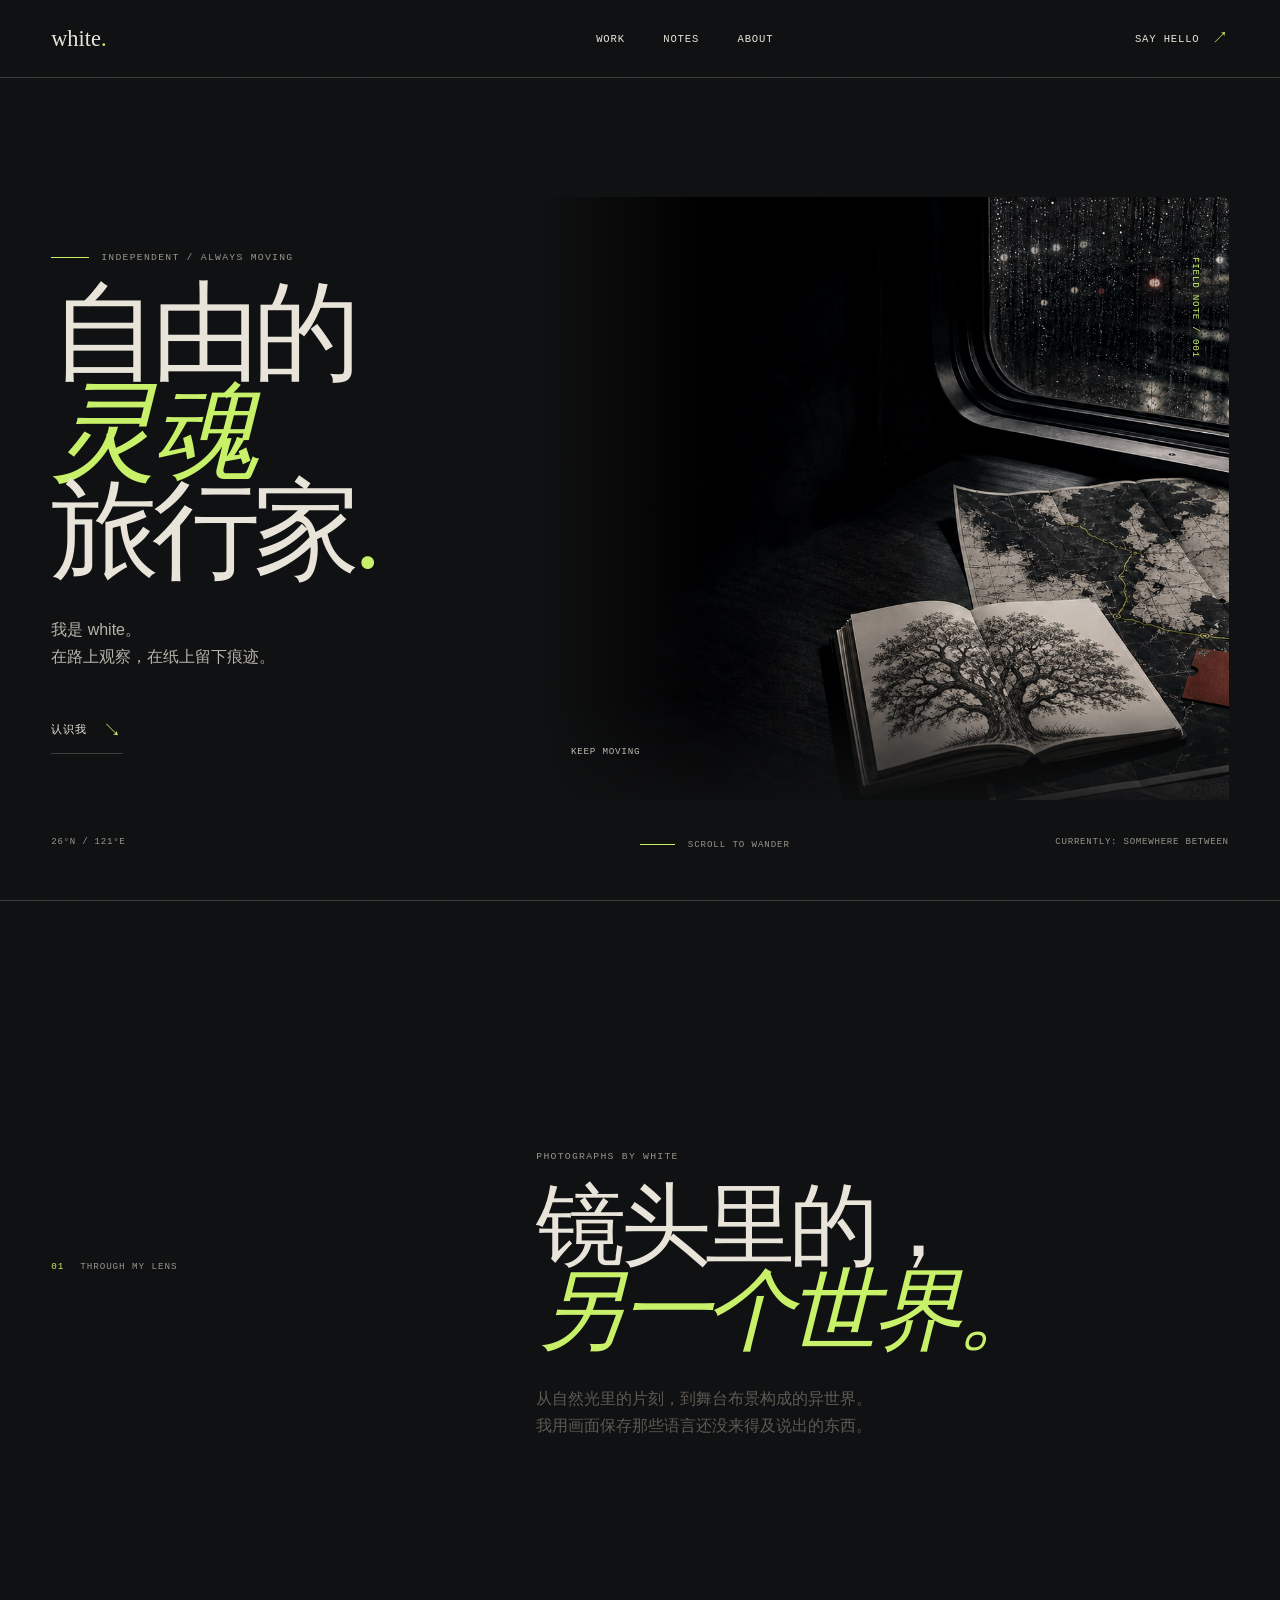
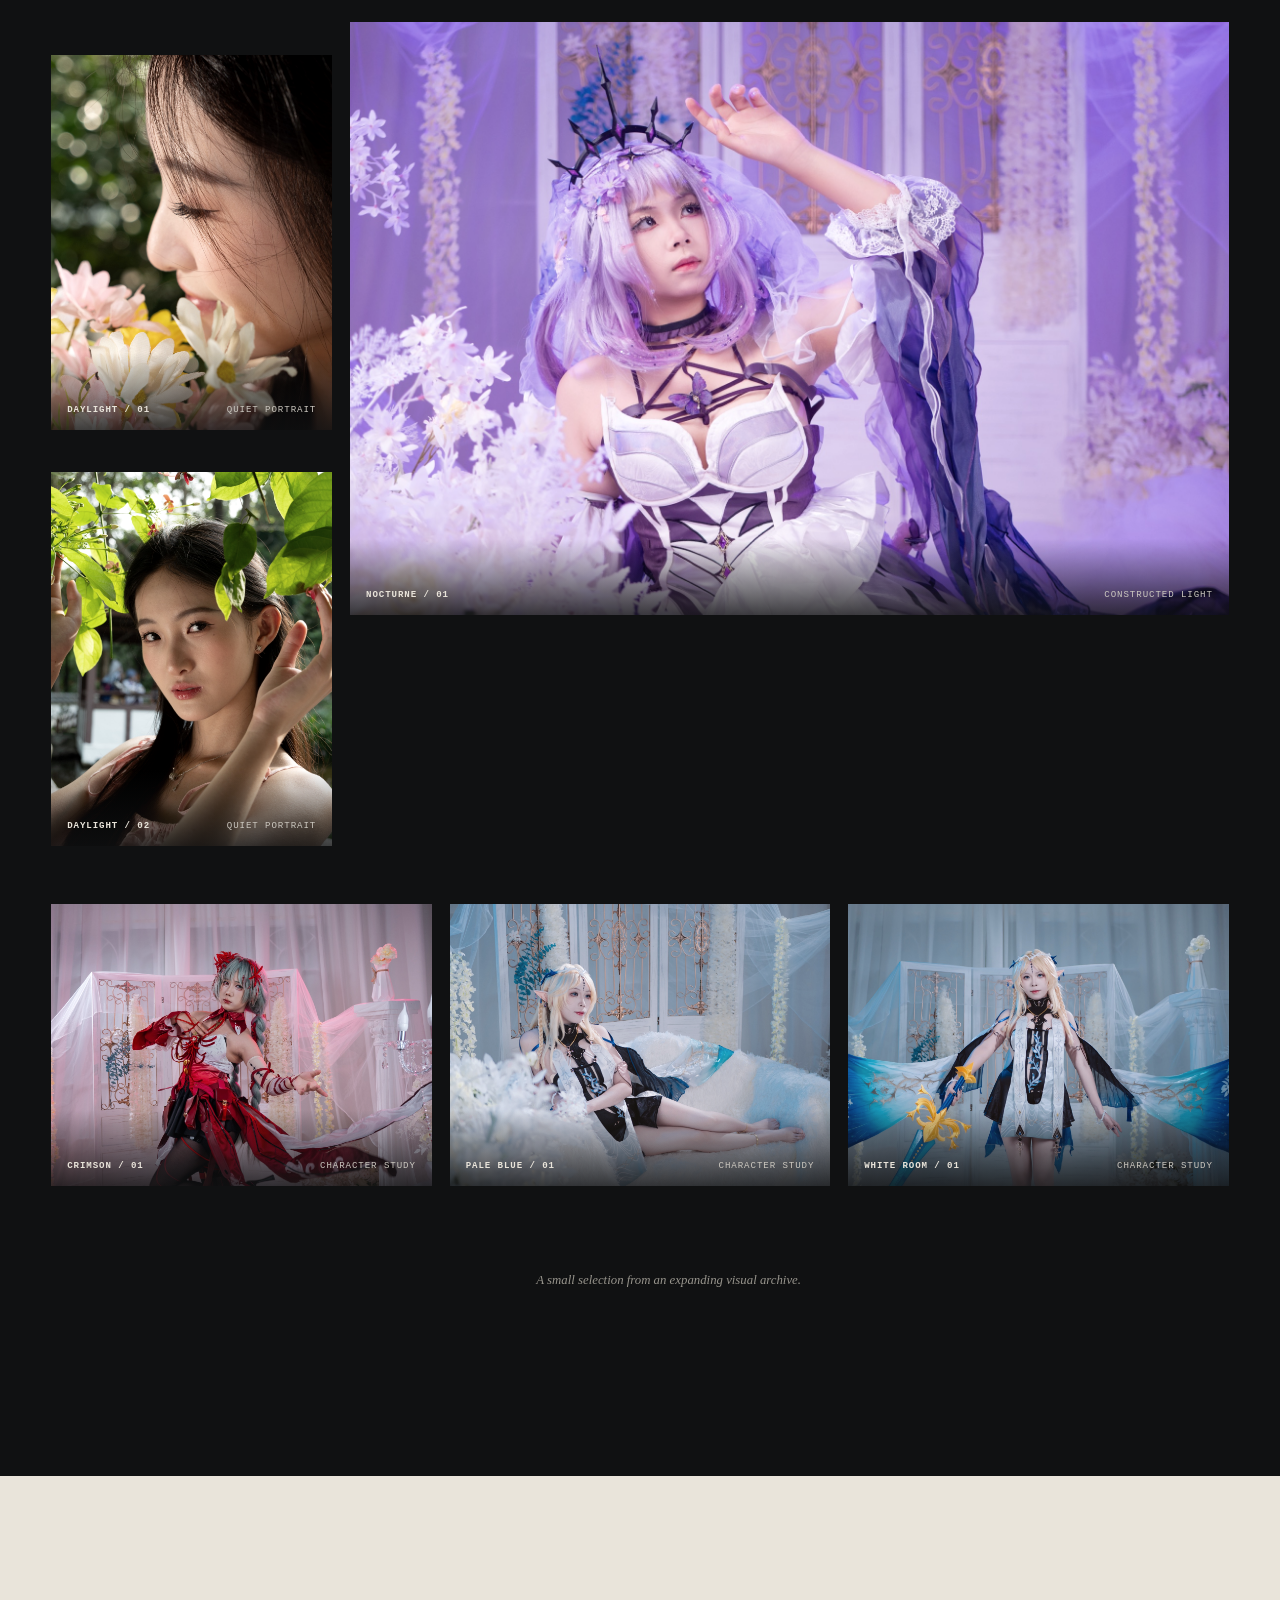
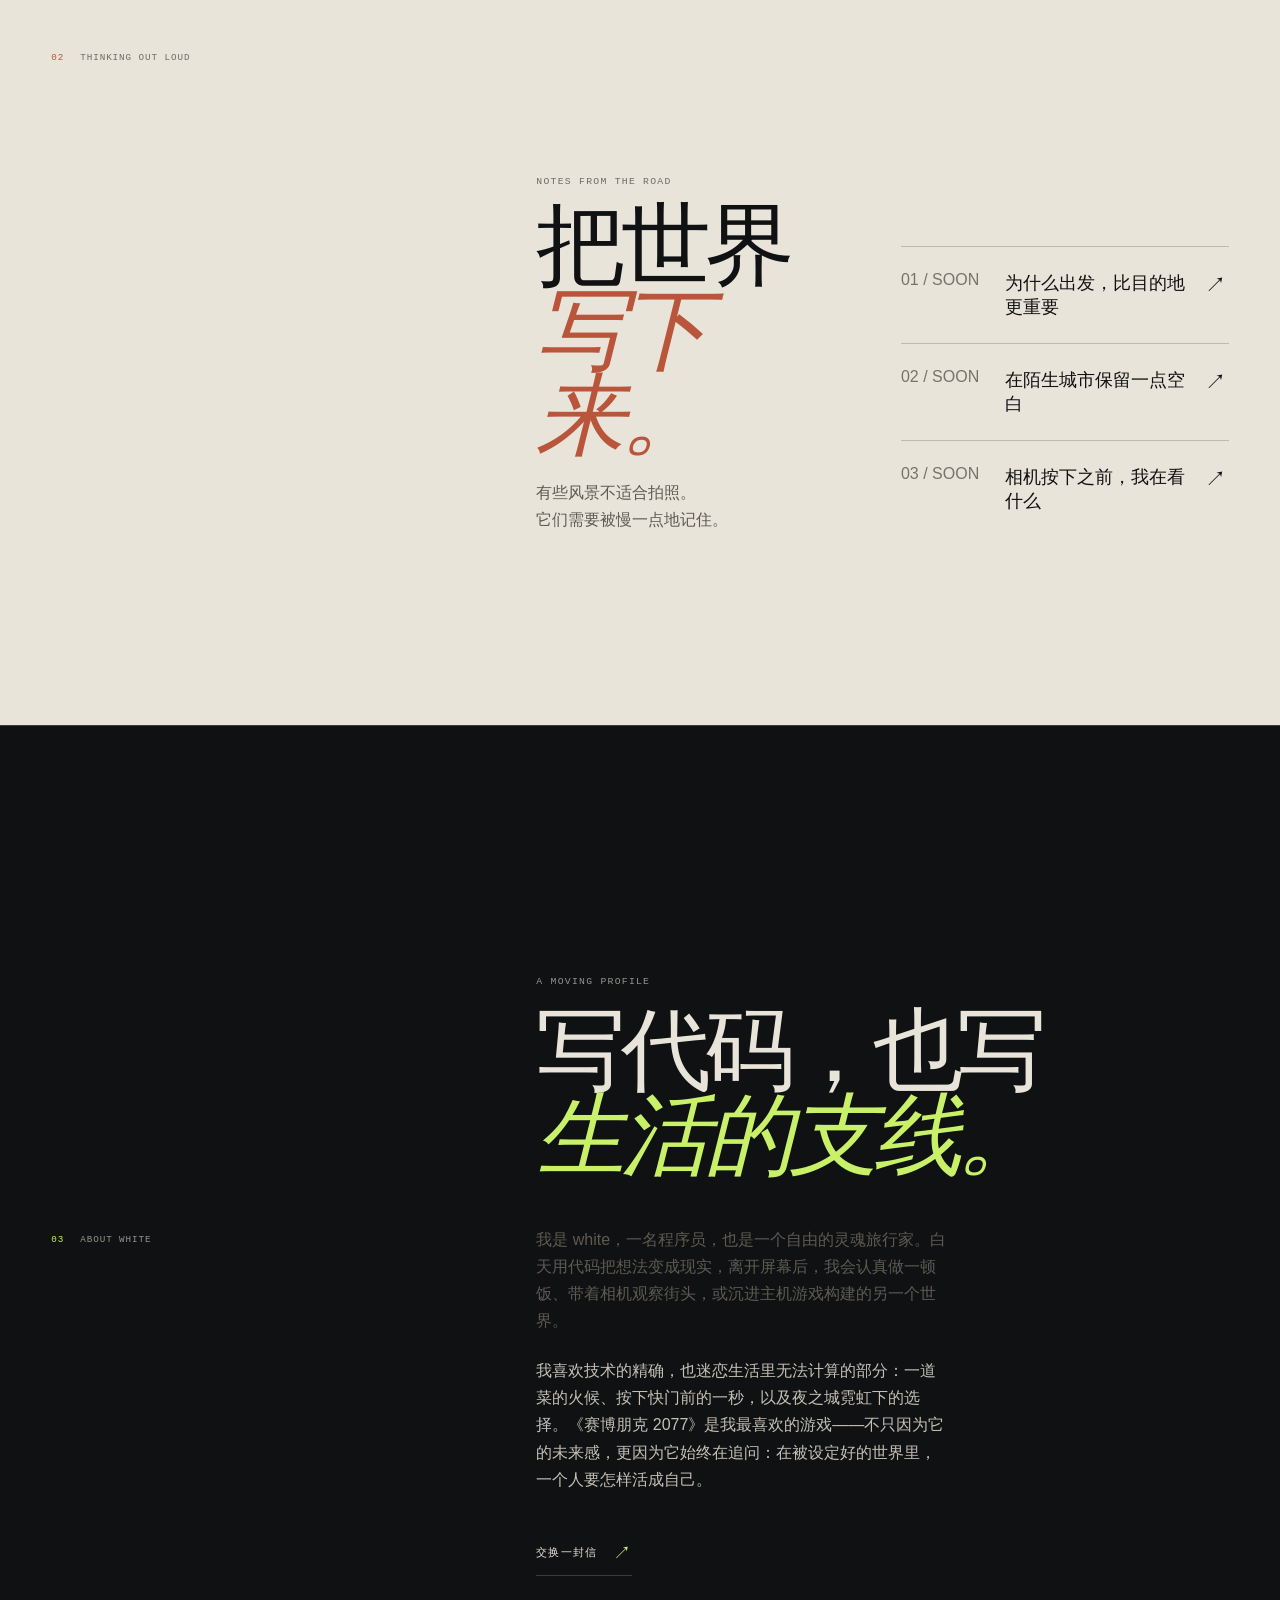
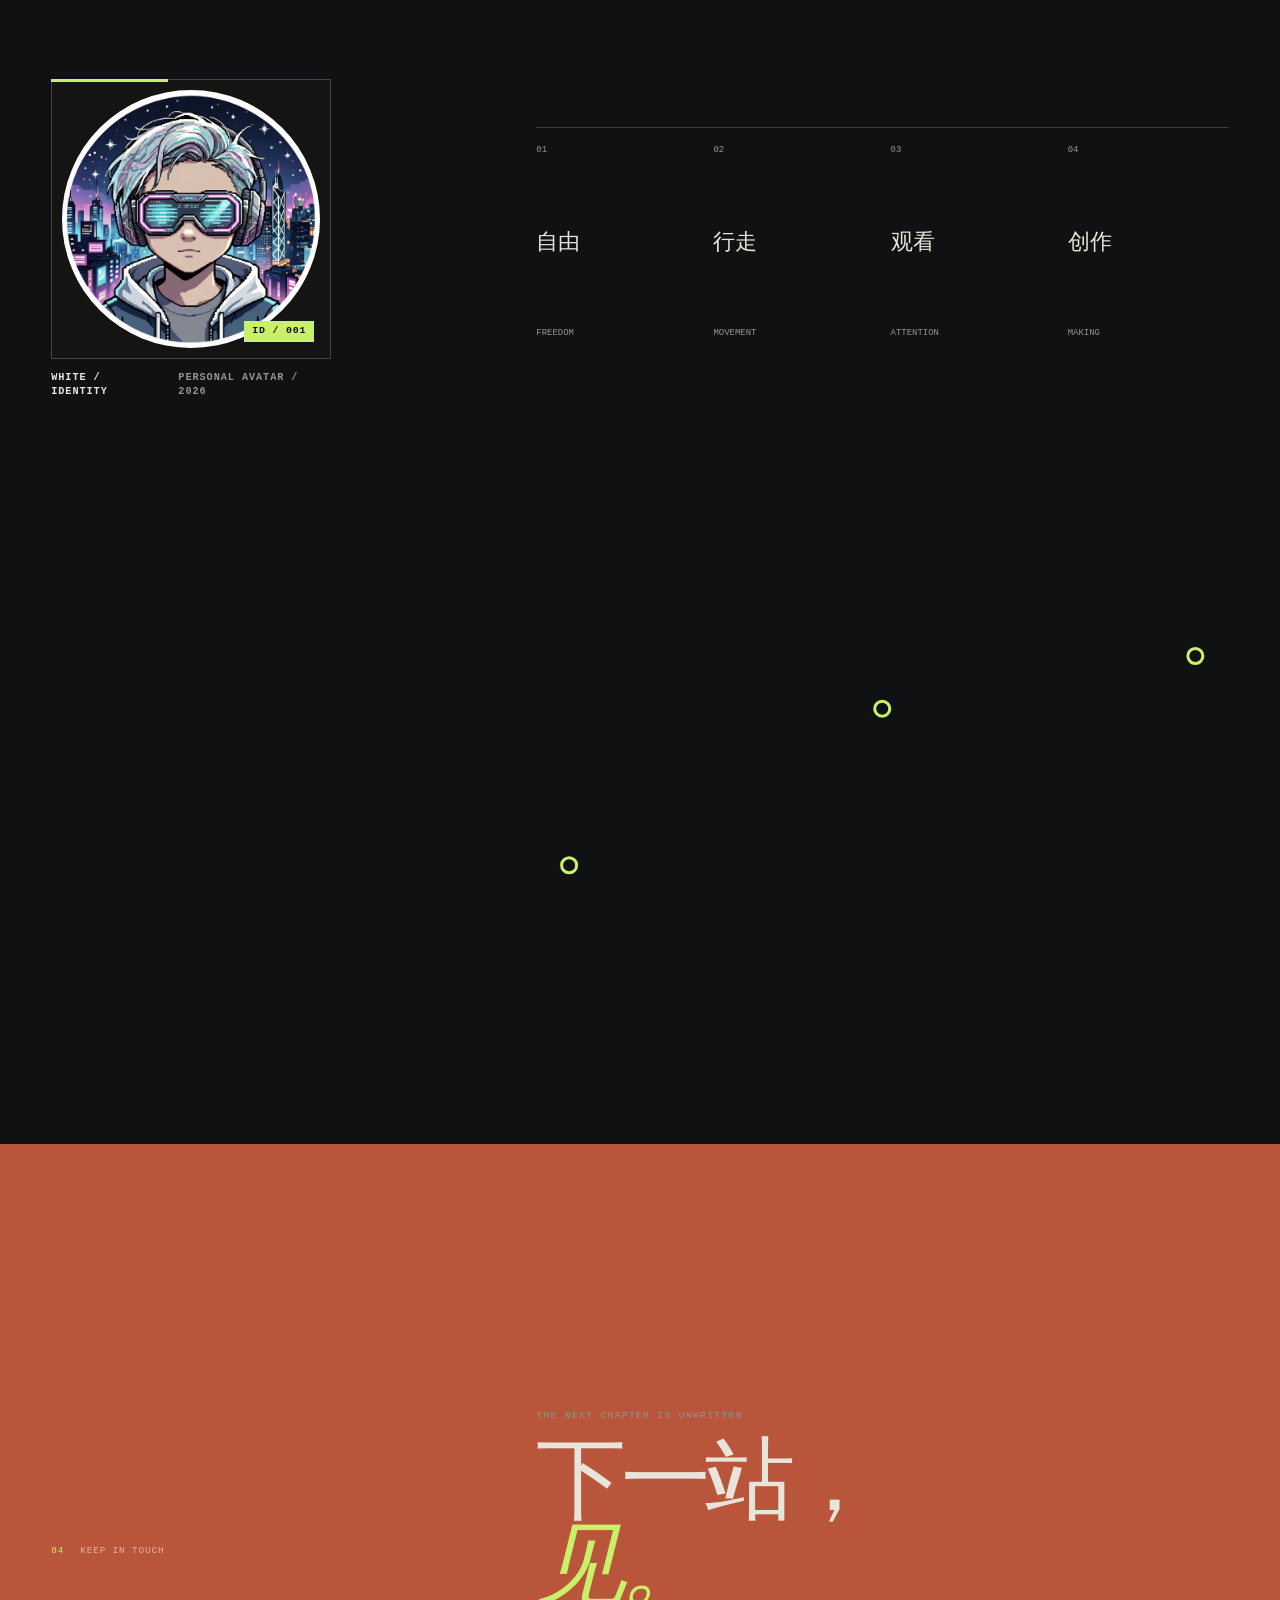
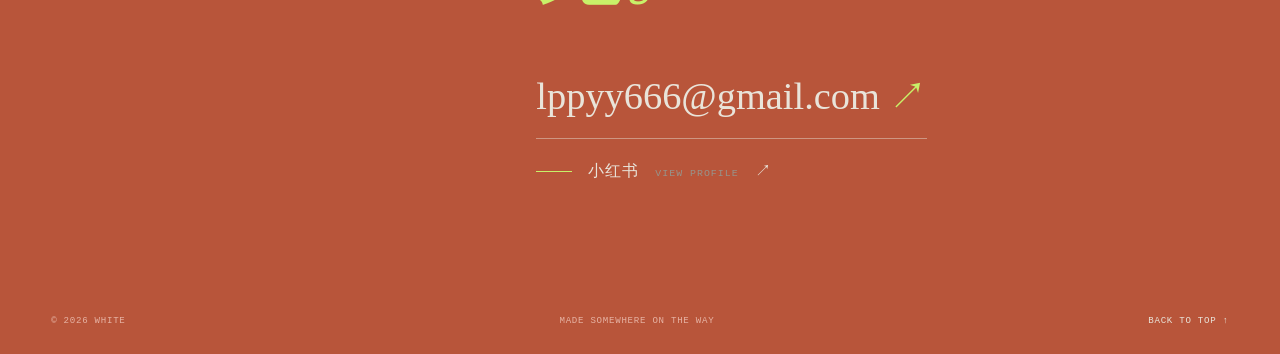
==== index.html @ bedfc44a "feat: add editorial photography showcase" ====
<!doctype html>
<html lang="zh-CN">
  <head>
    <meta charset="UTF-8" />
    <meta name="viewport" content="width=device-width, initial-scale=1.0" />
    <meta name="description" content="white — 自由的灵魂旅行家。记录路上的观看、思考与创作。" />
    <title>white — Free Spirit Traveller</title>
    <link rel="stylesheet" href="styles.css" />
  </head>
  <body>
    <div class="grain" aria-hidden="true"></div>
    <header class="site-nav">
      <a class="wordmark" href="#top" aria-label="回到顶部">white<span class="dot">.</span></a>
      <nav aria-label="主导航">
        <a href="#work">Work</a>
        <a href="#thinking">Notes</a>
        <a href="#about">About</a>
      </nav>
      <a class="nav-contact" href="#contact"><span>Say hello</span><i>↗</i></a>
    </header>

    <main id="top">
      <section class="hero section-grid">
        <div class="hero-copy reveal">
          <p class="eyebrow"><span class="eyebrow-line"></span> independent / always moving</p>
          <h1>自由的<br /><em>灵魂</em><br />旅行家<span class="acid">.</span></h1>
          <p class="hero-intro">我是 white。<br />在路上观察，在纸上留下痕迹。</p>
          <a class="text-link" href="#about">认识我 <span>↘</span></a>
        </div>
        <div class="hero-scene" aria-label="夜行列车上的旅行工作台">
          <img src="assets/hero-world-oak.png" alt="夜行列车窗边的地图、绘有黑色橡树的笔记本和相机" />
          <span class="scene-note scene-note-a">FIELD NOTE / 001</span>
          <span class="scene-note scene-note-b">keep moving</span>
        </div>
        <div class="hero-meta"><span>26°N / 121°E</span><span>currently: somewhere between</span></div>
        <div class="scroll-cue"><span class="scroll-line"></span> scroll to wander</div>
      </section>

      <section id="work" class="work section-grid section-pad">
        <div class="section-label"><span>01</span><span>through my lens</span></div>
        <div class="work-heading reveal"><p class="eyebrow">photographs by white</p><h2>镜头里的，<br /><em>另一个世界。</em></h2><p class="body-copy">从自然光里的片刻，到舞台布景构成的异世界。<br />我用画面保存那些语言还没来得及说出的东西。</p></div>
        <div class="photo-editorial" aria-label="white 的摄影作品精选">
          <figure class="photo-card photo-feature reveal"><img src="assets/photography/nocturne-purple.jpg" alt="紫色舞台光线中的人物摄影作品" loading="lazy" /><figcaption><span>NOCTURNE / 01</span><small>constructed light</small></figcaption></figure>
          <figure class="photo-card photo-portrait-a reveal"><img src="assets/photography/daylight-profile.jpg" alt="花朵旁的自然光侧脸人像" loading="lazy" /><figcaption><span>DAYLIGHT / 01</span><small>quiet portrait</small></figcaption></figure>
          <figure class="photo-card photo-portrait-b reveal"><img src="assets/photography/daylight-leaves.jpg" alt="绿叶间的自然光人像" loading="lazy" /><figcaption><span>DAYLIGHT / 02</span><small>quiet portrait</small></figcaption></figure>
          <figure class="photo-card photo-strip reveal"><img src="assets/photography/crimson-stage.jpg" alt="红色造型与粉色舞台的人物摄影" loading="lazy" /><figcaption><span>CRIMSON / 01</span><small>character study</small></figcaption></figure>
          <figure class="photo-card photo-strip reveal"><img src="assets/photography/blue-room.jpg" alt="蓝白布景中的幻想人物摄影" loading="lazy" /><figcaption><span>PALE BLUE / 01</span><small>character study</small></figcaption></figure>
          <figure class="photo-card photo-strip reveal"><img src="assets/photography/white-room.jpg" alt="白色布景中的幻想人物摄影" loading="lazy" /><figcaption><span>WHITE ROOM / 01</span><small>character study</small></figcaption></figure>
        </div>
        <p class="work-footnote">A small selection from an expanding visual archive.</p>
      </section>

      <section id="thinking" class="thinking section-pad">
        <div class="section-label"><span>02</span><span>thinking out loud</span></div>
        <div class="thinking-layout">
          <div class="thinking-title reveal"><p class="eyebrow">notes from the road</p><h2>把世界<br /><em>写下来。</em></h2><p class="body-copy">有些风景不适合拍照。<br />它们需要被慢一点地记住。</p></div>
          <div class="notes-index">
            <a class="note-row reveal" href="#contact"><span class="note-date">01 / SOON</span><span class="note-title">为什么出发，比目的地更重要</span><span class="note-arrow">↗</span></a>
            <a class="note-row reveal" href="#contact"><span class="note-date">02 / SOON</span><span class="note-title">在陌生城市保留一点空白</span><span class="note-arrow">↗</span></a>
            <a class="note-row reveal" href="#contact"><span class="note-date">03 / SOON</span><span class="note-title">相机按下之前，我在看什么</span><span class="note-arrow">↗</span></a>
          </div>
        </div>
      </section>

      <section id="about" class="about section-grid section-pad">
        <div class="section-label"><span>03</span><span>about white</span></div>
        <div class="about-copy reveal"><p class="eyebrow">a moving profile</p><h2>写代码，也写<br /><em>生活的支线。</em></h2><p class="body-copy">我是 white，一名程序员，也是一个自由的灵魂旅行家。白天用代码把想法变成现实，离开屏幕后，我会认真做一顿饭、带着相机观察街头，或沉进主机游戏构建的另一个世界。</p><p class="body-copy about-detail">我喜欢技术的精确，也迷恋生活里无法计算的部分：一道菜的火候、按下快门前的一秒，以及夜之城霓虹下的选择。《赛博朋克 2077》是我最喜欢的游戏——不只因为它的未来感，更因为它始终在追问：在被设定好的世界里，一个人要怎样活成自己。</p><a class="text-link" href="#contact">交换一封信 <span>↗</span></a></div>
        <figure class="about-portrait reveal"><div class="portrait-frame"><img src="assets/avatar-white.jpg" alt="white 的赛博风格插画头像" /><span class="portrait-index">ID / 001</span></div><figcaption><span>WHITE / IDENTITY</span><small>personal avatar / 2026</small></figcaption></figure>
        <div class="coordinates reveal"><div class="coord-row"><span>01</span><strong>自由</strong><small>freedom</small></div><div class="coord-row"><span>02</span><strong>行走</strong><small>movement</small></div><div class="coord-row"><span>03</span><strong>观看</strong><small>attention</small></div><div class="coord-row"><span>04</span><strong>创作</strong><small>making</small></div></div>
        <svg class="route-map" viewBox="0 0 460 300" fill="none" aria-label="探索、记录、分享的路线图"><path d="M22 232C86 86 151 271 230 128S349 62 438 93" /><circle cx="22" cy="232" r="5" /><circle cx="230" cy="128" r="5" /><circle cx="438" cy="93" r="5" /></svg>
      </section>

      <section id="contact" class="contact section-pad">
        <div class="section-label"><span>04</span><span>keep in touch</span></div>
        <div class="contact-inner reveal"><p class="eyebrow">the next chapter is unwritten</p><h2>下一站，<br /><em>见。</em></h2><div class="contact-links"><a class="contact-mail" href="mailto:lppyy666@gmail.com">lppyy666@gmail.com <span>↗</span></a><a class="contact-social" href="https://xhslink.com/m/1e2rJdyqvoh" target="_blank" rel="noopener noreferrer"><span>小红书</span><small>view profile</small><b>↗</b></a></div></div>
        <footer><span>© 2026 white</span><span>made somewhere on the way</span><a href="#top">back to top ↑</a></footer>
      </section>
    </main>
    <script src="script.js"></script>
  </body>
</html>
---- styles.css ----
:root{--ink:#101112;--paper:#e9e4da;--acid:#c8f169;--brick:#b8553a;--muted:#97948c;--line:rgba(233,228,218,.2);--sans:'Space Grotesk',sans-serif;--serif:'Libre Baskerville',serif;--mono:'DM Mono',monospace}
*{box-sizing:border-box}
html{scroll-behavior:smooth}
body{margin:0;background:var(--ink);color:var(--paper);font-family:var(--sans);overflow-x:hidden}
.grain{position:fixed;inset:0;pointer-events:none;z-index:10;opacity:.085;background-image:url("data:image/svg+xml,%3Csvg viewBox='0 0 180 180' xmlns='http://www.w3.org/2000/svg'%3E%3Cfilter id='n'%3E%3CfeTurbulence type='fractalNoise' baseFrequency='.8' numOctaves='3' stitchTiles='stitch'/%3E%3C/filter%3E%3Crect width='100%25' height='100%25' filter='url(%23n)' opacity='.35'/%3E%3C/svg%3E");mix-blend-mode:soft-light}
.site-nav{height:78px;display:flex;align-items:center;justify-content:space-between;padding:0 4vw;border-bottom:1px solid var(--line);position:absolute;top:0;left:0;right:0;z-index:5}
.wordmark{font-family:var(--serif);font-size:1.4rem;color:var(--paper);text-decoration:none}
.dot,.acid,.status span{color:var(--acid)}
nav{display:flex;gap:2.4rem;margin-left:8rem}
nav a,.nav-contact,.site-nav i{font:500 .66rem var(--mono);letter-spacing:.08em;text-transform:uppercase;color:var(--paper);text-decoration:none}
.nav-contact{display:flex;gap:.75rem;align-items:center}
.nav-contact i{color:var(--acid);font-size:1rem;font-style:normal}
.section-grid{display:grid;grid-template-columns:1fr minmax(0,1.55fr);gap:3vw}
.hero{min-height:100svh;padding:150px 4vw 54px;position:relative;align-items:center}
.hero-copy{position:relative;z-index:2}
.eyebrow{font:500 .61rem var(--mono);letter-spacing:.13em;text-transform:uppercase;color:var(--muted);display:flex;align-items:center;gap:.75rem}
.eyebrow-line{width:38px;height:1px;background:var(--acid)}
h1,h2{font-family:var(--serif);font-weight:400;letter-spacing:-.065em;margin:1.3rem 0}
h1{font-size:clamp(4rem,8.4vw,8.8rem);line-height:.92}
h1 em,h2 em{font-style:italic;color:var(--acid)}
.hero-intro,.body-copy{font:400 1rem/1.7 var(--sans);color:#b8b3a9}
.hero-intro{margin-top:2.2rem}
.text-link{display:inline-flex;gap:1rem;align-items:center;margin-top:2rem;color:var(--paper);font:500 .68rem var(--mono);text-transform:uppercase;letter-spacing:.1em;text-decoration:none;border-bottom:1px solid var(--line);padding-bottom:.65rem}
.text-link span{color:var(--acid);font-size:1.1rem;transition:transform .3s}
.text-link:hover span{transform:translate(4px,4px)}
.hero-scene{grid-column:2;grid-row:1;position:relative;min-height:67vh;overflow:hidden}
.hero-scene:after{content:"";position:absolute;inset:0;background:linear-gradient(90deg,var(--ink) 0%,transparent 25%),linear-gradient(0deg,var(--ink) -4%,transparent 17%);pointer-events:none}
.hero-scene img{width:100%;height:100%;min-height:67vh;object-fit:cover;object-position:center;display:block;filter:saturate(.78) contrast(1.05)}
.scene-note{position:absolute;z-index:1;font:500 .58rem var(--mono);letter-spacing:.08em;text-transform:uppercase;color:var(--acid)}
.scene-note-a{top:10%;right:4%;writing-mode:vertical-rl}
.scene-note-b{bottom:7%;left:5%;color:var(--paper);opacity:.8}
.hero-meta{position:absolute;bottom:3.3rem;left:4vw;right:4vw;display:flex;justify-content:space-between;font:500 .57rem var(--mono);letter-spacing:.08em;color:var(--muted);text-transform:uppercase}
.scroll-cue{position:absolute;bottom:3.1rem;left:50%;font:500 .57rem var(--mono);color:var(--muted);text-transform:uppercase;letter-spacing:.1em;display:flex;align-items:center;gap:.8rem}
.scroll-line{width:35px;height:1px;background:var(--acid)}
.section-pad{padding:11rem 4vw}
.section-label{font:500 .58rem var(--mono);letter-spacing:.1em;text-transform:uppercase;color:var(--muted);display:flex;gap:1rem;align-items:center}
.section-label span:first-child{color:var(--acid)}
.work{border-top:1px solid var(--line);grid-template-rows:auto auto 1fr;overflow:hidden}
.work-heading{grid-column:2;margin-top:4rem}
.work h2,.thinking h2,.about h2,.contact h2{font-size:clamp(3.2rem,7vw,7.2rem);line-height:.95}
.work-heading .body-copy{max-width:38rem;margin-top:2rem}
.photo-editorial{grid-column:1/-1;display:grid;grid-template-columns:repeat(12,minmax(0,1fr));gap:clamp(.75rem,1.4vw,1.5rem);margin-top:8rem;align-items:start}
.photo-card{margin:0;position:relative}
.photo-card img{display:block;width:100%;height:100%;object-fit:cover;background:#1b1c1c;filter:saturate(.78) contrast(1.04);transition:filter .55s ease,transform .7s cubic-bezier(.2,.7,.2,1)}
.photo-card:hover img{filter:saturate(1) contrast(1.02);transform:scale(1.018)}
.photo-card:has(img){overflow:hidden}
.photo-card figcaption{position:absolute;z-index:1;left:0;right:0;bottom:0;display:flex;justify-content:space-between;align-items:end;gap:1rem;padding:3.2rem 1rem .9rem;background:linear-gradient(transparent,rgba(16,17,18,.8));font:600 .57rem/1.2 var(--mono);letter-spacing:.1em;text-transform:uppercase}
.photo-card figcaption small{color:#cbc7bf;font:inherit;font-weight:400}
.photo-feature{grid-column:4/13;grid-row:1/3;aspect-ratio:1.48}
.photo-portrait-a{grid-column:1/4;grid-row:1;aspect-ratio:.75;margin-top:12%}
.photo-portrait-b{grid-column:1/4;grid-row:2;aspect-ratio:.75;margin-top:1.5rem}
.photo-strip{grid-column:span 4;aspect-ratio:1.35;margin-top:2.5rem}
.work-footnote{grid-column:2;color:var(--muted);font:italic .8rem var(--serif);margin-top:3rem}
.thinking{background:var(--paper);color:var(--ink);display:grid;grid-template-columns:1fr minmax(0,1.55fr);gap:3vw}
.thinking .section-label{grid-column:1/-1;color:#6e6b65}
.thinking .section-label span:first-child{color:var(--brick)}
.thinking-layout{grid-column:2;display:grid;grid-template-columns:1fr 1.25fr;gap:8vw;margin-top:4rem}
.thinking .eyebrow{color:#6e6b65}
.thinking .eyebrow-line{background:var(--brick)}
.thinking h2{margin-top:1rem}
.thinking h2 em{color:var(--brick)}
.body-copy{color:#5e5a53}
.notes-index{padding-top:5rem}
.note-row{display:grid;grid-template-columns:5.5rem 1fr 1.5rem;gap:1rem;border-top:1px solid rgba(16,17,18,.2);padding:1.5rem 0;color:var(--ink);text-decoration:none;transition:color .3s;padding-left:0}
.note-row:hover{color:var(--brick);padding-left:.7rem}
.note-date{color:#77736b}
.note-title{font-family:var(--serif);font-size:1.1rem}
.note-arrow{font-size:1.3rem}
.about{border-top:1px solid var(--line);position:relative}
.about-copy{grid-column:2;margin-top:4rem;max-width:650px}
.about-copy .body-copy{max-width:410px;margin-top:3rem}
.coordinates{grid-column:2;display:grid;grid-template-columns:repeat(4,1fr);border-top:1px solid var(--line);margin-top:7rem;padding-top:1.1rem;gap:1rem}
.coord-row{display:grid;gap:.7rem}
.coord-row span,.coord-row small{font:500 .56rem var(--mono);color:var(--muted);text-transform:uppercase}
.coord-row strong{font:400 1.35rem var(--serif)}
.route-map{grid-column:2;width:100%;height:auto;margin-top:5rem;overflow:visible}
.route-map path{stroke:var(--acid);stroke-width:1.3;stroke-dasharray:4 6}
.route-map circle{fill:var(--ink);stroke:var(--acid);stroke-width:2}
.contact{background:var(--brick);min-height:90vh;display:grid;grid-template-columns:1fr minmax(0,1.55fr);gap:3vw;position:relative}
.contact .section-label{color:#e6b3a4}
.contact .section-label span:first-child{color:var(--acid)}
.contact-inner{grid-column:2;margin-top:5rem}
.contact h2{margin:1rem 0 4rem}
.contact h2 em{color:var(--acid)}
.contact-mail{font:400 clamp(1.5rem,3vw,3rem) var(--serif);color:var(--paper);text-decoration:none;border-bottom:1px solid rgba(233,228,218,.45);padding-bottom:1rem}
.contact-mail span{font-family:var(--sans);color:var(--acid);font-style:normal}
.contact footer{position:absolute;bottom:2rem;left:4vw;right:4vw;display:flex;justify-content:space-between;font:500 .57rem var(--mono);text-transform:uppercase;letter-spacing:.08em;color:#e6b3a4}
.contact footer a{color:var(--paper);text-decoration:none}
.reveal{opacity:0;transform:translateY(18px);transition:opacity .8s ease,transform .8s ease}
.reveal.is-visible{opacity:1;transform:none}
@media(max-width:800px){.site-nav{height:68px;padding:0 6vw}
nav{display:none}
.nav-contact span{display:none}
.section-grid,.thinking,.contact{display:block}
.hero{padding:120px 6vw 80px;min-height:auto}
.hero-copy{padding-top:2rem}
.hero-scene{margin:5rem -6vw 0;height:56vw;min-height:340px}
.hero-scene img{min-height:340px;object-position:62% center}
.hero-scene:after{background:linear-gradient(0deg,var(--ink) 0%,transparent 27%)}
.hero-meta{position:relative;left:auto;right:auto;bottom:auto;margin-top:1.6rem;display:block;line-height:2}
.scroll-cue{display:none}
.section-pad{padding:7rem 6vw}
.section-label{margin-bottom:4rem}
.work-heading,.work-list,.work-footnote,.thinking-layout,.about-copy,.coordinates,.route-map,.contact-inner{margin-top:0}
.work-list{margin-top:4rem}
.work-item{grid-template-columns:3rem 1fr;position:relative;padding:1.35rem 0}
.status{grid-column:2}
.thinking{padding-top:7rem;padding-bottom:8rem}
.thinking-layout{display:block}
.notes-index{padding-top:4rem}
.note-row{grid-template-columns:4.4rem 1fr 1rem}
.note-title{font-size:.95rem}
.about-copy .body-copy{margin-top:2.5rem}
.coordinates{margin-top:5rem}
.route-map{margin-top:4rem}
.contact{min-height:80vh;padding-bottom:7rem}
.contact-inner{margin-top:0}
.contact h2{margin-bottom:3rem}
.contact footer{left:6vw;right:6vw;display:grid;gap:.8rem}
.contact footer span:nth-child(2){display:none}
}
@media(prefers-reduced-motion:reduce){html{scroll-behavior:auto}
.reveal{opacity:1;transform:none;transition:none}
.work-item,.note-row,.text-link span{transition:none}
}
.about-detail{margin-top:1.4rem!important;color:#c5c0b7!important}
.about-portrait{grid-column:1;grid-row:2;align-self:end;max-width:280px;margin:4rem 0 0}
.portrait-frame{position:relative;padding:10px;border:1px solid rgba(242,239,232,.22);background:#141412}
.portrait-frame:before{content:"";position:absolute;inset:-1px auto auto -1px;width:42%;height:3px;background:var(--acid)}
.portrait-frame img{display:block;width:100%;aspect-ratio:1;object-fit:cover;border-radius:50%;filter:saturate(.55) contrast(1.06);transition:filter .5s ease,transform .5s ease}
.about-portrait:hover img{filter:saturate(.95) contrast(1.03);transform:scale(1.015)}
.portrait-index{position:absolute;right:1rem;bottom:1rem;padding:.35rem .5rem;background:var(--acid);color:var(--ink);font:700 .62rem/1 var(--mono);letter-spacing:.08em}
.about-portrait figcaption{display:flex;justify-content:space-between;gap:1rem;padding-top:.8rem;font:600 .64rem/1.3 var(--mono);letter-spacing:.09em;text-transform:uppercase}
.about-portrait figcaption small{color:var(--muted);font:inherit}
.contact-links{display:grid;justify-items:start;gap:1.35rem}
.contact-social{display:grid;grid-template-columns:auto auto auto auto;align-items:baseline;gap:1rem;color:var(--paper);text-decoration:none;font-family:var(--sans);text-transform:uppercase;letter-spacing:.08em}
.contact-social:before{content:"";width:2.2rem;height:1px;background:var(--acid);align-self:center}
.contact-social small{color:var(--muted);font:500 .62rem/1 var(--mono);letter-spacing:.1em}
.contact-social b{font-weight:400;transition:transform .25s ease}
.contact-social:hover b{transform:translate(3px,-3px)}
@media(max-width:800px){.about-portrait{max-width:220px;margin:0 0 4rem auto}
.about-detail{margin-top:1.25rem!important}
.contact-social{gap:.65rem}
.contact-social:before{width:1.2rem}
}
@media(prefers-reduced-motion:reduce){.portrait-frame img,.contact-social b{transition:none}
}
@media(max-width:800px){.photo-editorial{display:grid;grid-template-columns:repeat(2,minmax(0,1fr));gap:.75rem;margin-top:4rem}
.photo-feature{grid-column:1/-1;grid-row:auto;aspect-ratio:1.25}
.photo-portrait-a,.photo-portrait-b{grid-column:auto;grid-row:auto;aspect-ratio:.72;margin:0}
.photo-strip{grid-column:1/-1;aspect-ratio:1.5;margin:0}
.photo-card figcaption{padding:2.5rem .75rem .7rem;font-size:.5rem}
.photo-card figcaption small{display:none}
.work-footnote{margin-top:2rem}
}
@media(prefers-reduced-motion:reduce){.photo-card img{transition:none}
}
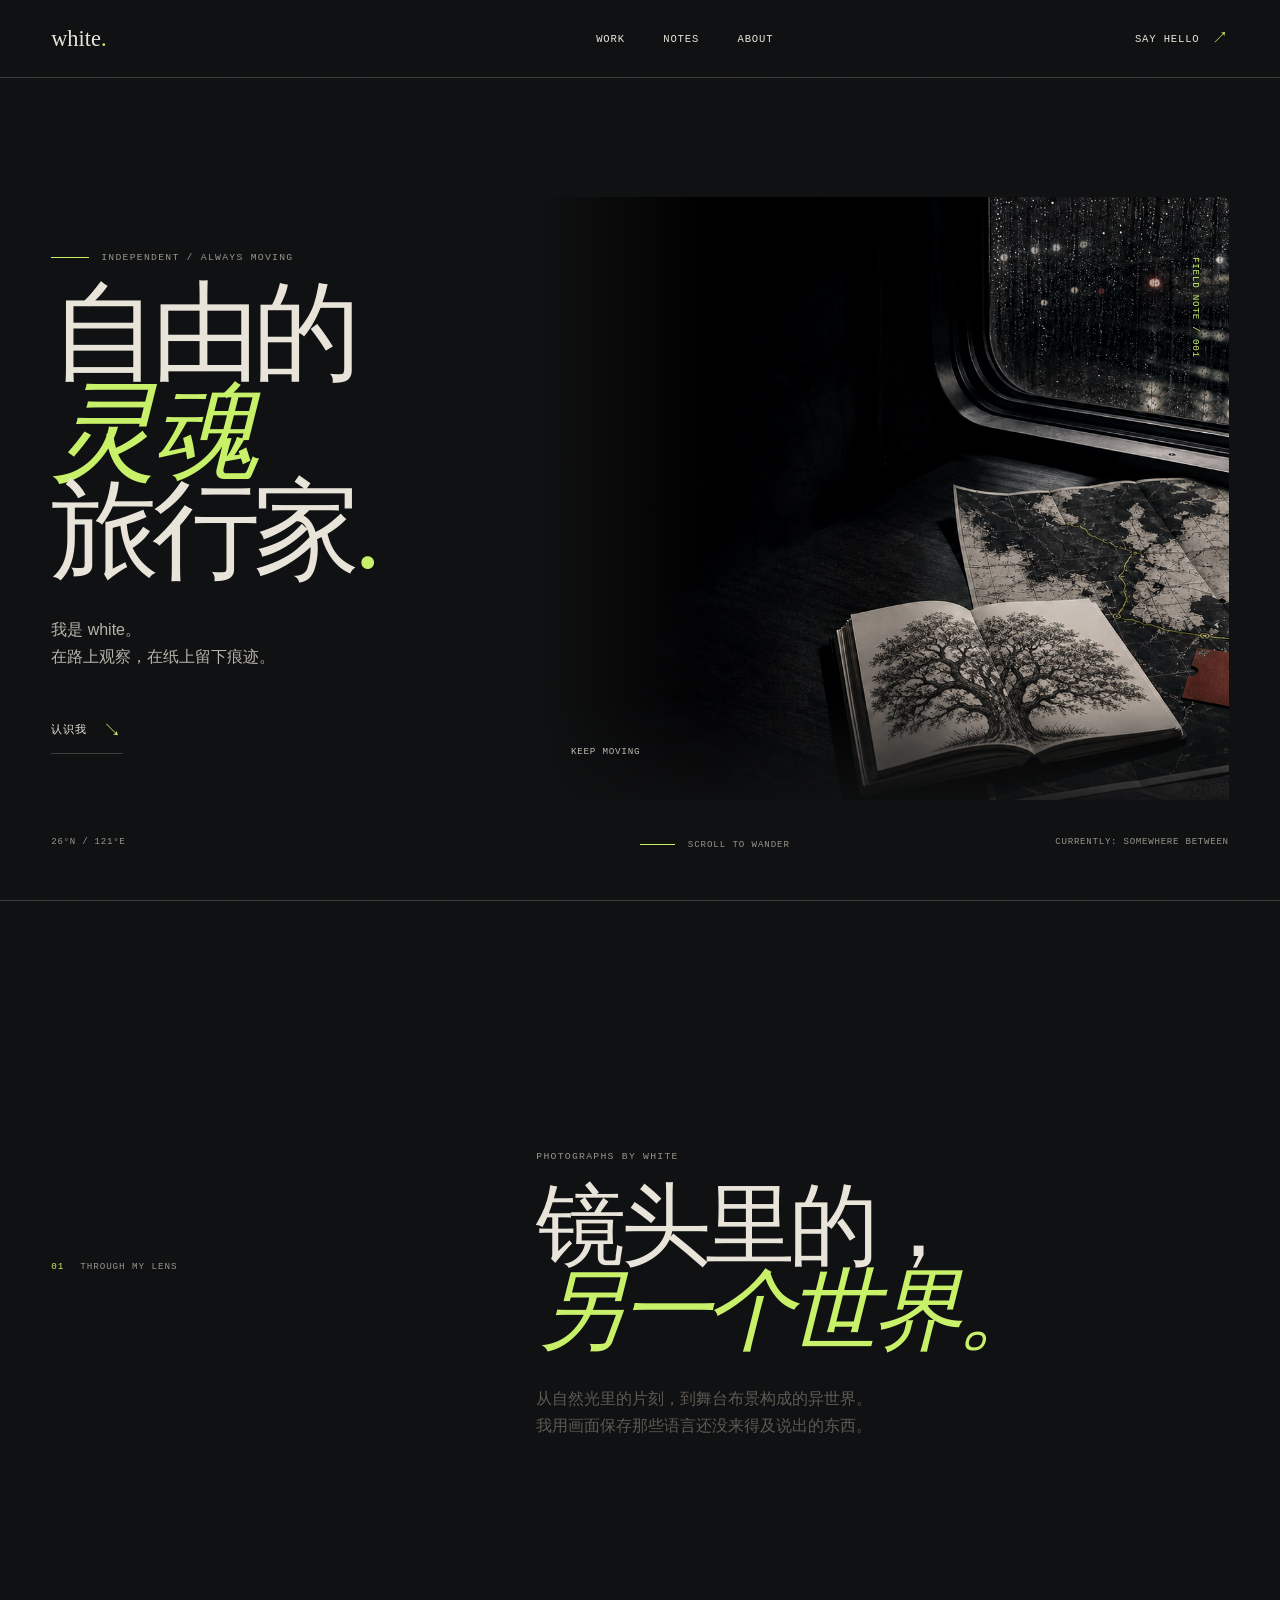
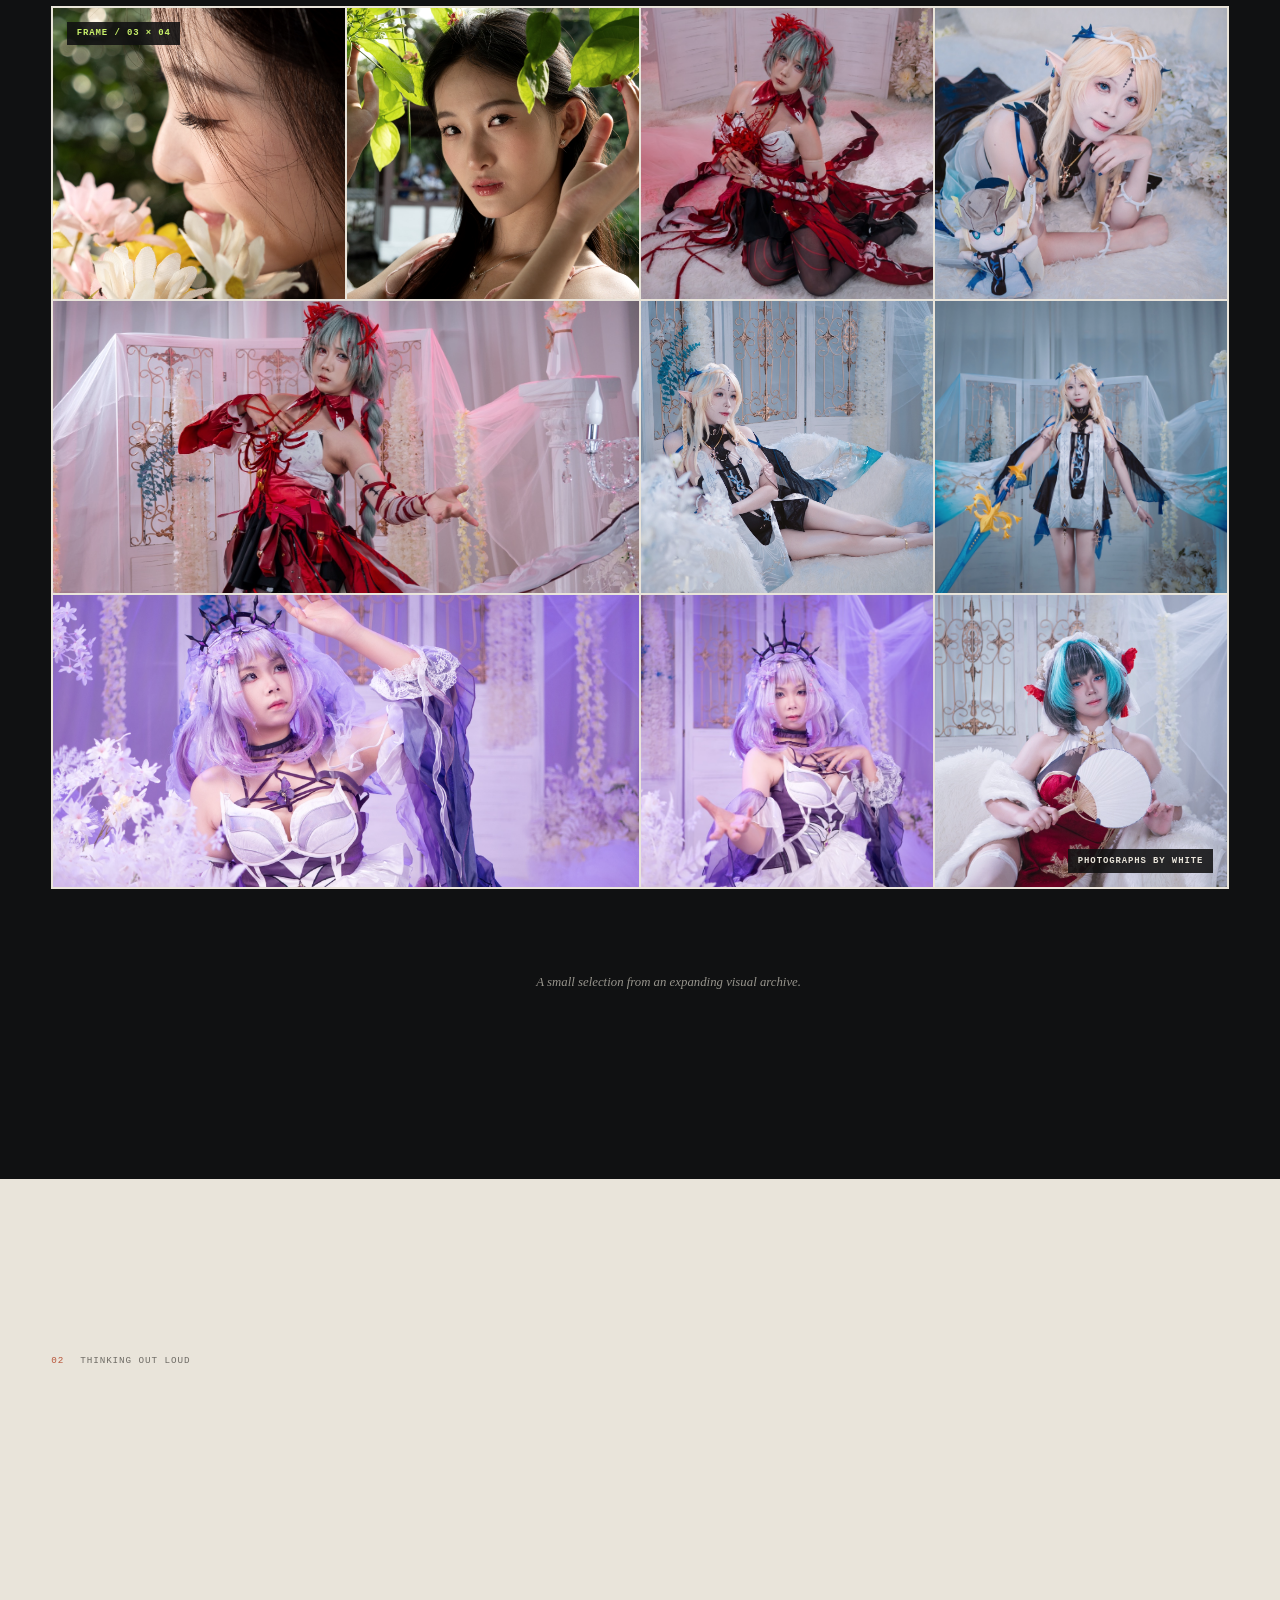
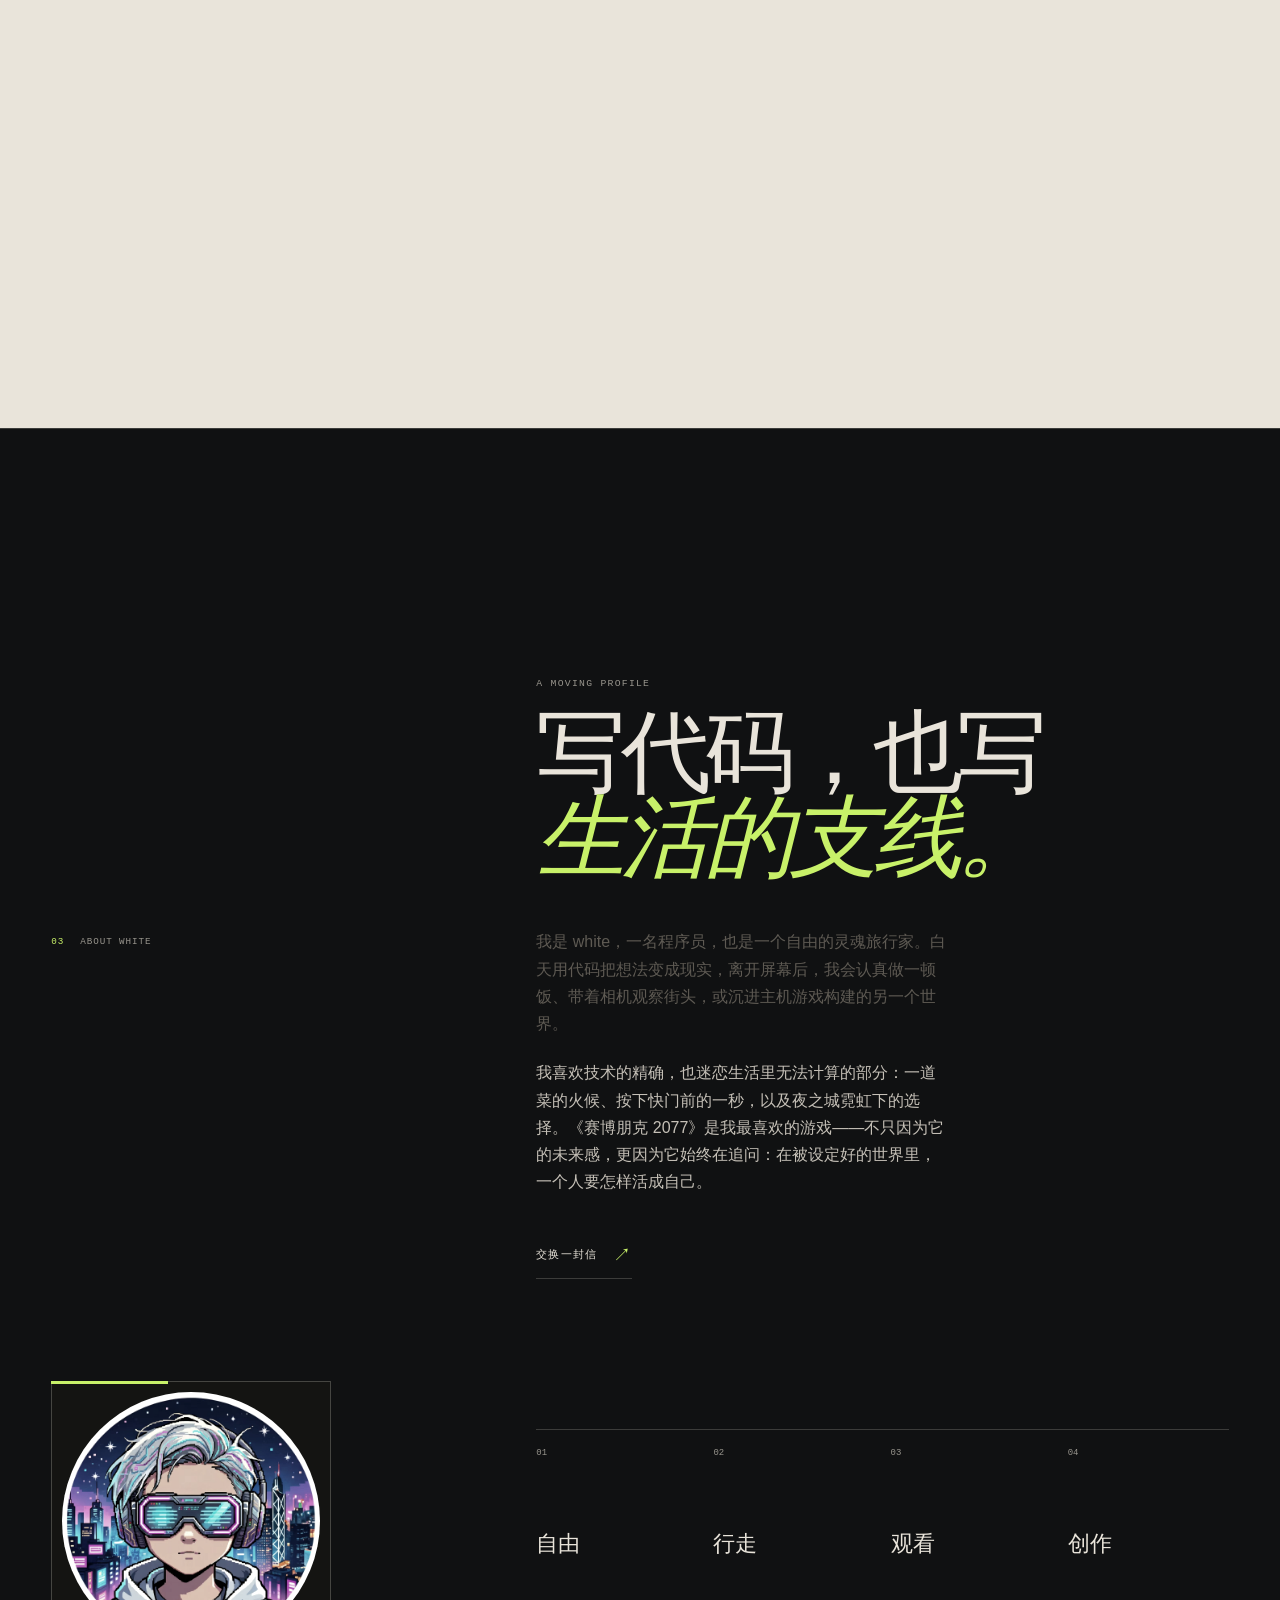
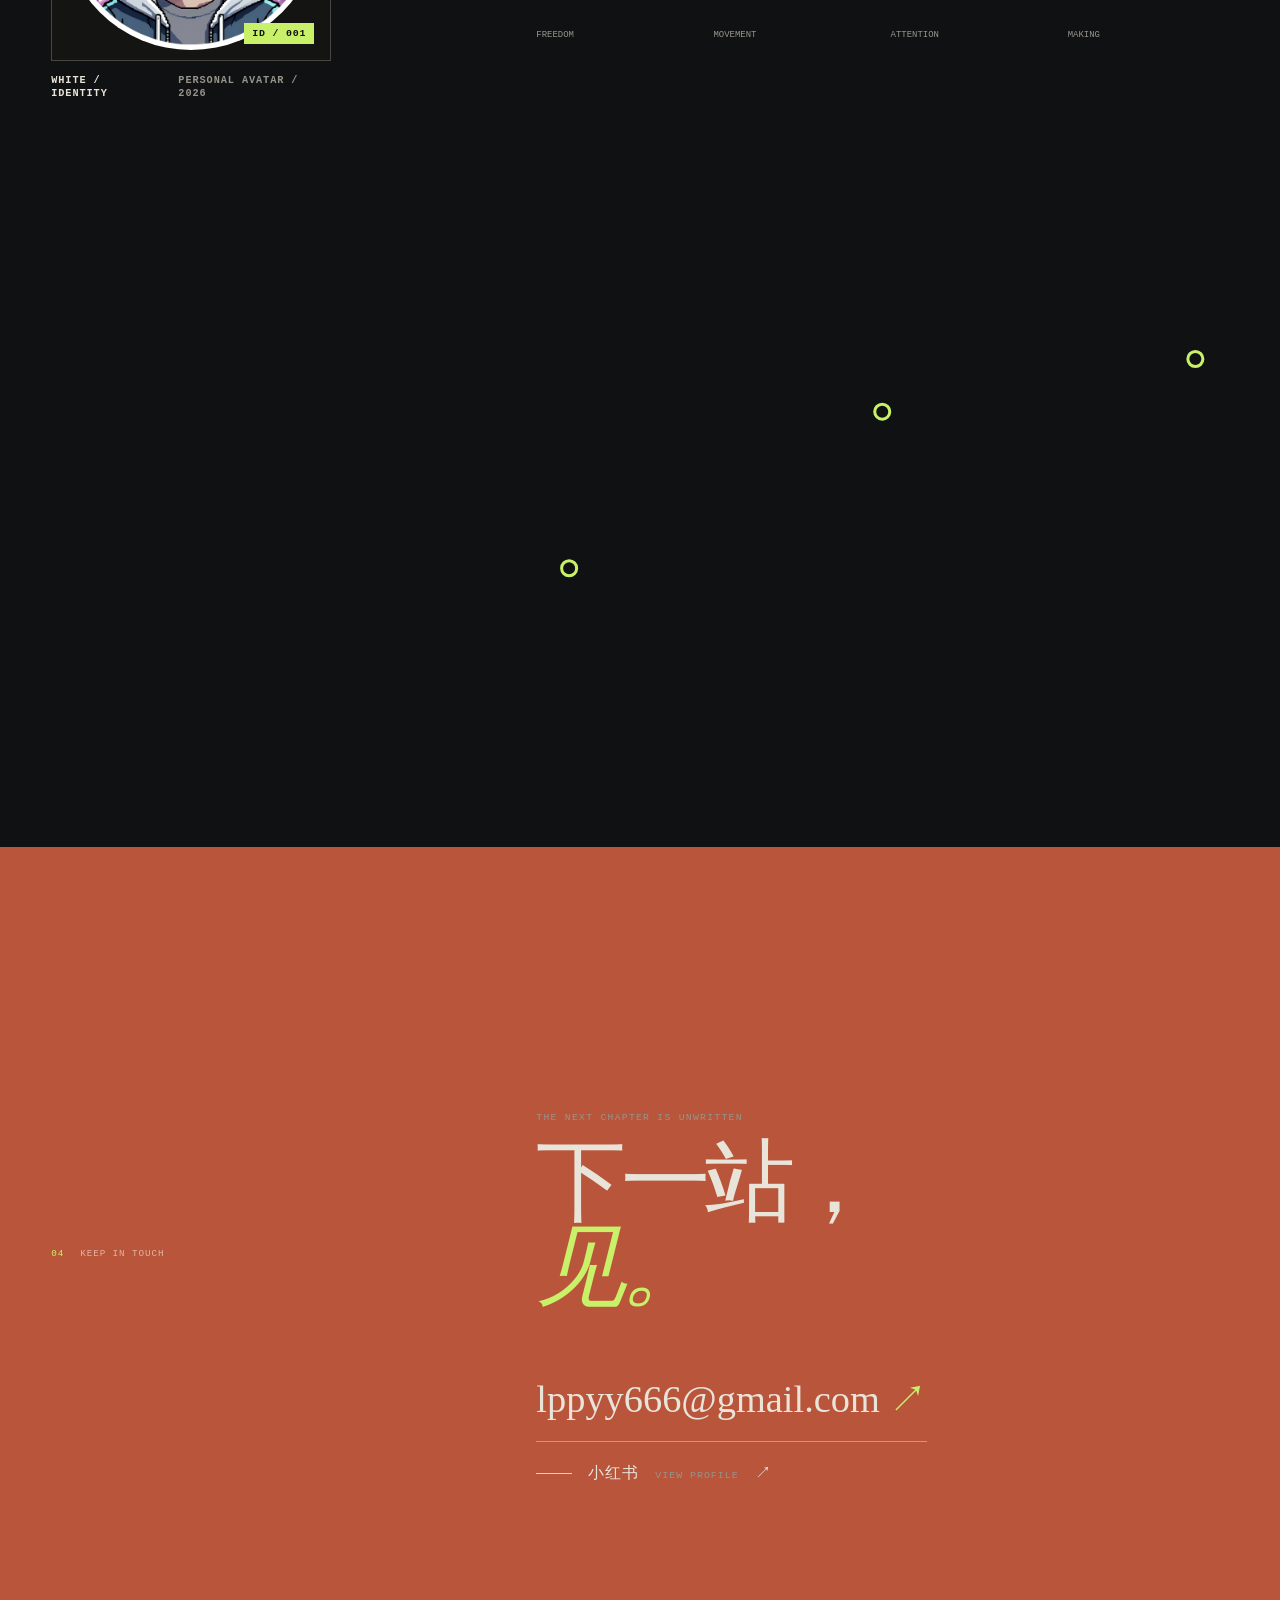
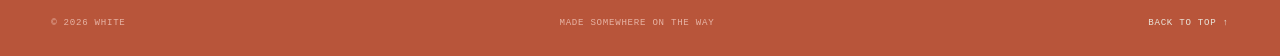
==== commit cfef369b: "fix: reshape photography section as 4 by 3 mosaic" ====
--- a/index.html
+++ b/index.html
@@ -39,13 +39,18 @@
       <section id="work" class="work section-grid section-pad">
         <div class="section-label"><span>01</span><span>through my lens</span></div>
         <div class="work-heading reveal"><p class="eyebrow">photographs by white</p><h2>镜头里的，<br /><em>另一个世界。</em></h2><p class="body-copy">从自然光里的片刻，到舞台布景构成的异世界。<br />我用画面保存那些语言还没来得及说出的东西。</p></div>
-        <div class="photo-editorial" aria-label="white 的摄影作品精选">
-          <figure class="photo-card photo-feature reveal"><img src="assets/photography/nocturne-purple.jpg" alt="紫色舞台光线中的人物摄影作品" loading="lazy" /><figcaption><span>NOCTURNE / 01</span><small>constructed light</small></figcaption></figure>
-          <figure class="photo-card photo-portrait-a reveal"><img src="assets/photography/daylight-profile.jpg" alt="花朵旁的自然光侧脸人像" loading="lazy" /><figcaption><span>DAYLIGHT / 01</span><small>quiet portrait</small></figcaption></figure>
-          <figure class="photo-card photo-portrait-b reveal"><img src="assets/photography/daylight-leaves.jpg" alt="绿叶间的自然光人像" loading="lazy" /><figcaption><span>DAYLIGHT / 02</span><small>quiet portrait</small></figcaption></figure>
-          <figure class="photo-card photo-strip reveal"><img src="assets/photography/crimson-stage.jpg" alt="红色造型与粉色舞台的人物摄影" loading="lazy" /><figcaption><span>CRIMSON / 01</span><small>character study</small></figcaption></figure>
-          <figure class="photo-card photo-strip reveal"><img src="assets/photography/blue-room.jpg" alt="蓝白布景中的幻想人物摄影" loading="lazy" /><figcaption><span>PALE BLUE / 01</span><small>character study</small></figcaption></figure>
-          <figure class="photo-card photo-strip reveal"><img src="assets/photography/white-room.jpg" alt="白色布景中的幻想人物摄影" loading="lazy" /><figcaption><span>WHITE ROOM / 01</span><small>character study</small></figcaption></figure>
+        <div class="photo-mosaic reveal" role="img" aria-label="white 的十张摄影作品组成的四列三行横向拼图">
+          <figure class="mosaic-cell"><img src="assets/photography/daylight-profile.jpg" alt="花朵旁的自然光侧脸人像" loading="lazy" /></figure>
+          <figure class="mosaic-cell"><img src="assets/photography/daylight-leaves.jpg" alt="绿叶间的自然光人像" loading="lazy" /></figure>
+          <figure class="mosaic-cell"><img src="assets/photography/red-seated.jpg" alt="红色造型人物坐在粉色舞台中" loading="lazy" /></figure>
+          <figure class="mosaic-cell"><img src="assets/photography/ivory-close.jpg" alt="白色幻想造型人物的近景摄影" loading="lazy" /></figure>
+          <figure class="mosaic-cell mosaic-wide"><img src="assets/photography/crimson-stage.jpg" alt="红色造型与粉色舞台的人物摄影" loading="lazy" /></figure>
+          <figure class="mosaic-cell"><img src="assets/photography/blue-room.jpg" alt="蓝白布景中的幻想人物摄影" loading="lazy" /></figure>
+          <figure class="mosaic-cell"><img src="assets/photography/white-room.jpg" alt="白色布景中的幻想人物摄影" loading="lazy" /></figure>
+          <figure class="mosaic-cell mosaic-wide"><img src="assets/photography/nocturne-purple.jpg" alt="紫色舞台光线中的人物摄影" loading="lazy" /></figure>
+          <figure class="mosaic-cell"><img src="assets/photography/purple-reach.jpg" alt="紫色舞台中人物伸手的摄影作品" loading="lazy" /></figure>
+          <figure class="mosaic-cell"><img src="assets/photography/qipao.jpg" alt="红白旗袍造型人物摄影" loading="lazy" /></figure>
+          <span class="mosaic-mark mosaic-mark-a">FRAME / 03 × 04</span><span class="mosaic-mark mosaic-mark-b">PHOTOGRAPHS BY WHITE</span>
         </div>
         <p class="work-footnote">A small selection from an expanding visual archive.</p>
       </section>
--- a/styles.css
+++ b/styles.css
@@ -39,17 +39,14 @@
 .work-heading{grid-column:2;margin-top:4rem}
 .work h2,.thinking h2,.about h2,.contact h2{font-size:clamp(3.2rem,7vw,7.2rem);line-height:.95}
 .work-heading .body-copy{max-width:38rem;margin-top:2rem}
-.photo-editorial{grid-column:1/-1;display:grid;grid-template-columns:repeat(12,minmax(0,1fr));gap:clamp(.75rem,1.4vw,1.5rem);margin-top:8rem;align-items:start}
-.photo-card{margin:0;position:relative}
-.photo-card img{display:block;width:100%;height:100%;object-fit:cover;background:#1b1c1c;filter:saturate(.78) contrast(1.04);transition:filter .55s ease,transform .7s cubic-bezier(.2,.7,.2,1)}
-.photo-card:hover img{filter:saturate(1) contrast(1.02);transform:scale(1.018)}
-.photo-card:has(img){overflow:hidden}
-.photo-card figcaption{position:absolute;z-index:1;left:0;right:0;bottom:0;display:flex;justify-content:space-between;align-items:end;gap:1rem;padding:3.2rem 1rem .9rem;background:linear-gradient(transparent,rgba(16,17,18,.8));font:600 .57rem/1.2 var(--mono);letter-spacing:.1em;text-transform:uppercase}
-.photo-card figcaption small{color:#cbc7bf;font:inherit;font-weight:400}
-.photo-feature{grid-column:4/13;grid-row:1/3;aspect-ratio:1.48}
-.photo-portrait-a{grid-column:1/4;grid-row:1;aspect-ratio:.75;margin-top:12%}
-.photo-portrait-b{grid-column:1/4;grid-row:2;aspect-ratio:.75;margin-top:1.5rem}
-.photo-strip{grid-column:span 4;aspect-ratio:1.35;margin-top:2.5rem}
+.photo-mosaic{grid-column:1/-1;position:relative;display:grid;grid-template-columns:repeat(4,minmax(0,1fr));grid-template-rows:repeat(3,minmax(0,1fr));gap:2px;aspect-ratio:4/3;margin-top:7rem;padding:2px;background:var(--paper);overflow:hidden}
+.mosaic-cell{position:relative;min-width:0;min-height:0;margin:0;overflow:hidden;background:#1b1c1c}
+.mosaic-cell img{display:block;width:100%;height:100%;object-fit:cover;filter:saturate(.82) contrast(1.04);transition:filter .6s ease,transform .8s cubic-bezier(.2,.7,.2,1)}
+.photo-mosaic:hover .mosaic-cell img{filter:saturate(1) contrast(1.02);transform:scale(1.015)}
+.mosaic-wide{grid-column:span 2}
+.mosaic-mark{position:absolute;z-index:2;padding:.45rem .6rem;background:rgba(16,17,18,.88);color:var(--acid);font:600 .56rem/1 var(--mono);letter-spacing:.1em;text-transform:uppercase;pointer-events:none}
+.mosaic-mark-a{top:1rem;left:1rem}
+.mosaic-mark-b{right:1rem;bottom:1rem;color:var(--paper)}
 .work-footnote{grid-column:2;color:var(--muted);font:italic .8rem var(--serif);margin-top:3rem}
 .thinking{background:var(--paper);color:var(--ink);display:grid;grid-template-columns:1fr minmax(0,1.55fr);gap:3vw}
 .thinking .section-label{grid-column:1/-1;color:#6e6b65}
@@ -145,13 +142,11 @@
 }
 @media(prefers-reduced-motion:reduce){.portrait-frame img,.contact-social b{transition:none}
 }
-@media(max-width:800px){.photo-editorial{display:grid;grid-template-columns:repeat(2,minmax(0,1fr));gap:.75rem;margin-top:4rem}
-.photo-feature{grid-column:1/-1;grid-row:auto;aspect-ratio:1.25}
-.photo-portrait-a,.photo-portrait-b{grid-column:auto;grid-row:auto;aspect-ratio:.72;margin:0}
-.photo-strip{grid-column:1/-1;aspect-ratio:1.5;margin:0}
-.photo-card figcaption{padding:2.5rem .75rem .7rem;font-size:.5rem}
-.photo-card figcaption small{display:none}
+@media(max-width:800px){.photo-mosaic{width:calc(100% + 12vw);margin:4rem -6vw 0;gap:1px;padding:1px}
+.mosaic-mark{font-size:.48rem;padding:.35rem .45rem}
+.mosaic-mark-a{top:.5rem;left:.5rem}
+.mosaic-mark-b{right:.5rem;bottom:.5rem}
 .work-footnote{margin-top:2rem}
 }
-@media(prefers-reduced-motion:reduce){.photo-card img{transition:none}
+@media(prefers-reduced-motion:reduce){.mosaic-cell img{transition:none}
 }
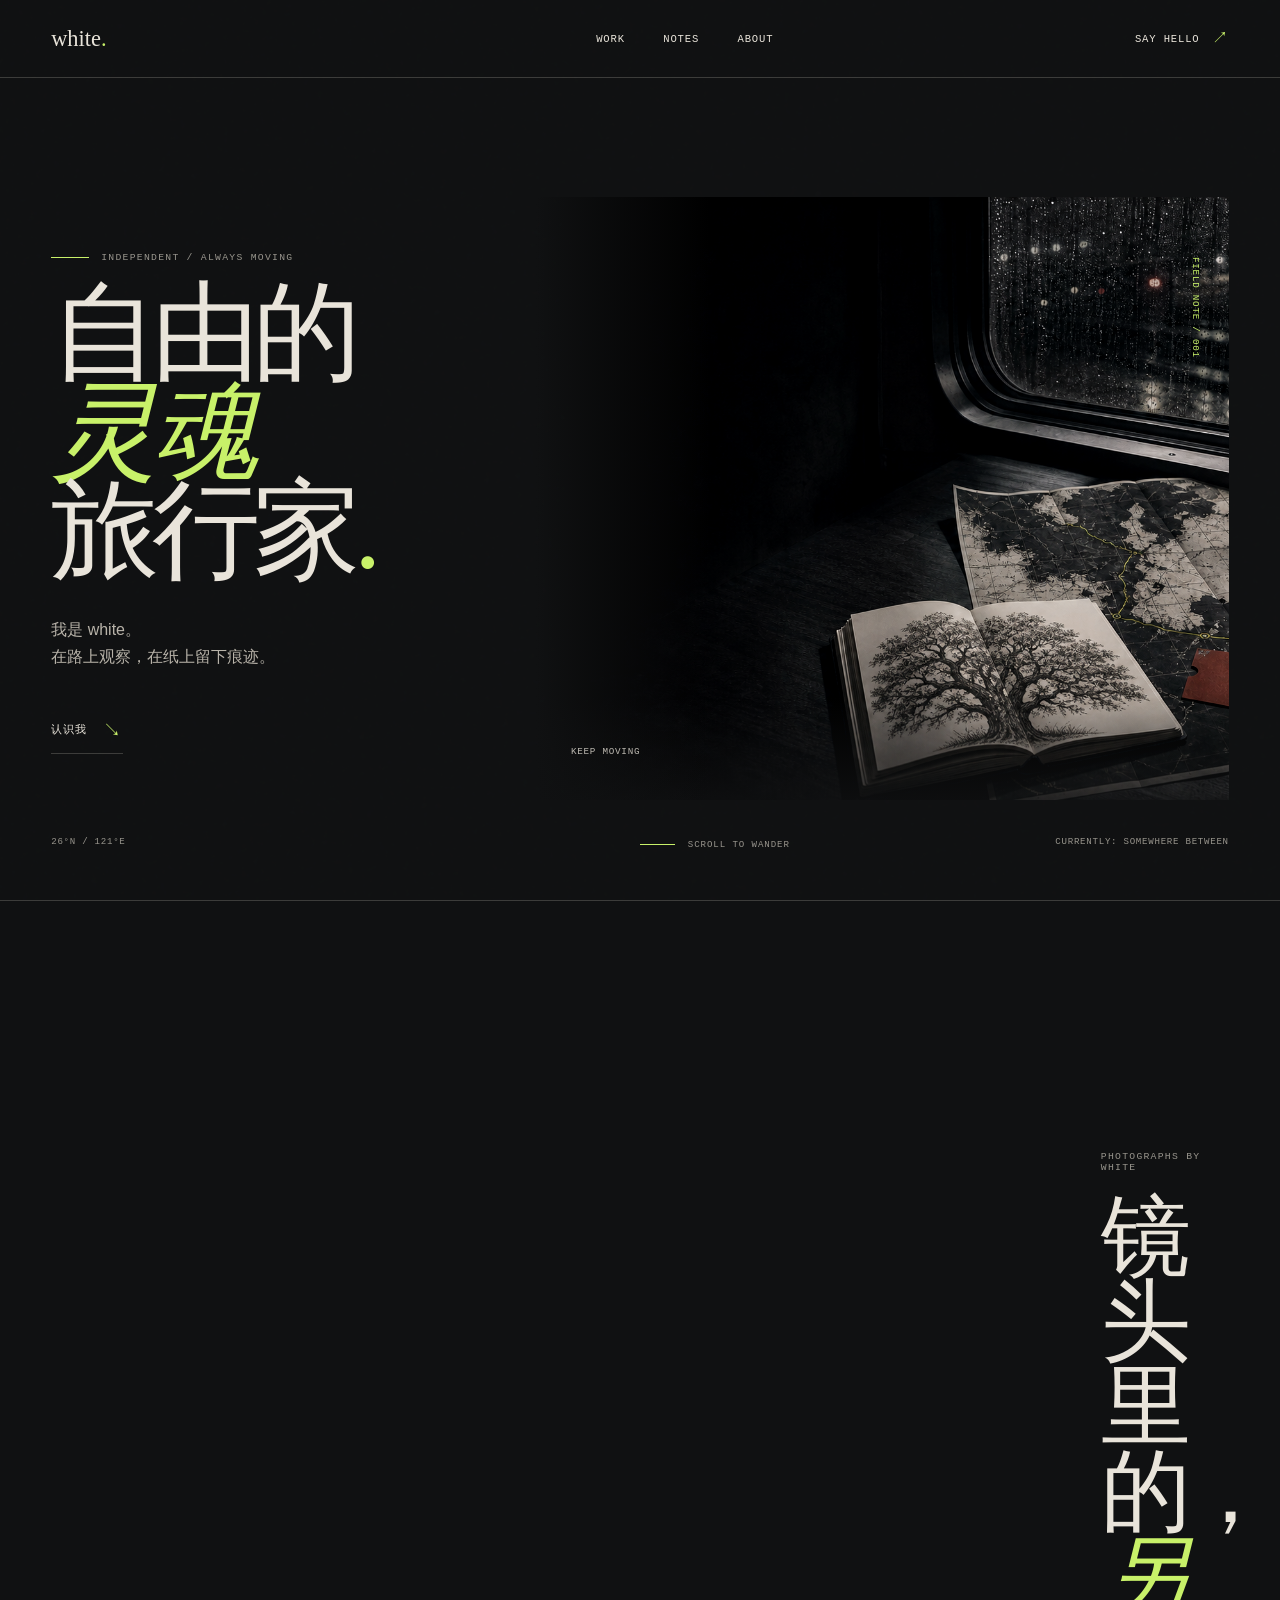
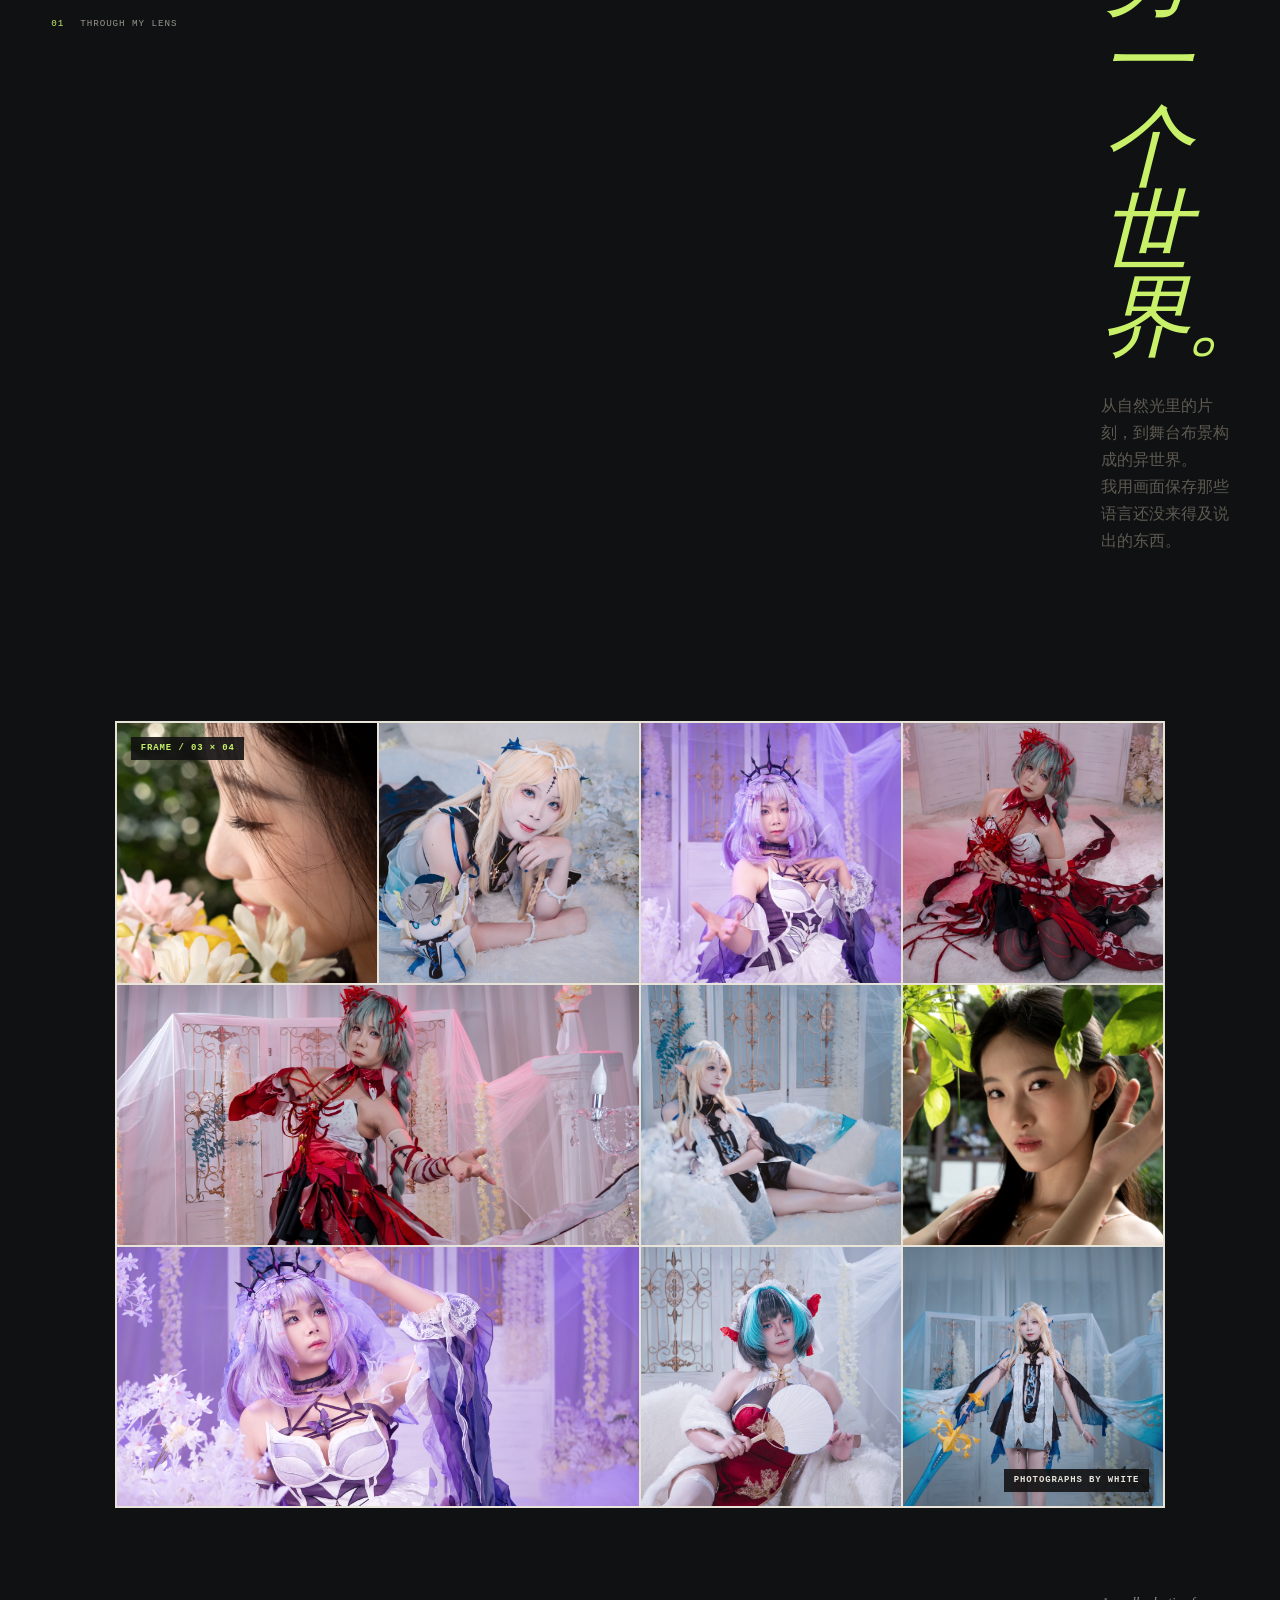
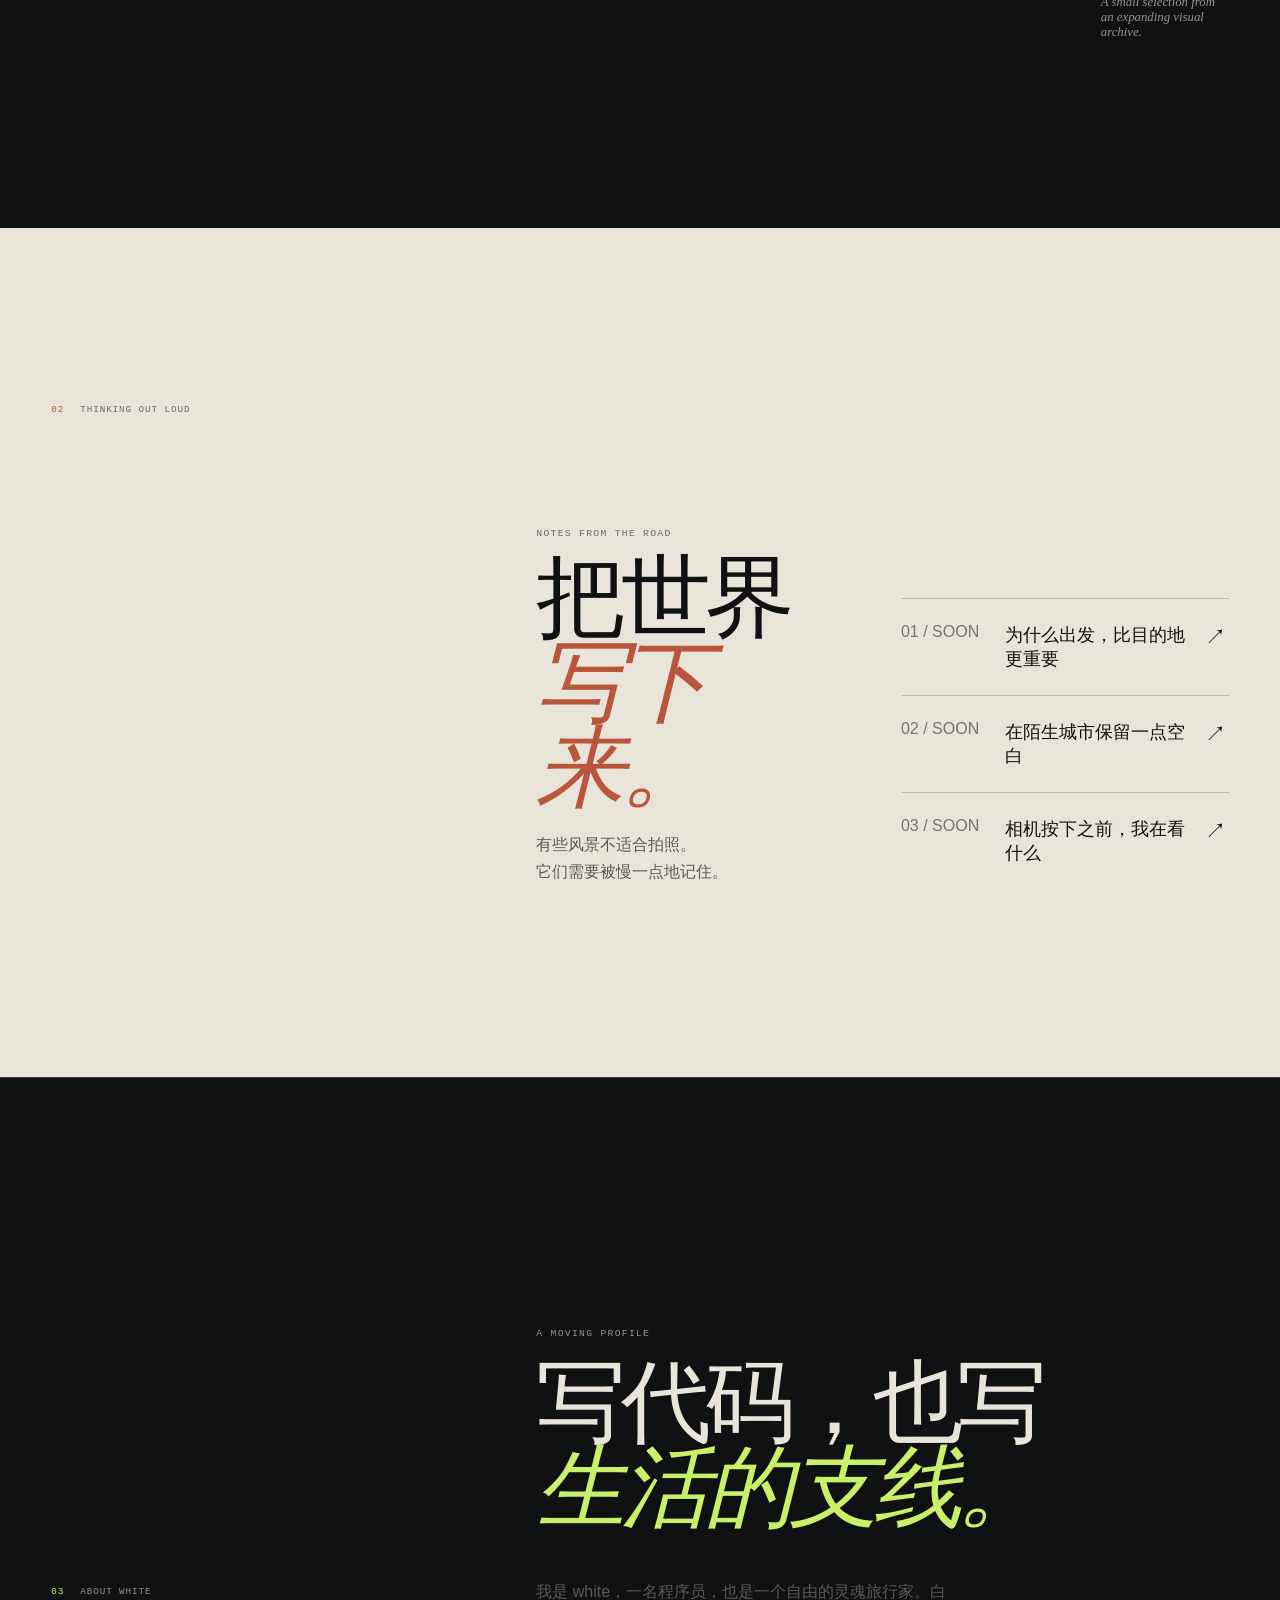
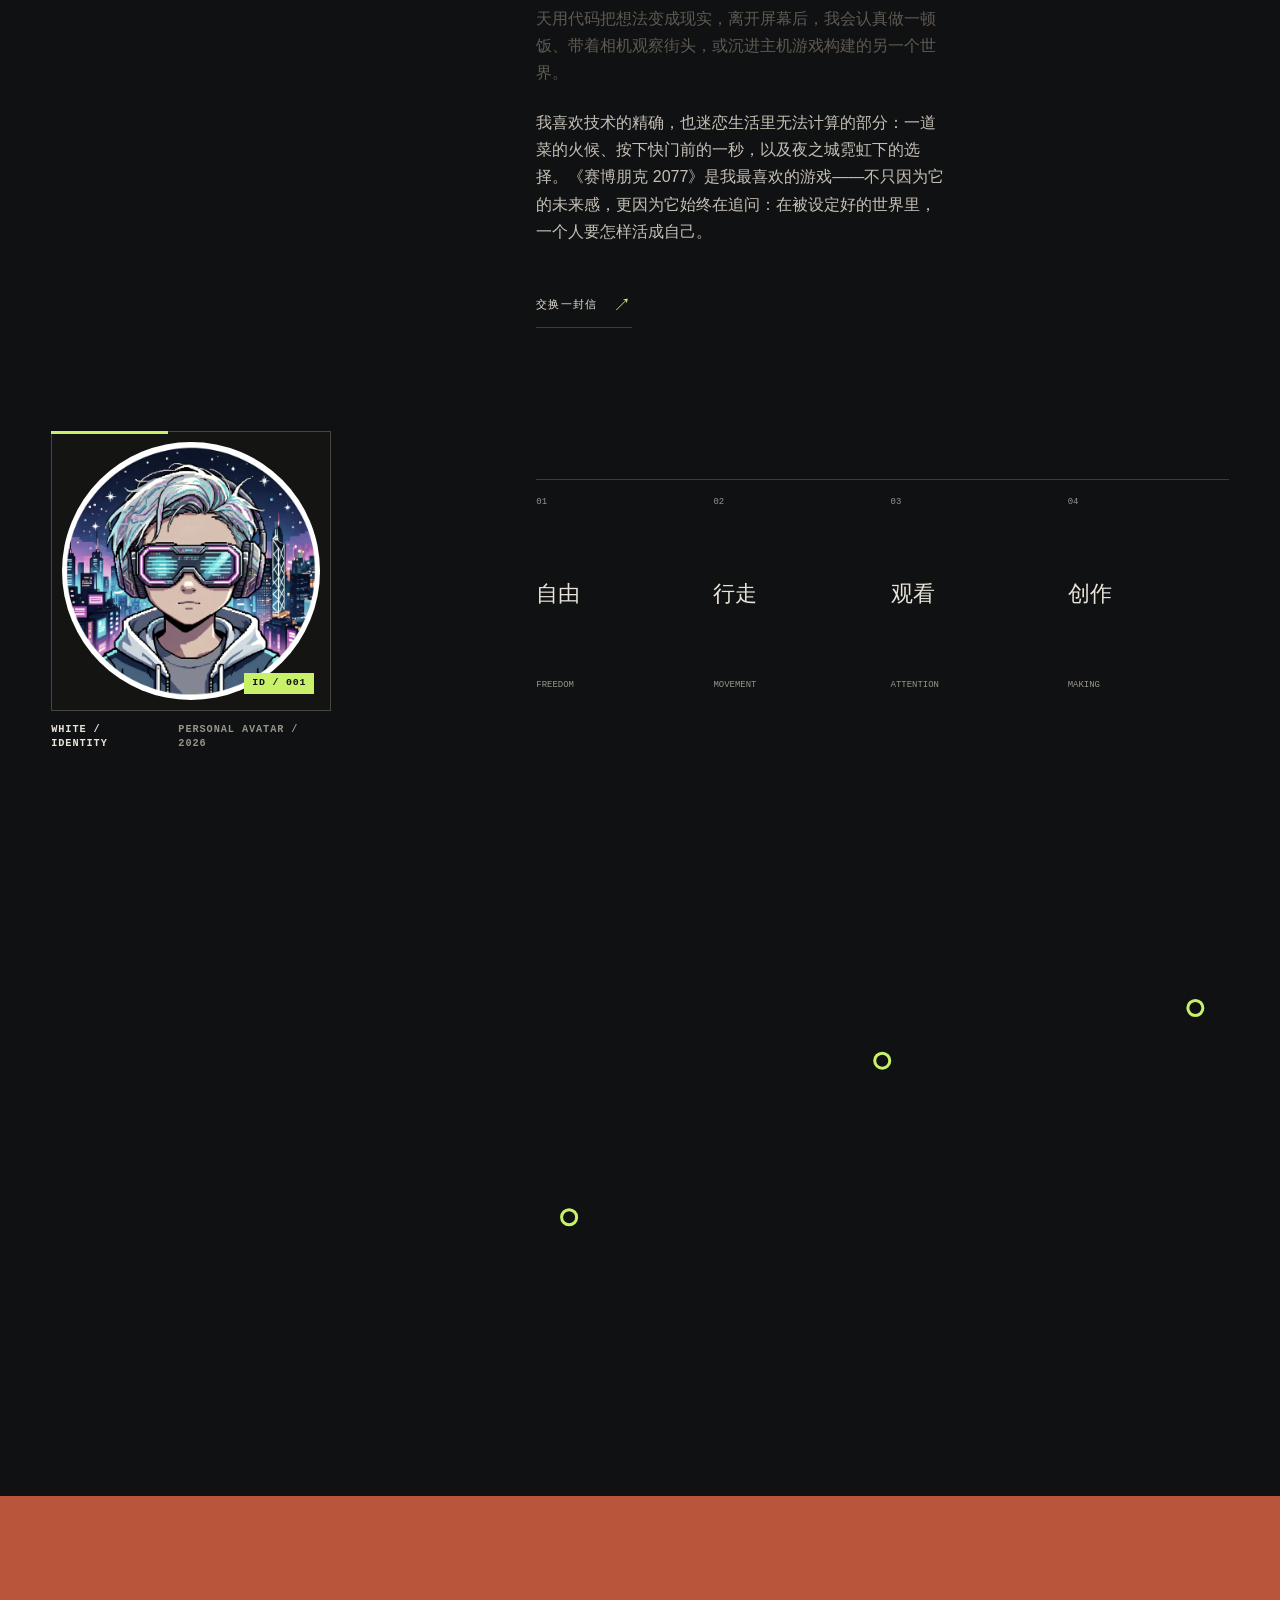
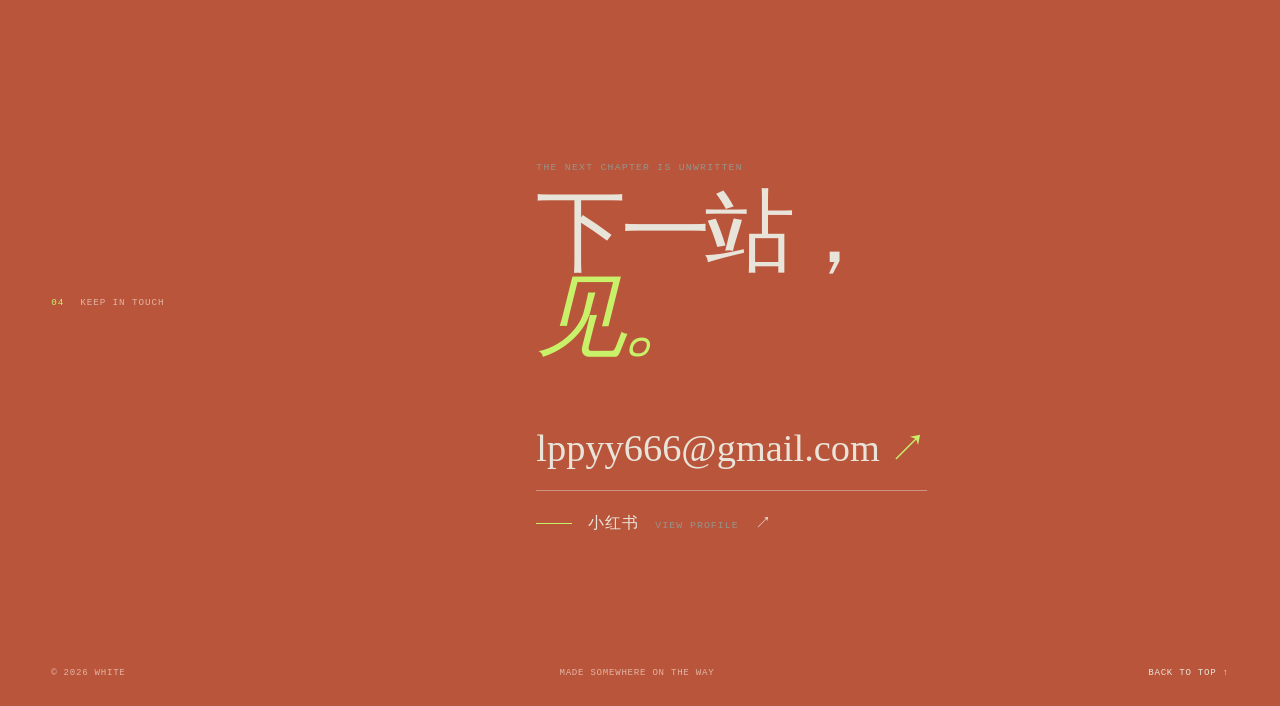
==== commit c79f033a: "fix: refine photography mosaic scale and sequence" ====
--- a/index.html
+++ b/index.html
@@ -41,15 +41,15 @@
         <div class="work-heading reveal"><p class="eyebrow">photographs by white</p><h2>镜头里的，<br /><em>另一个世界。</em></h2><p class="body-copy">从自然光里的片刻，到舞台布景构成的异世界。<br />我用画面保存那些语言还没来得及说出的东西。</p></div>
         <div class="photo-mosaic reveal" role="img" aria-label="white 的十张摄影作品组成的四列三行横向拼图">
           <figure class="mosaic-cell"><img src="assets/photography/daylight-profile.jpg" alt="花朵旁的自然光侧脸人像" loading="lazy" /></figure>
-          <figure class="mosaic-cell"><img src="assets/photography/daylight-leaves.jpg" alt="绿叶间的自然光人像" loading="lazy" /></figure>
+          <figure class="mosaic-cell"><img src="assets/photography/ivory-close.jpg" alt="白色幻想造型人物的近景摄影" loading="lazy" /></figure>
+          <figure class="mosaic-cell"><img src="assets/photography/purple-reach.jpg" alt="紫色舞台中人物伸手的摄影作品" loading="lazy" /></figure>
           <figure class="mosaic-cell"><img src="assets/photography/red-seated.jpg" alt="红色造型人物坐在粉色舞台中" loading="lazy" /></figure>
-          <figure class="mosaic-cell"><img src="assets/photography/ivory-close.jpg" alt="白色幻想造型人物的近景摄影" loading="lazy" /></figure>
           <figure class="mosaic-cell mosaic-wide"><img src="assets/photography/crimson-stage.jpg" alt="红色造型与粉色舞台的人物摄影" loading="lazy" /></figure>
           <figure class="mosaic-cell"><img src="assets/photography/blue-room.jpg" alt="蓝白布景中的幻想人物摄影" loading="lazy" /></figure>
+          <figure class="mosaic-cell"><img src="assets/photography/daylight-leaves.jpg" alt="绿叶间的自然光人像" loading="lazy" /></figure>
+          <figure class="mosaic-cell mosaic-wide"><img src="assets/photography/nocturne-purple.jpg" alt="紫色舞台光线中的人物摄影" loading="lazy" /></figure>
+          <figure class="mosaic-cell"><img src="assets/photography/qipao.jpg" alt="红白旗袍造型人物摄影" loading="lazy" /></figure>
           <figure class="mosaic-cell"><img src="assets/photography/white-room.jpg" alt="白色布景中的幻想人物摄影" loading="lazy" /></figure>
-          <figure class="mosaic-cell mosaic-wide"><img src="assets/photography/nocturne-purple.jpg" alt="紫色舞台光线中的人物摄影" loading="lazy" /></figure>
-          <figure class="mosaic-cell"><img src="assets/photography/purple-reach.jpg" alt="紫色舞台中人物伸手的摄影作品" loading="lazy" /></figure>
-          <figure class="mosaic-cell"><img src="assets/photography/qipao.jpg" alt="红白旗袍造型人物摄影" loading="lazy" /></figure>
           <span class="mosaic-mark mosaic-mark-a">FRAME / 03 × 04</span><span class="mosaic-mark mosaic-mark-b">PHOTOGRAPHS BY WHITE</span>
         </div>
         <p class="work-footnote">A small selection from an expanding visual archive.</p>
--- a/styles.css
+++ b/styles.css
@@ -39,7 +39,7 @@
 .work-heading{grid-column:2;margin-top:4rem}
 .work h2,.thinking h2,.about h2,.contact h2{font-size:clamp(3.2rem,7vw,7.2rem);line-height:.95}
 .work-heading .body-copy{max-width:38rem;margin-top:2rem}
-.photo-mosaic{grid-column:1/-1;position:relative;display:grid;grid-template-columns:repeat(4,minmax(0,1fr));grid-template-rows:repeat(3,minmax(0,1fr));gap:2px;aspect-ratio:4/3;margin-top:7rem;padding:2px;background:var(--paper);overflow:hidden}
+.photo-mosaic{grid-column:1/-1;justify-self:center;width:min(82vw,1120px);position:relative;display:grid;grid-template-columns:repeat(4,minmax(0,1fr));grid-template-rows:repeat(3,minmax(0,1fr));gap:2px;aspect-ratio:4/3;margin-top:7rem;padding:2px;background:var(--paper);overflow:hidden}
 .mosaic-cell{position:relative;min-width:0;min-height:0;margin:0;overflow:hidden;background:#1b1c1c}
 .mosaic-cell img{display:block;width:100%;height:100%;object-fit:cover;filter:saturate(.82) contrast(1.04);transition:filter .6s ease,transform .8s cubic-bezier(.2,.7,.2,1)}
 .photo-mosaic:hover .mosaic-cell img{filter:saturate(1) contrast(1.02);transform:scale(1.015)}
@@ -142,7 +142,7 @@
 }
 @media(prefers-reduced-motion:reduce){.portrait-frame img,.contact-social b{transition:none}
 }
-@media(max-width:800px){.photo-mosaic{width:calc(100% + 12vw);margin:4rem -6vw 0;gap:1px;padding:1px}
+@media(max-width:800px){.photo-mosaic{width:100%;margin:4rem 0 0;gap:1px;padding:1px}
 .mosaic-mark{font-size:.48rem;padding:.35rem .45rem}
 .mosaic-mark-a{top:.5rem;left:.5rem}
 .mosaic-mark-b{right:.5rem;bottom:.5rem}
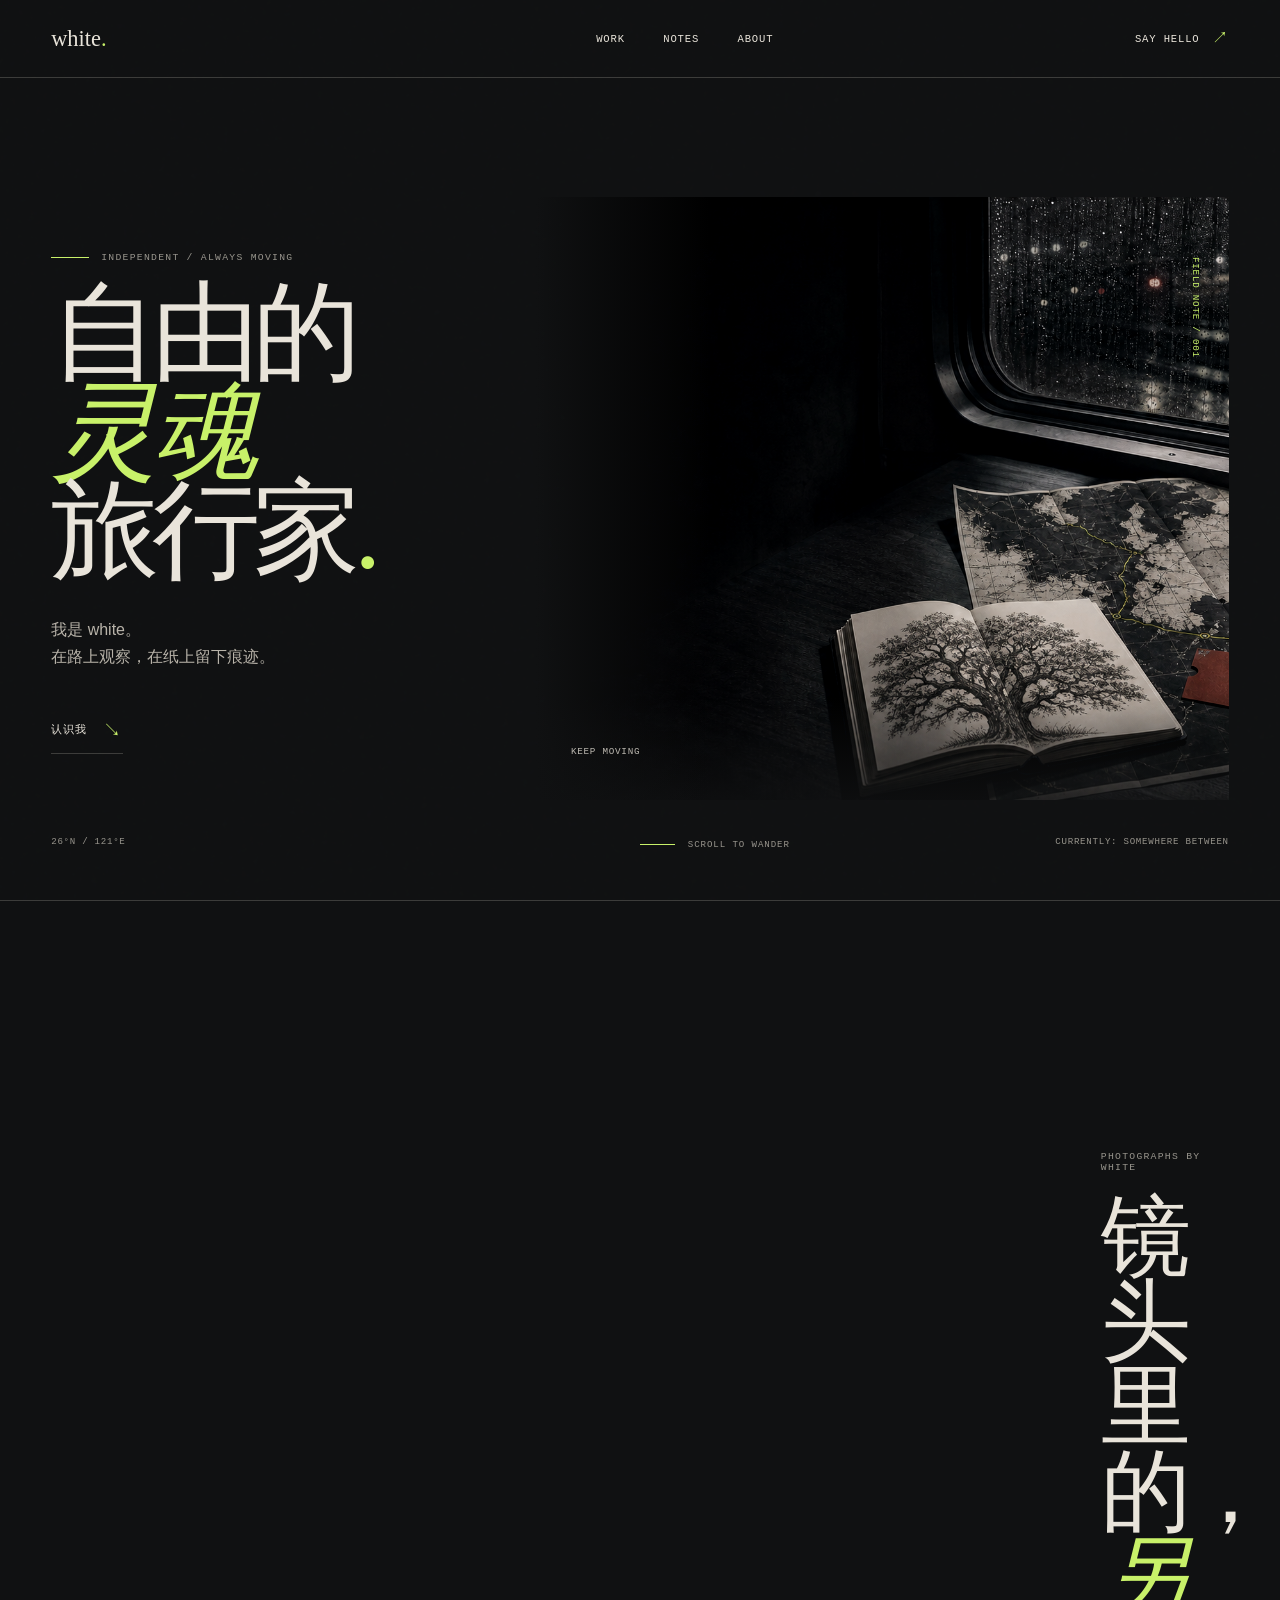
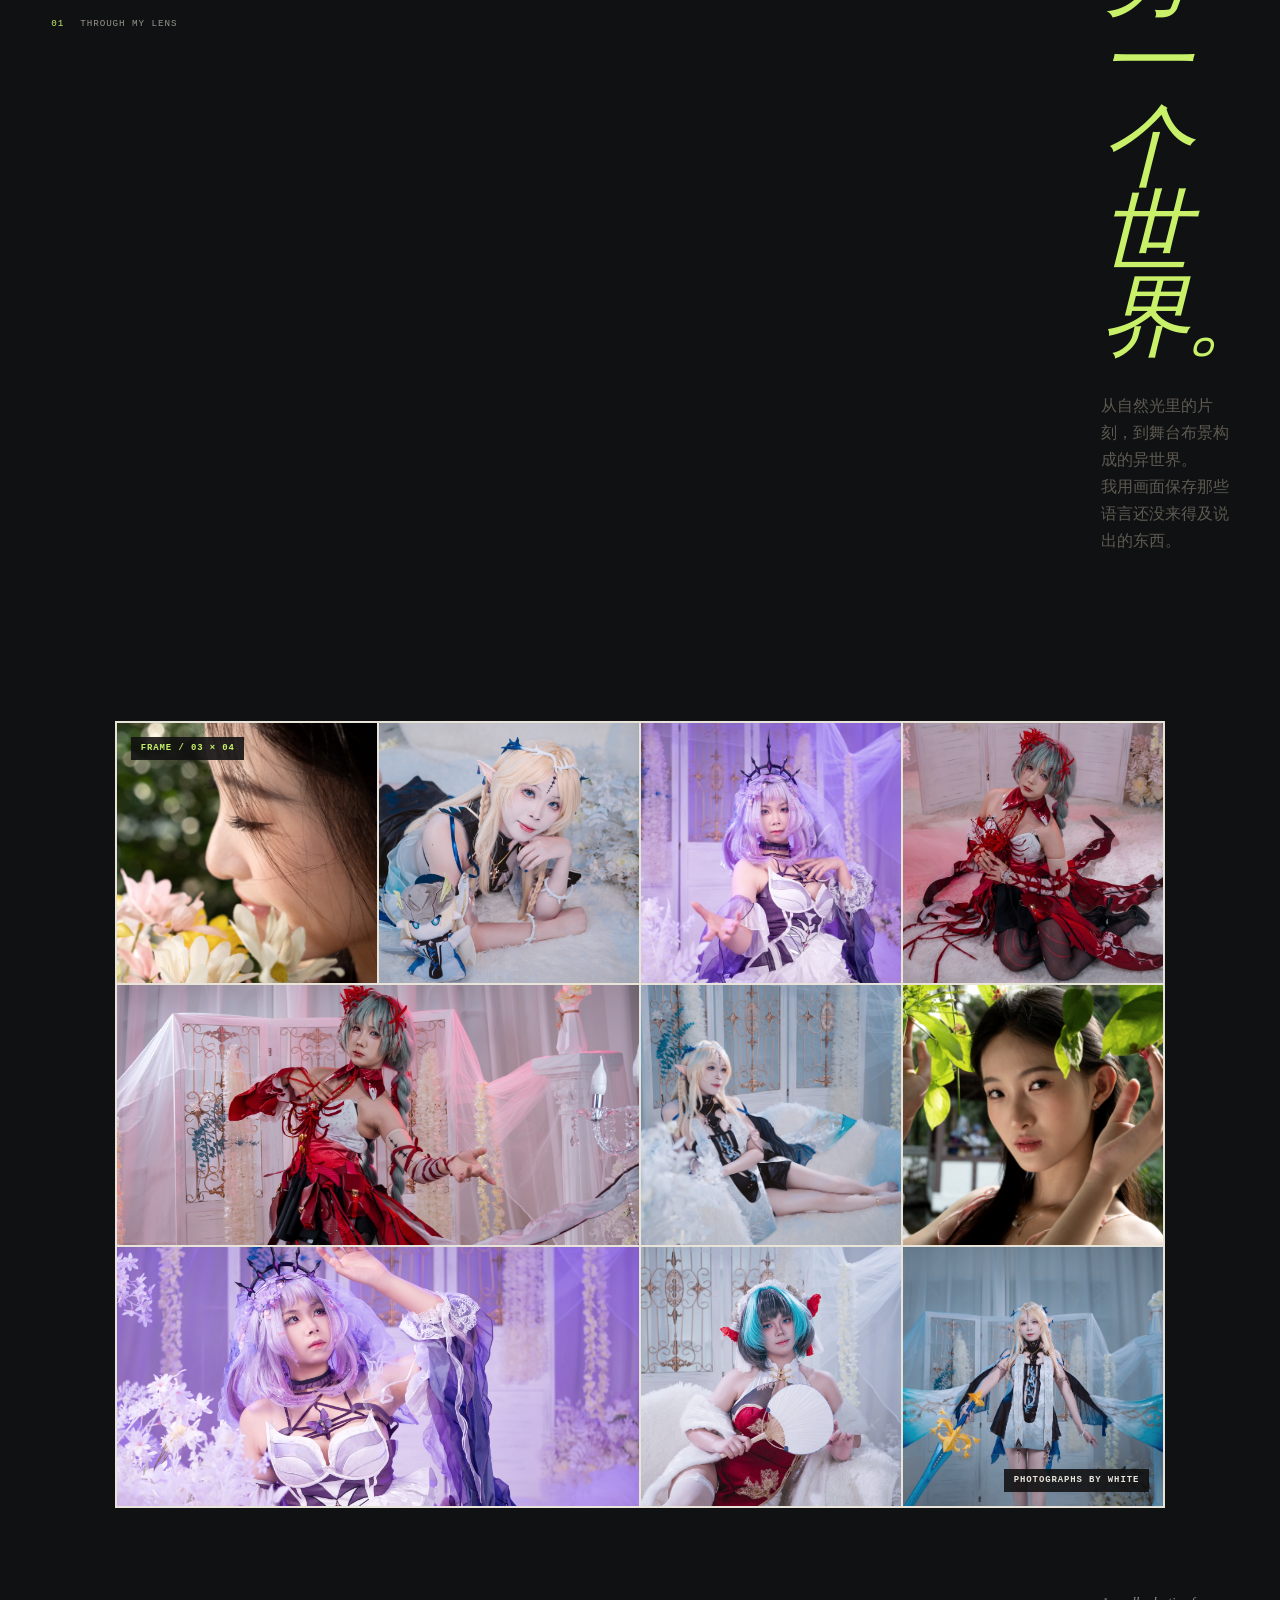
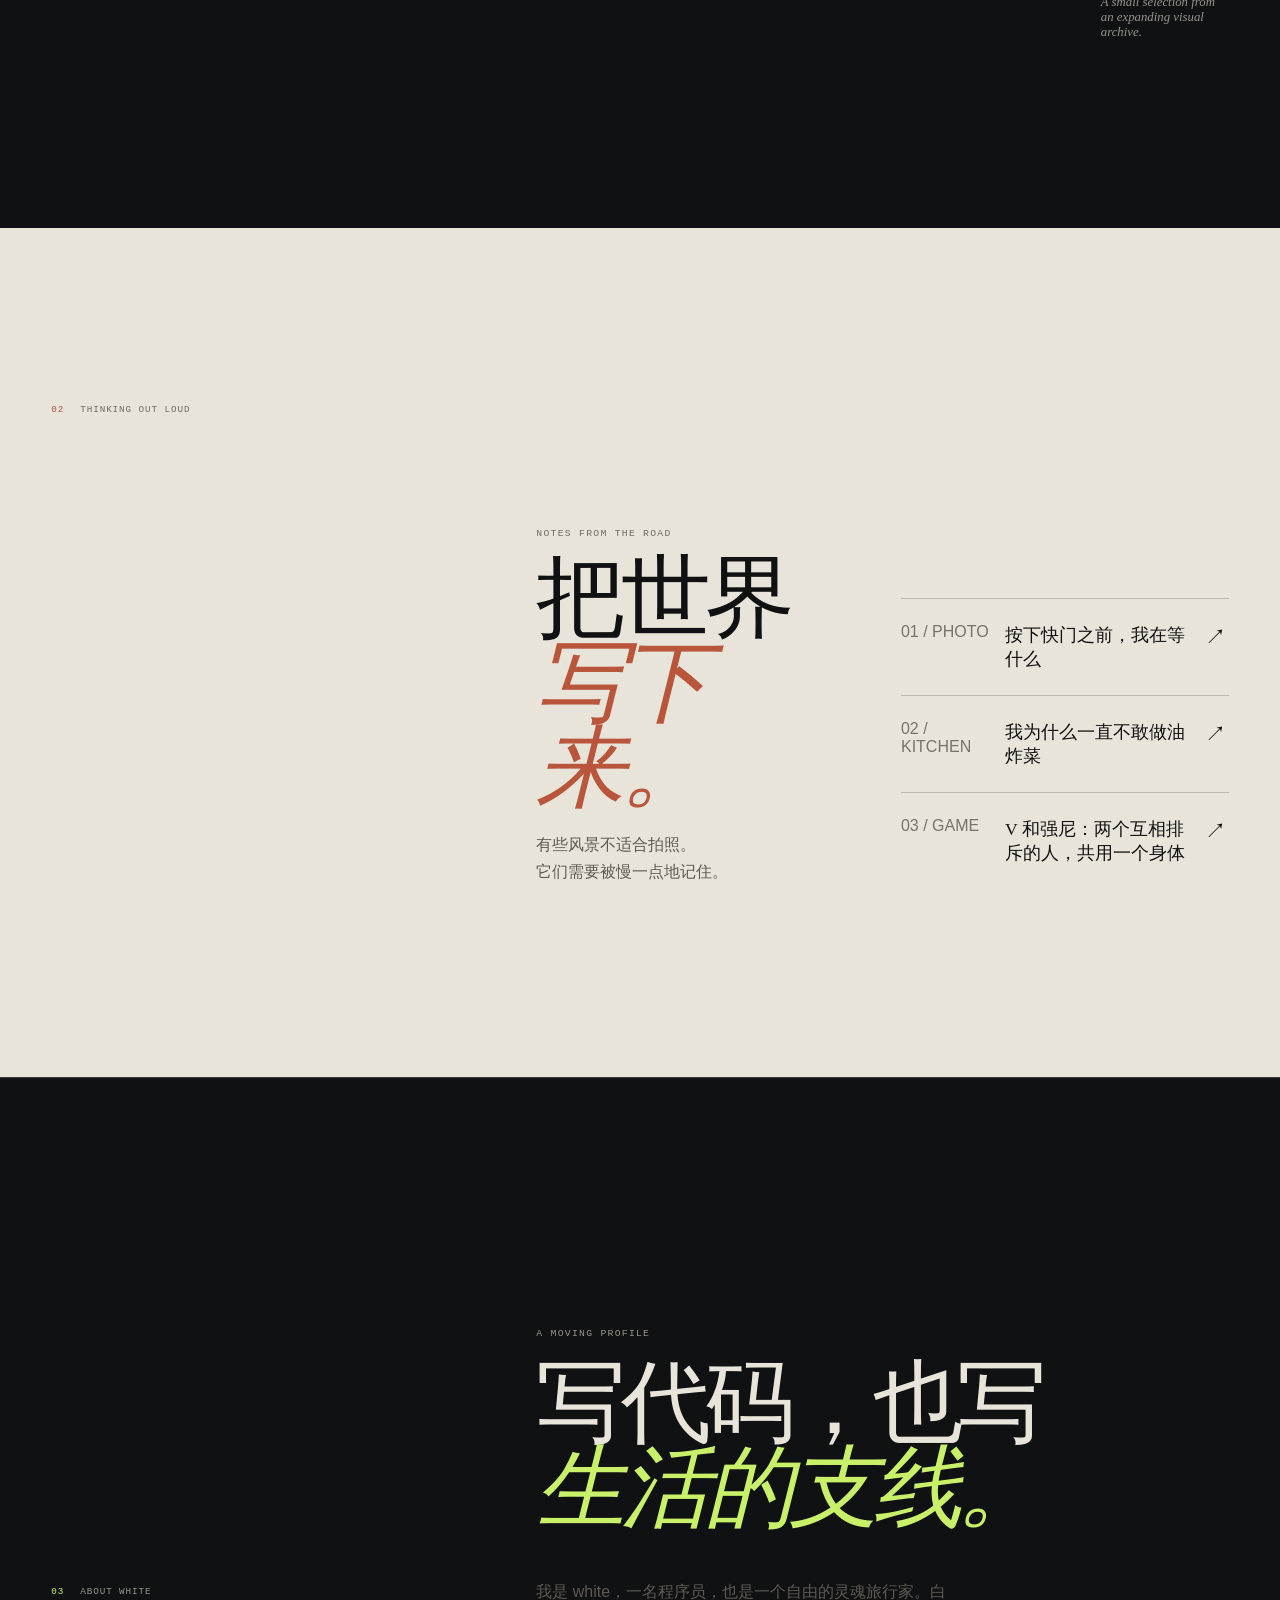
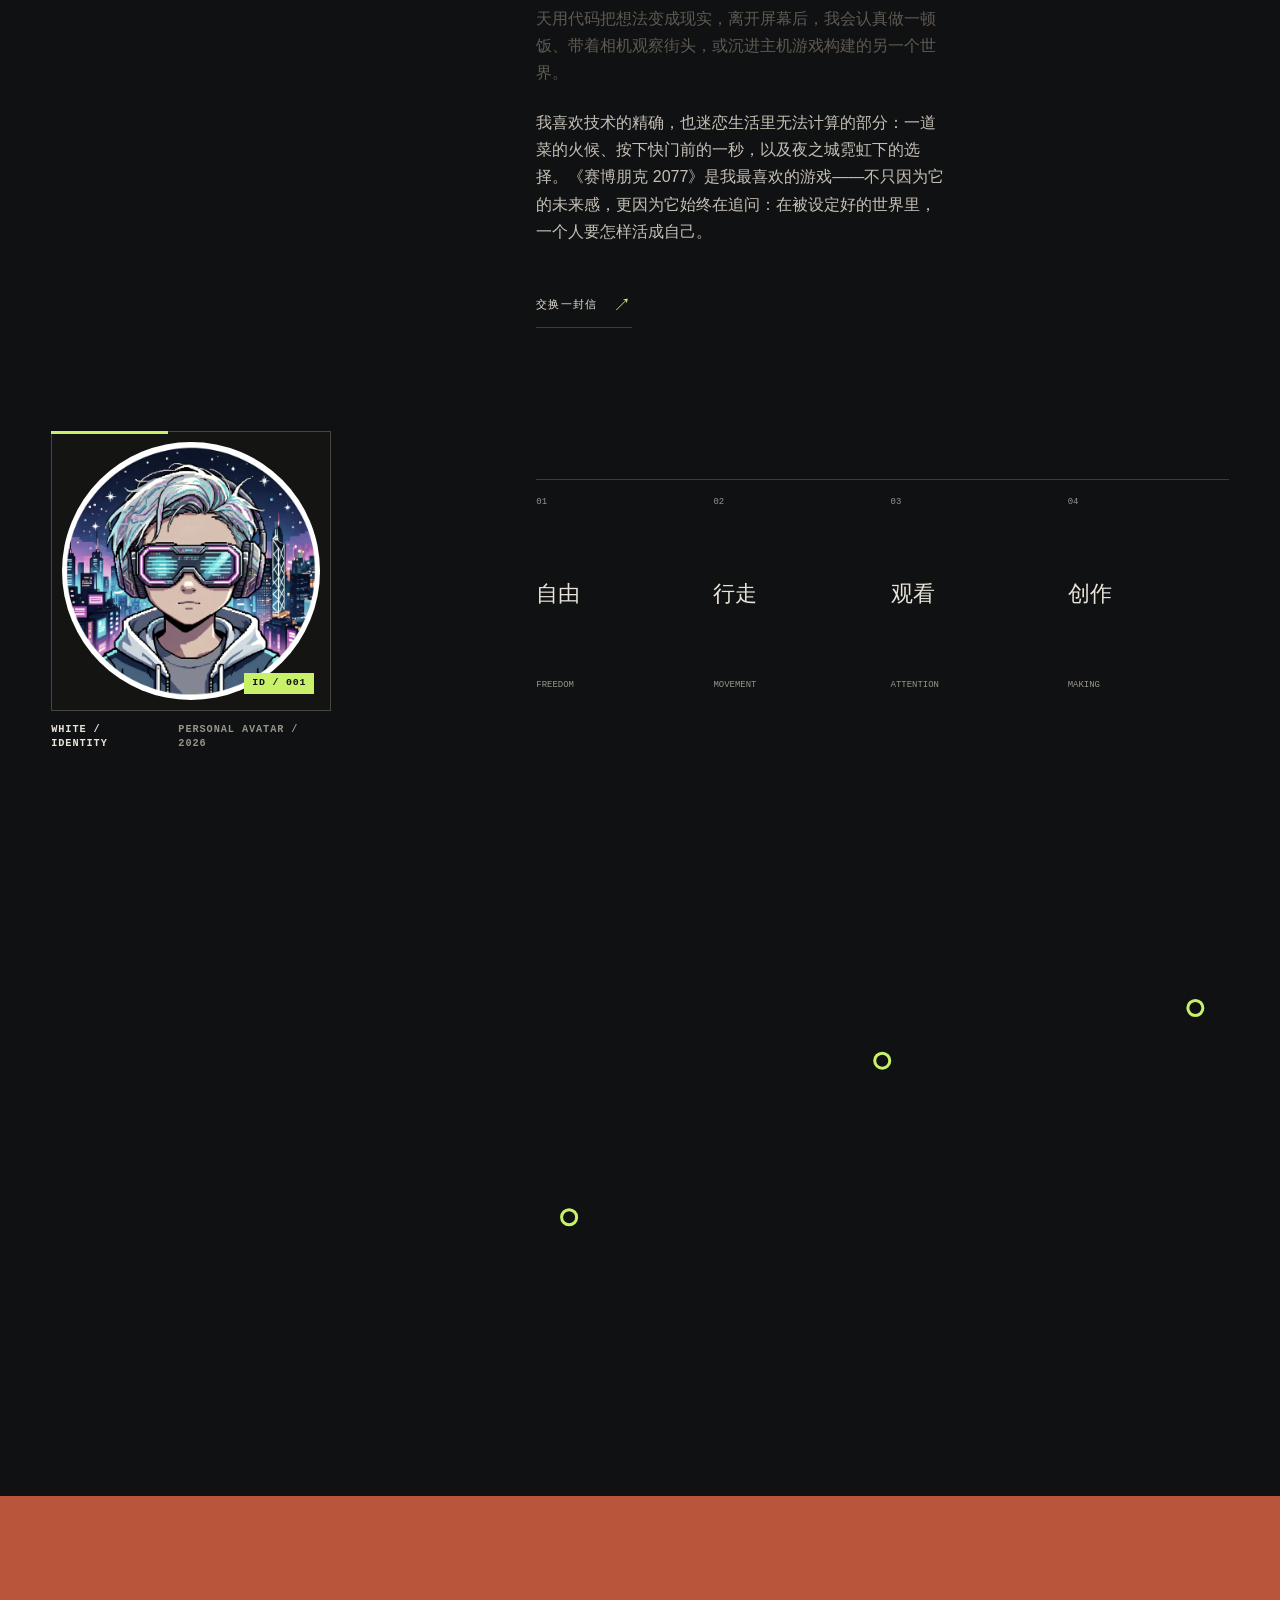
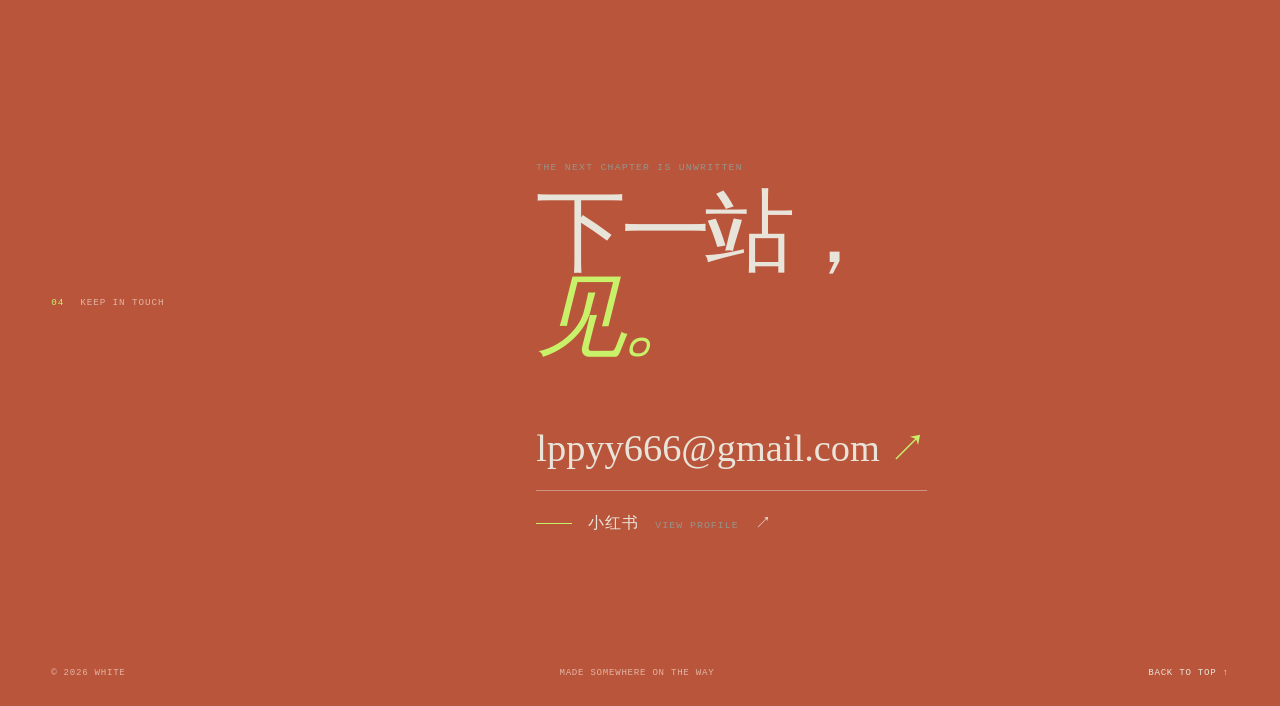
==== commit 803da066: "feat: publish three personal notes" ====
--- a/index.html
+++ b/index.html
@@ -60,9 +60,9 @@
         <div class="thinking-layout">
           <div class="thinking-title reveal"><p class="eyebrow">notes from the road</p><h2>把世界<br /><em>写下来。</em></h2><p class="body-copy">有些风景不适合拍照。<br />它们需要被慢一点地记住。</p></div>
           <div class="notes-index">
-            <a class="note-row reveal" href="#contact"><span class="note-date">01 / SOON</span><span class="note-title">为什么出发，比目的地更重要</span><span class="note-arrow">↗</span></a>
-            <a class="note-row reveal" href="#contact"><span class="note-date">02 / SOON</span><span class="note-title">在陌生城市保留一点空白</span><span class="note-arrow">↗</span></a>
-            <a class="note-row reveal" href="#contact"><span class="note-date">03 / SOON</span><span class="note-title">相机按下之前，我在看什么</span><span class="note-arrow">↗</span></a>
+            <a class="note-row reveal" href="notes/#shutter"><span class="note-date">01 / PHOTO</span><span class="note-title">按下快门之前，我在等什么</span><span class="note-arrow">↗</span></a>
+            <a class="note-row reveal" href="notes/#fried-food"><span class="note-date">02 / KITCHEN</span><span class="note-title">我为什么一直不敢做油炸菜</span><span class="note-arrow">↗</span></a>
+            <a class="note-row reveal" href="notes/#v-and-johnny"><span class="note-date">03 / GAME</span><span class="note-title">V 和强尼：两个互相排斥的人，共用一个身体</span><span class="note-arrow">↗</span></a>
           </div>
         </div>
       </section>
--- a/styles.css
+++ b/styles.css
@@ -150,3 +150,31 @@
 }
 @media(prefers-reduced-motion:reduce){.mosaic-cell img{transition:none}
 }
+.notes-page{background:#121313}
+.notes-nav{position:absolute}
+.notes-shell{padding:0 4vw}
+.notes-hero{min-height:82svh;display:flex;flex-direction:column;justify-content:center;padding:9rem 0 6rem;max-width:1100px;margin:auto}
+.notes-hero h1{font-size:clamp(4rem,9vw,9rem);margin:1.5rem 0 2.5rem}
+.notes-hero h1 em{font-style:italic;color:var(--acid)}
+.notes-hero>p:last-child{max-width:38rem;margin:0 0 0 auto;color:var(--muted);font:400 clamp(1rem,1.5vw,1.25rem)/1.7 var(--sans)}
+.notes-toc{max-width:1100px;margin:0 auto 11rem;border-top:1px solid var(--line)}
+.notes-toc a{display:grid;grid-template-columns:4rem 1fr;gap:1rem;padding:1.25rem 0;border-bottom:1px solid var(--line);color:var(--paper);text-decoration:none;font:400 clamp(.95rem,1.4vw,1.2rem)/1.35 var(--sans);transition:padding .3s,border-color .3s}
+.notes-toc a:hover{padding-left:1rem;border-color:var(--acid)}
+.notes-toc span{color:var(--acid);font:.62rem var(--mono);letter-spacing:.1em}
+.note-article{scroll-margin-top:2rem;max-width:1100px;margin:0 auto 13rem;padding-top:2rem;border-top:1px solid var(--line)}
+.article-meta{display:flex;justify-content:space-between;color:var(--muted);font:500 .58rem var(--mono);letter-spacing:.1em;text-transform:uppercase}
+.note-article h2{font-size:clamp(3.4rem,7.4vw,7.6rem);line-height:.95;max-width:950px;margin:3rem 0 5rem}
+.note-article h2 em{font-style:italic;color:var(--acid)}
+.article-image{margin:0 0 6rem;position:relative;overflow:hidden}
+.article-image img{display:block;width:100%;aspect-ratio:16/9;object-fit:cover;filter:saturate(.86) contrast(1.03)}
+.article-image figcaption{position:absolute;left:1rem;bottom:1rem;padding:.45rem .6rem;background:rgba(16,17,18,.86);color:var(--paper);font:500 .56rem var(--mono);letter-spacing:.06em}
+.article-copy{width:min(100%,690px);margin-left:auto;margin-right:8vw}
+.article-copy p{margin:0 0 1.65rem;color:#d2cec5;font:400 1.05rem/1.9 var(--sans)}
+.note-paper{max-width:none;margin-left:-4vw;margin-right:-4vw;padding:8rem max(4vw,calc((100vw - 1100px)/2)) 9rem;background:var(--paper);color:var(--ink);border:0}
+.note-paper .article-meta{color:#696760}
+.note-paper h2 em{color:var(--brick)}
+.note-paper .article-copy p{color:#373734}
+.note-paper blockquote{width:min(100%,690px);margin:5rem 8vw 0 auto;padding:1.5rem 0 1.5rem 2rem;border-left:3px solid var(--brick);font:italic clamp(1.3rem,2.2vw,2rem)/1.55 var(--serif)}
+.notes-footer{max-width:1100px;margin:0 auto;padding:2rem 0 3rem;border-top:1px solid var(--line);display:flex;justify-content:space-between;color:var(--muted);font:500 .58rem var(--mono);letter-spacing:.08em;text-transform:uppercase}
+.notes-footer a{color:var(--paper);text-decoration:none}
+@media(max-width:800px){.notes-shell{padding:0 6vw}.notes-hero{min-height:72svh;padding-top:8rem}.notes-hero>p:last-child{margin-left:0}.notes-toc{margin-bottom:7rem}.notes-toc a{grid-template-columns:2.7rem 1fr}.note-article{margin-bottom:8rem}.note-article h2{margin:2rem 0 3.5rem}.article-image{margin:0 -6vw 4rem}.article-image img{aspect-ratio:4/3}.article-image figcaption{left:.5rem;bottom:.5rem;right:.5rem}.article-copy{margin:0}.article-copy p{font-size:1rem;line-height:1.82}.note-paper{margin-left:-6vw;margin-right:-6vw;padding:6rem 6vw}.note-paper blockquote{margin:3.5rem 0 0}.notes-footer{display:grid;grid-template-columns:1fr auto;gap:1rem}.notes-footer span{display:none}}
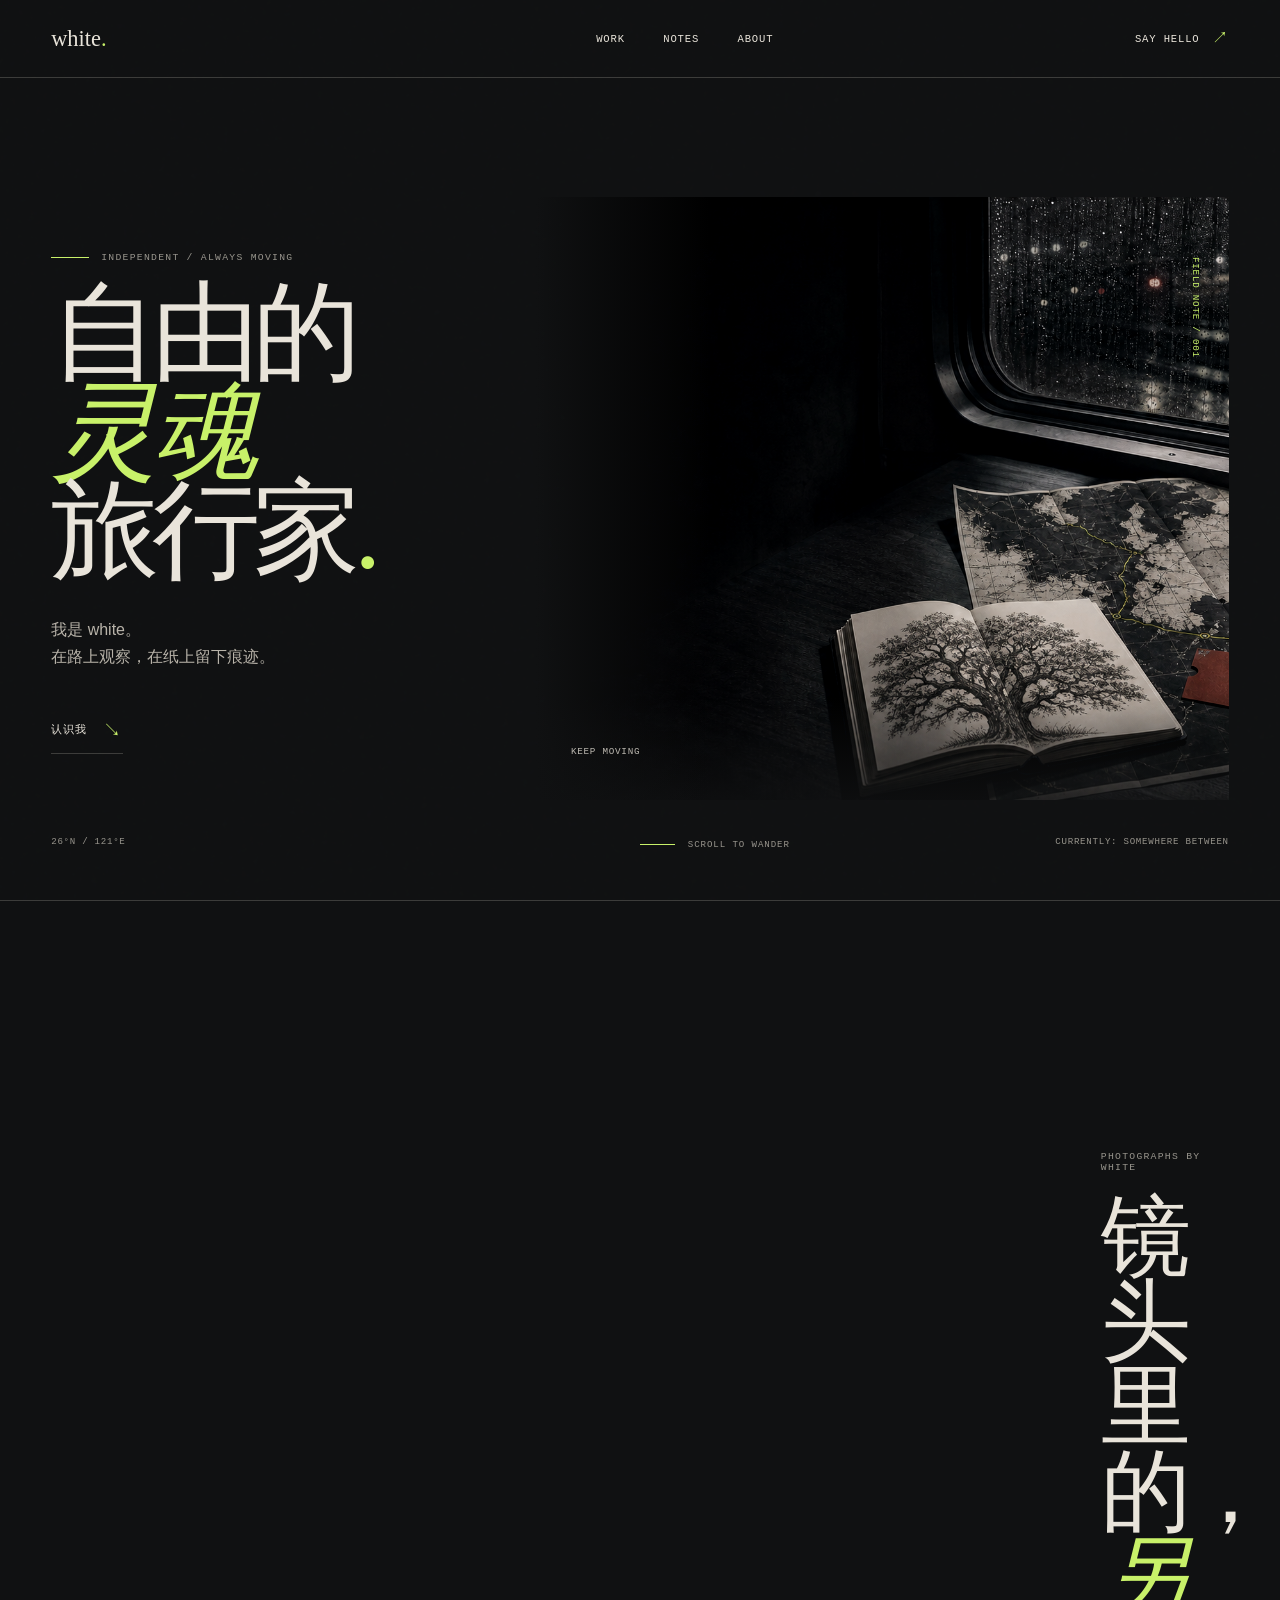
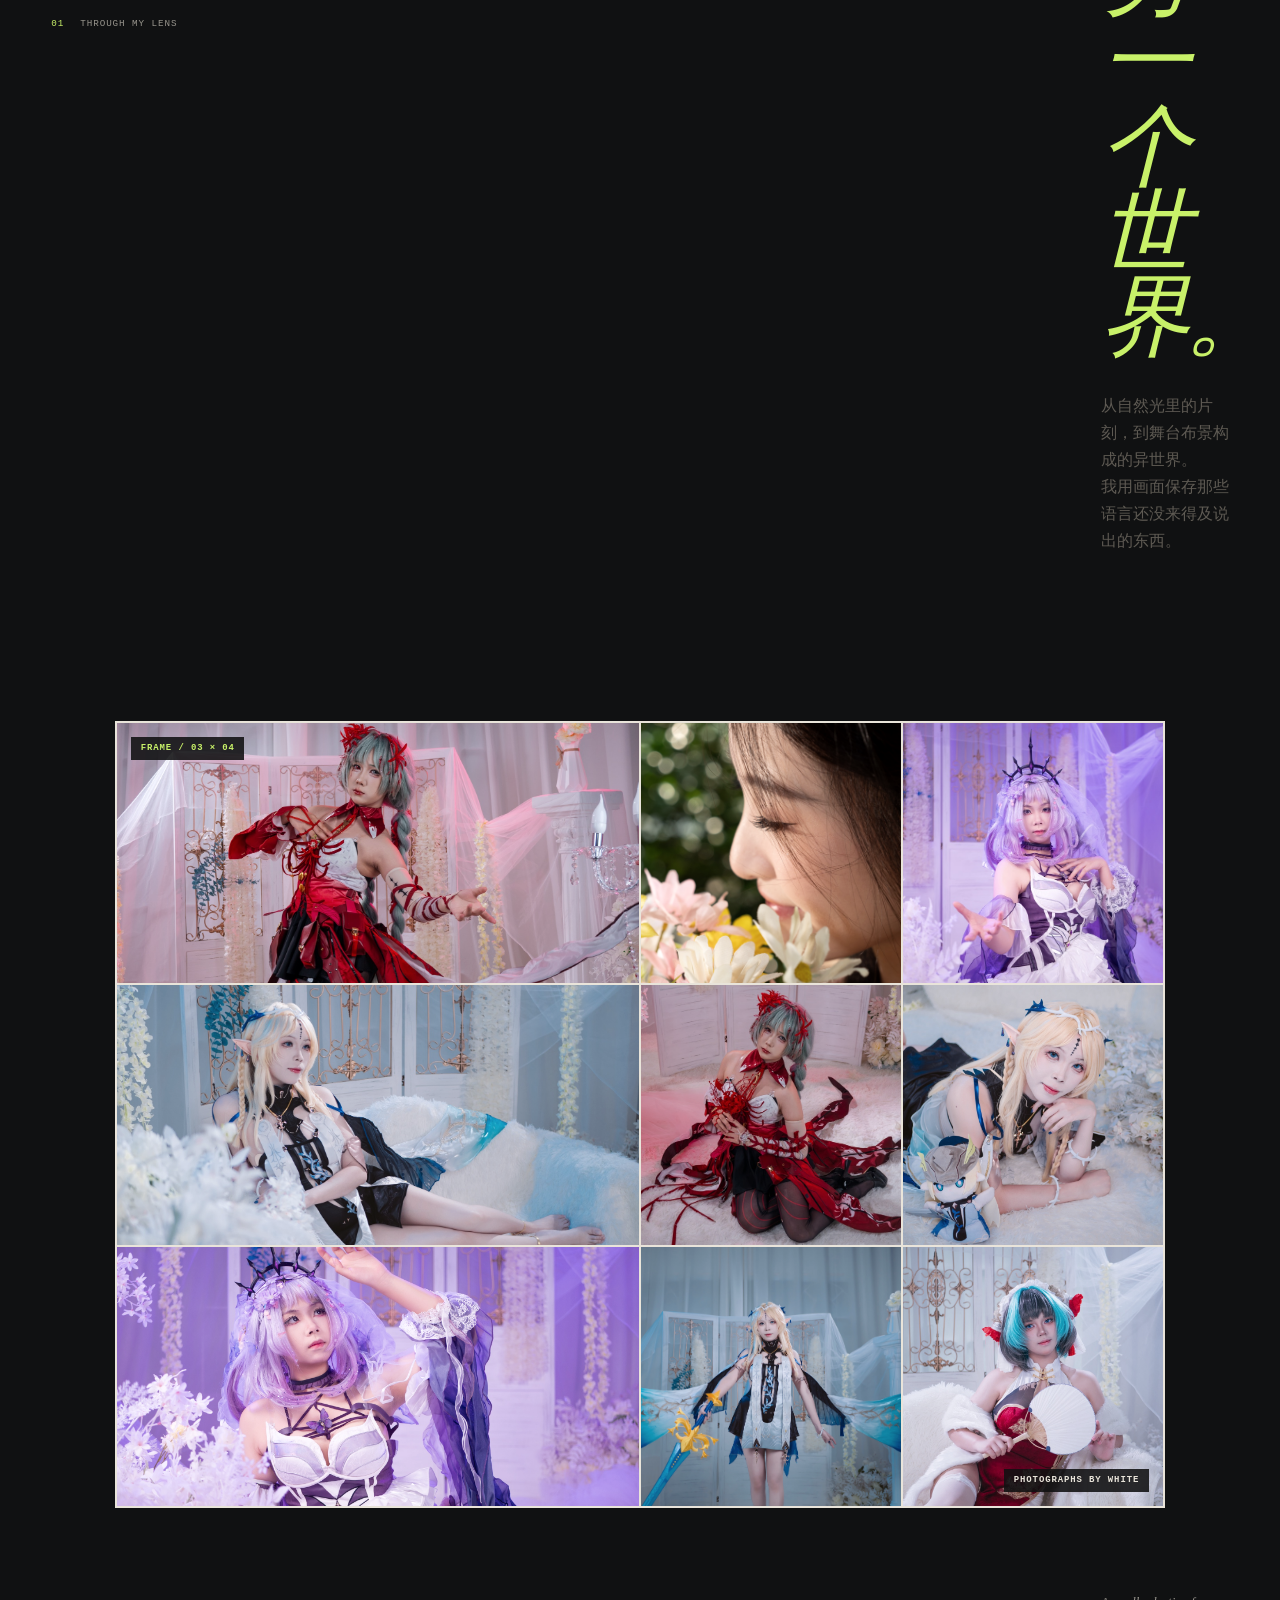
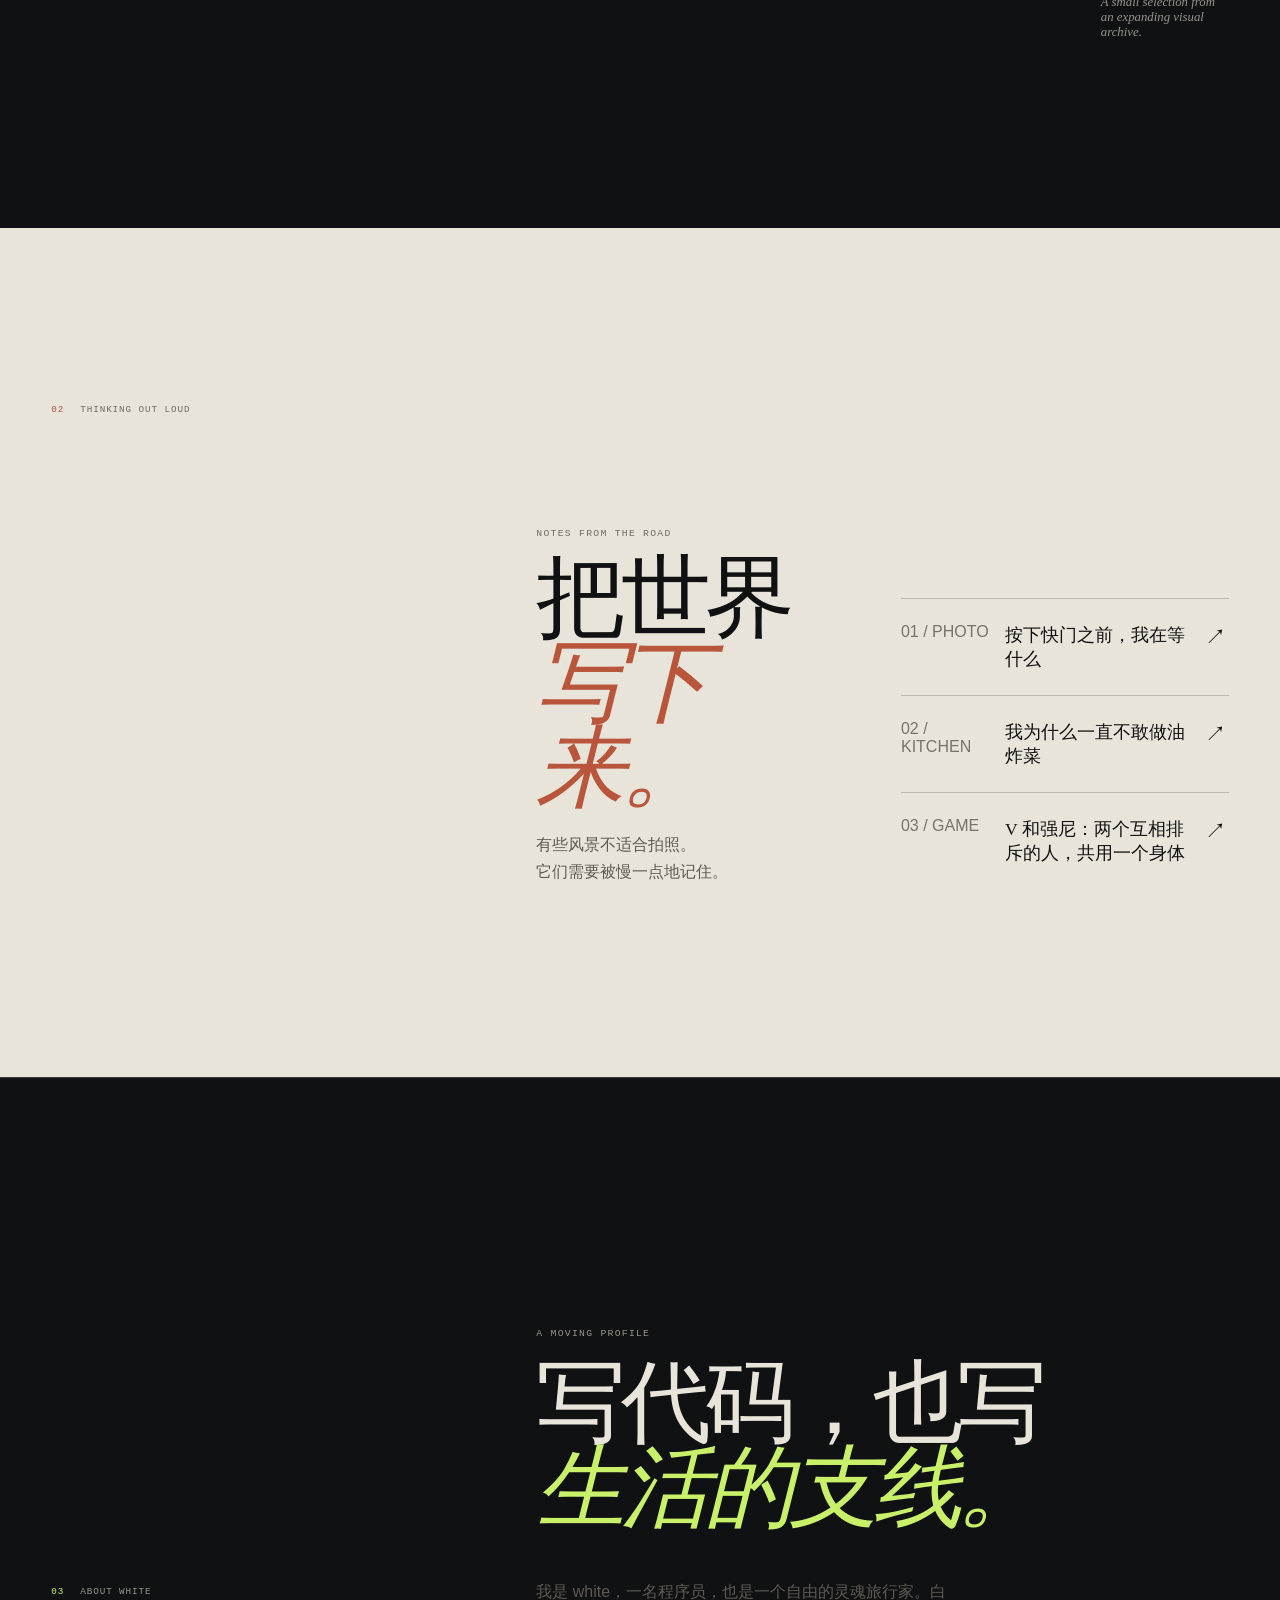
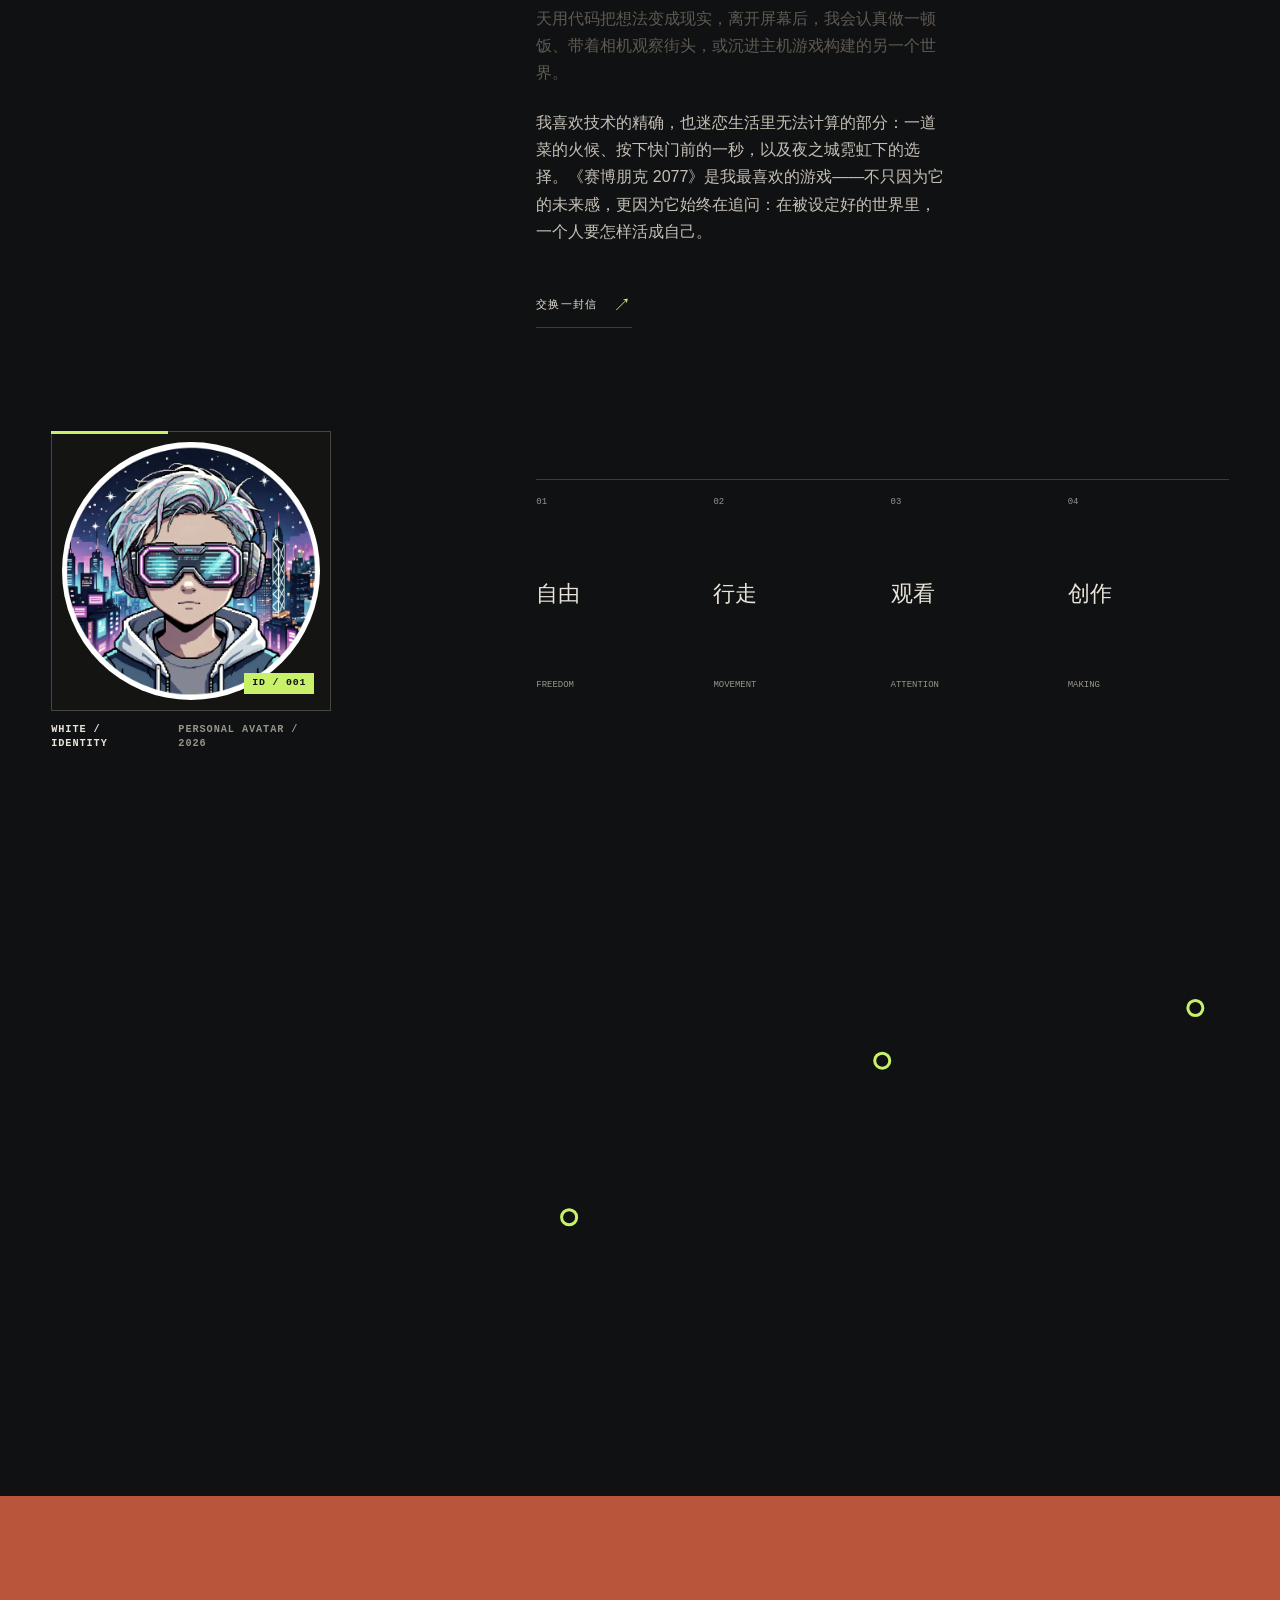
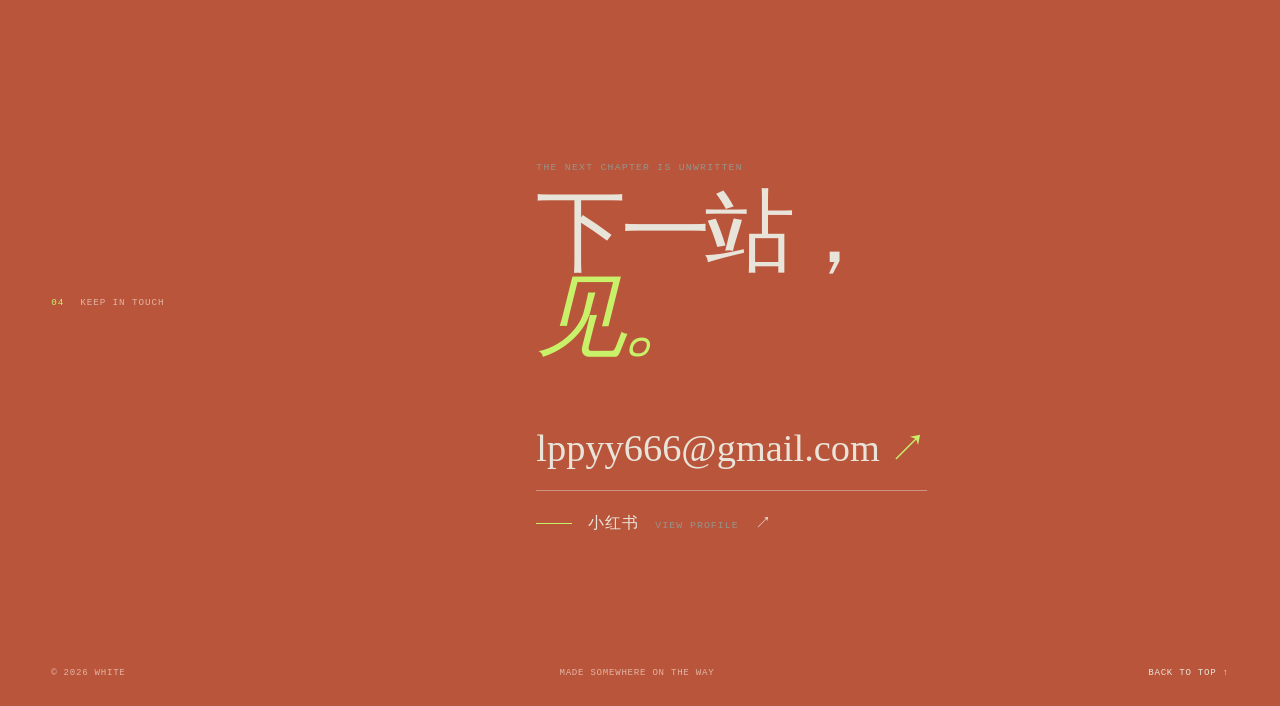
==== commit d2ecb24d: "fix: refresh photography mosaic from updated samples" ====
--- a/index.html
+++ b/index.html
@@ -39,17 +39,16 @@
       <section id="work" class="work section-grid section-pad">
         <div class="section-label"><span>01</span><span>through my lens</span></div>
         <div class="work-heading reveal"><p class="eyebrow">photographs by white</p><h2>镜头里的，<br /><em>另一个世界。</em></h2><p class="body-copy">从自然光里的片刻，到舞台布景构成的异世界。<br />我用画面保存那些语言还没来得及说出的东西。</p></div>
-        <div class="photo-mosaic reveal" role="img" aria-label="white 的十张摄影作品组成的四列三行横向拼图">
+        <div class="photo-mosaic reveal" role="img" aria-label="white 的九张摄影作品组成的四列三行横向拼图">
+          <figure class="mosaic-cell mosaic-wide"><img src="assets/photography/crimson-stage.jpg" alt="红色造型与粉色舞台的人物摄影" loading="lazy" /></figure>
           <figure class="mosaic-cell"><img src="assets/photography/daylight-profile.jpg" alt="花朵旁的自然光侧脸人像" loading="lazy" /></figure>
+          <figure class="mosaic-cell"><img src="assets/photography/purple-reach.jpg" alt="紫色舞台中人物伸手的摄影作品" loading="lazy" /></figure>
+          <figure class="mosaic-cell mosaic-wide"><img src="assets/photography/blue-room.jpg" alt="蓝白布景中的幻想人物摄影" loading="lazy" /></figure>
+          <figure class="mosaic-cell"><img src="assets/photography/red-seated.jpg" alt="红色造型人物坐在粉色舞台中" loading="lazy" /></figure>
           <figure class="mosaic-cell"><img src="assets/photography/ivory-close.jpg" alt="白色幻想造型人物的近景摄影" loading="lazy" /></figure>
-          <figure class="mosaic-cell"><img src="assets/photography/purple-reach.jpg" alt="紫色舞台中人物伸手的摄影作品" loading="lazy" /></figure>
-          <figure class="mosaic-cell"><img src="assets/photography/red-seated.jpg" alt="红色造型人物坐在粉色舞台中" loading="lazy" /></figure>
-          <figure class="mosaic-cell mosaic-wide"><img src="assets/photography/crimson-stage.jpg" alt="红色造型与粉色舞台的人物摄影" loading="lazy" /></figure>
-          <figure class="mosaic-cell"><img src="assets/photography/blue-room.jpg" alt="蓝白布景中的幻想人物摄影" loading="lazy" /></figure>
-          <figure class="mosaic-cell"><img src="assets/photography/daylight-leaves.jpg" alt="绿叶间的自然光人像" loading="lazy" /></figure>
           <figure class="mosaic-cell mosaic-wide"><img src="assets/photography/nocturne-purple.jpg" alt="紫色舞台光线中的人物摄影" loading="lazy" /></figure>
+          <figure class="mosaic-cell"><img src="assets/photography/white-room.jpg" alt="白色布景中的幻想人物摄影" loading="lazy" /></figure>
           <figure class="mosaic-cell"><img src="assets/photography/qipao.jpg" alt="红白旗袍造型人物摄影" loading="lazy" /></figure>
-          <figure class="mosaic-cell"><img src="assets/photography/white-room.jpg" alt="白色布景中的幻想人物摄影" loading="lazy" /></figure>
           <span class="mosaic-mark mosaic-mark-a">FRAME / 03 × 04</span><span class="mosaic-mark mosaic-mark-b">PHOTOGRAPHS BY WHITE</span>
         </div>
         <p class="work-footnote">A small selection from an expanding visual archive.</p>
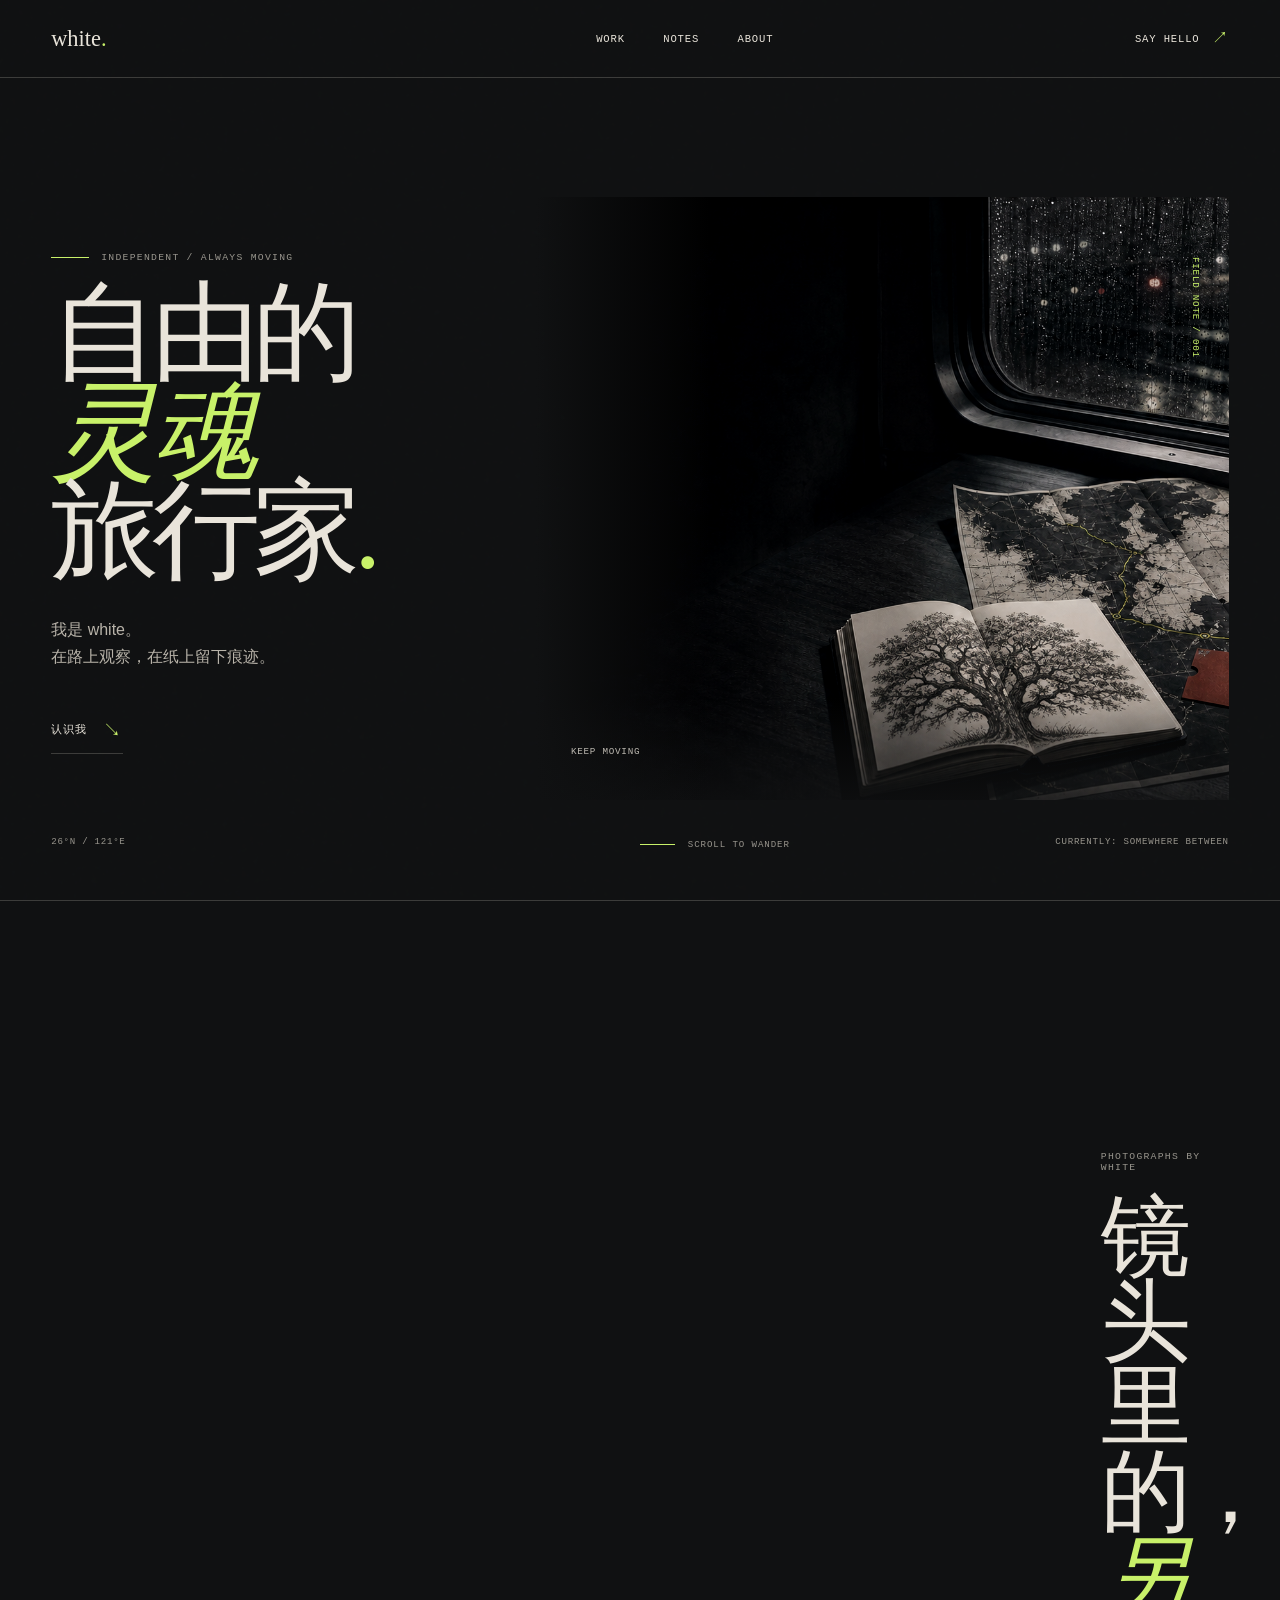
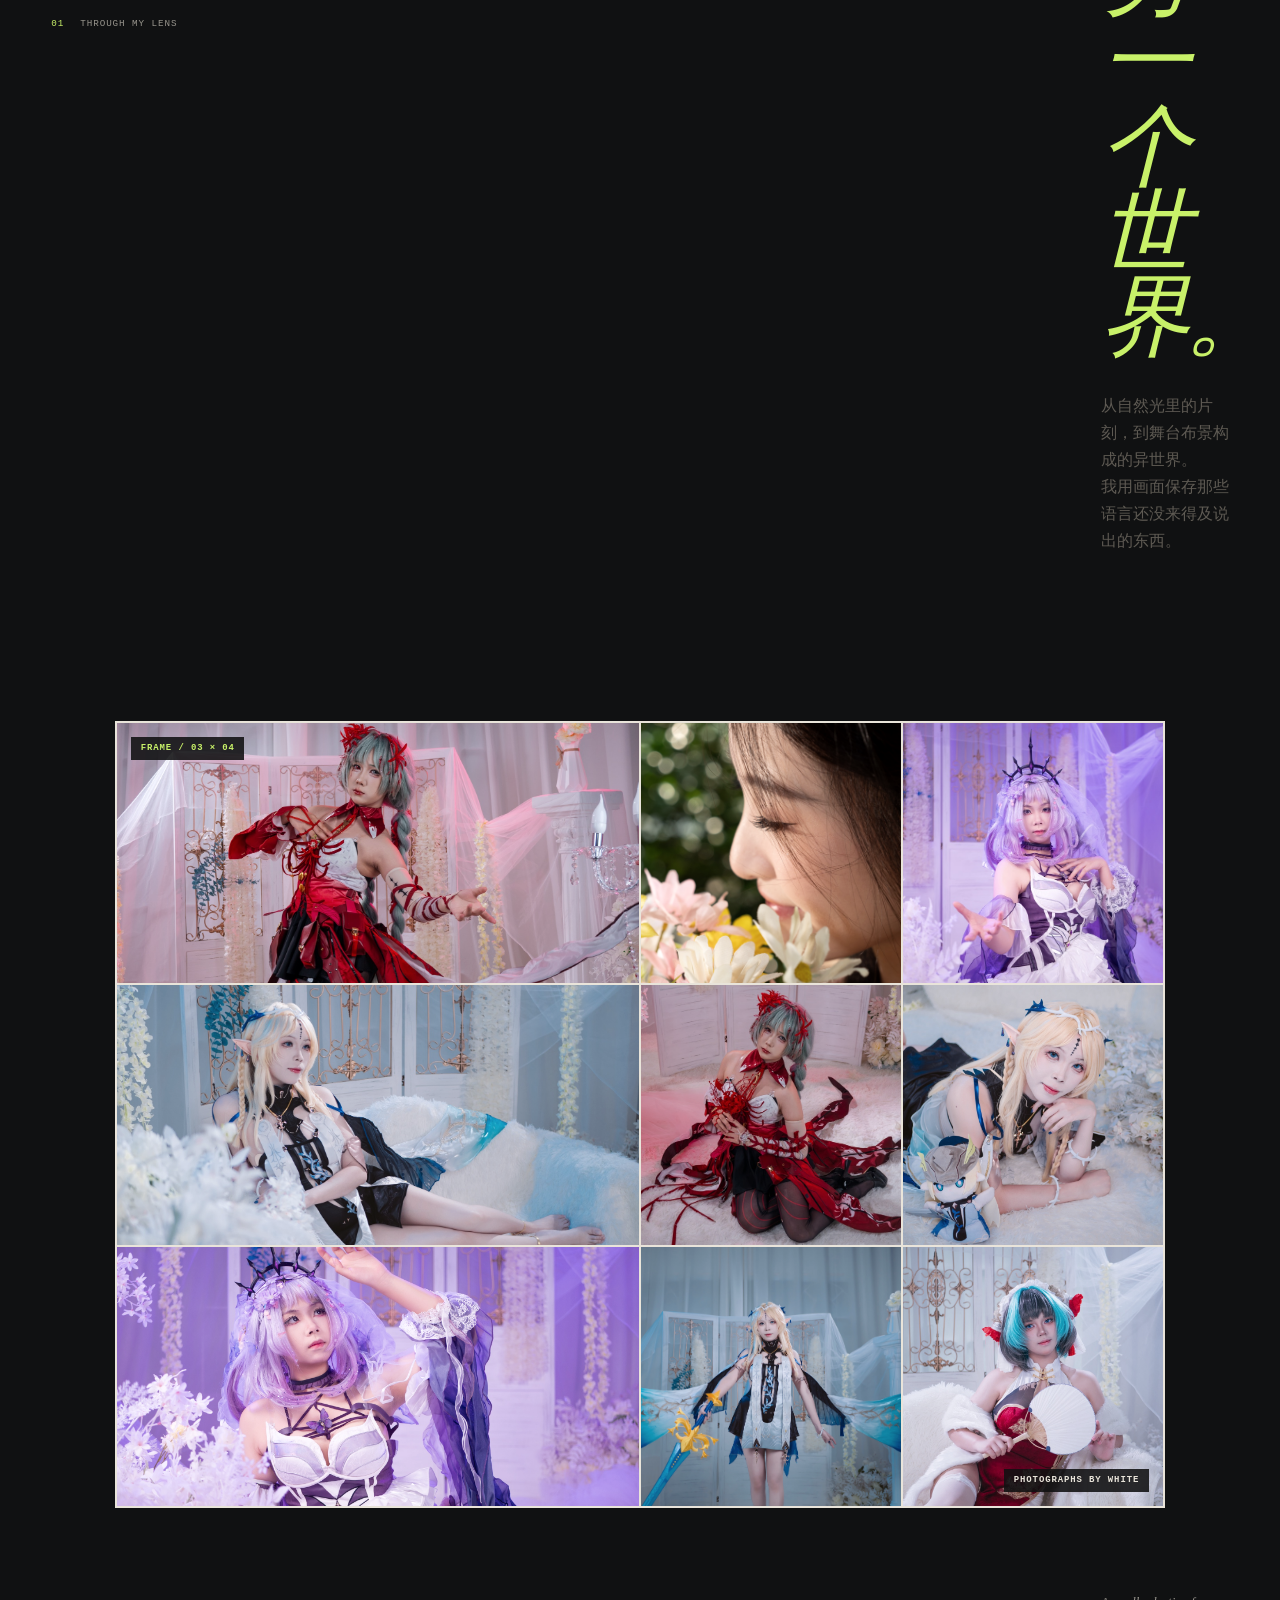
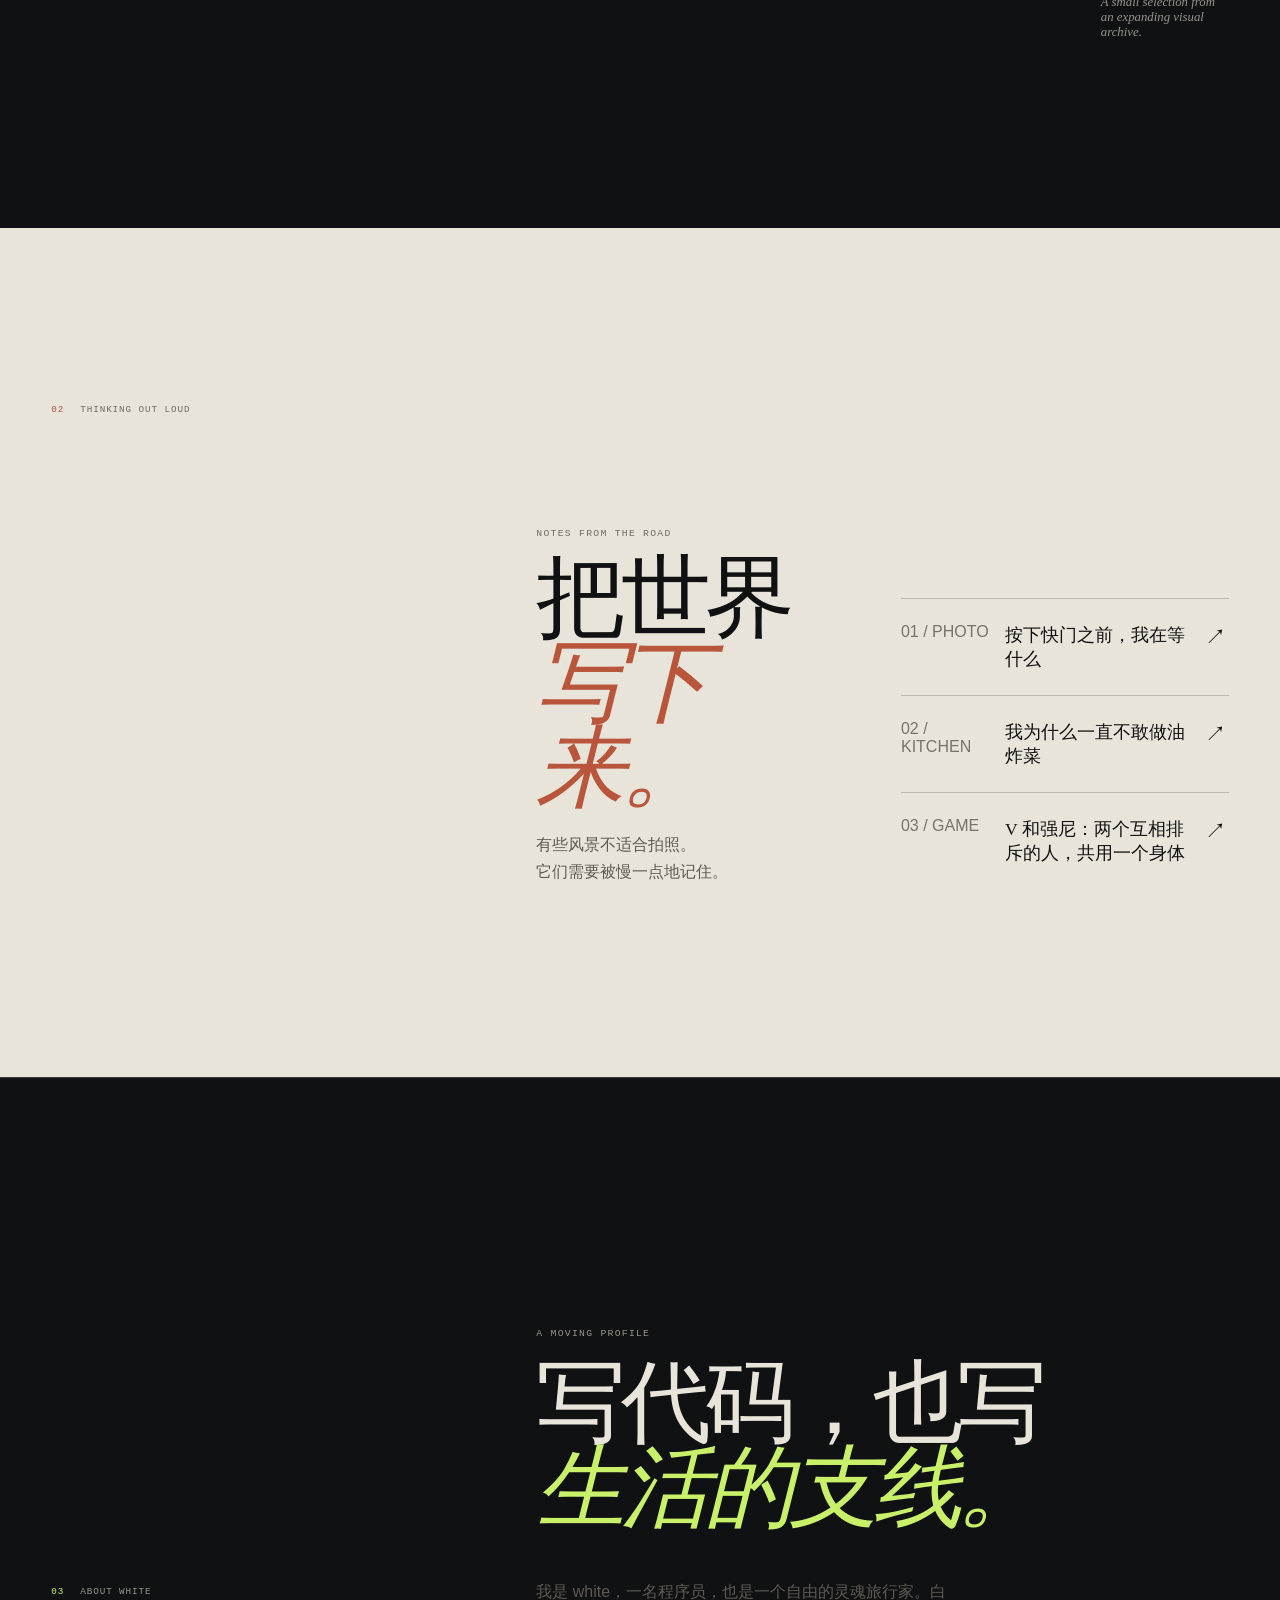
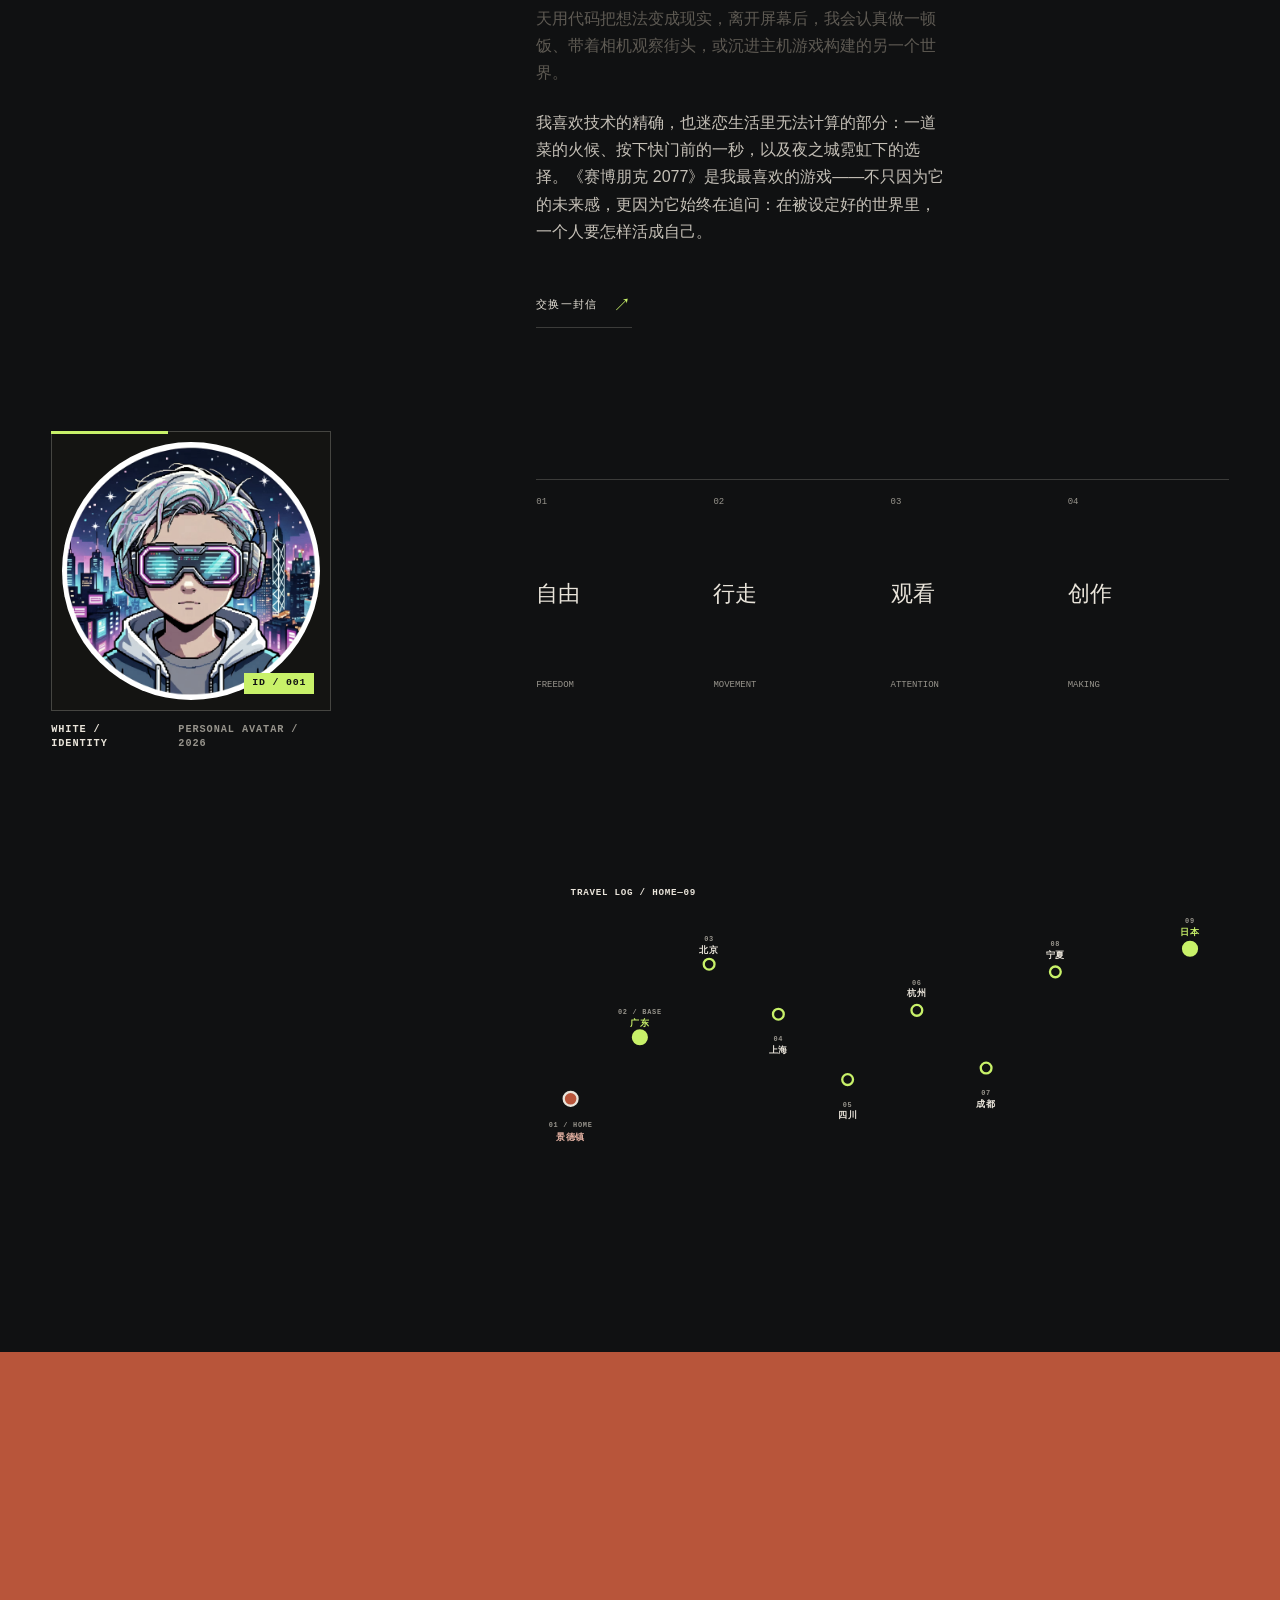
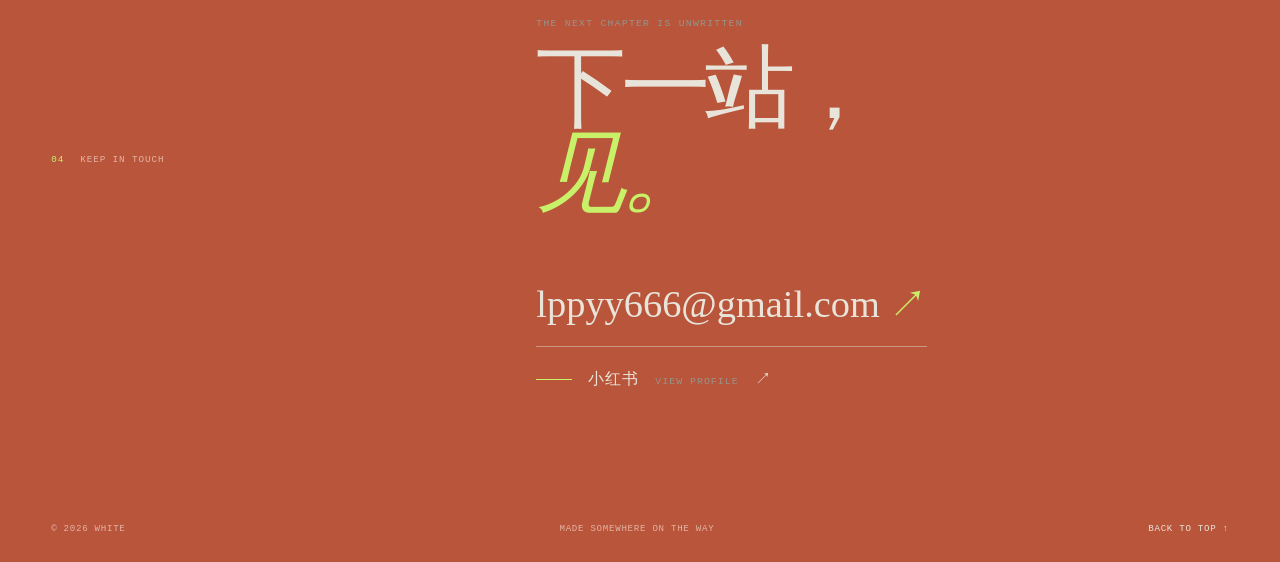
==== commit 9acc778c: "feat: turn about graphic into travel route" ====
--- a/index.html
+++ b/index.html
@@ -71,7 +71,20 @@
         <div class="about-copy reveal"><p class="eyebrow">a moving profile</p><h2>写代码，也写<br /><em>生活的支线。</em></h2><p class="body-copy">我是 white，一名程序员，也是一个自由的灵魂旅行家。白天用代码把想法变成现实，离开屏幕后，我会认真做一顿饭、带着相机观察街头，或沉进主机游戏构建的另一个世界。</p><p class="body-copy about-detail">我喜欢技术的精确，也迷恋生活里无法计算的部分：一道菜的火候、按下快门前的一秒，以及夜之城霓虹下的选择。《赛博朋克 2077》是我最喜欢的游戏——不只因为它的未来感，更因为它始终在追问：在被设定好的世界里，一个人要怎样活成自己。</p><a class="text-link" href="#contact">交换一封信 <span>↗</span></a></div>
         <figure class="about-portrait reveal"><div class="portrait-frame"><img src="assets/avatar-white.jpg" alt="white 的赛博风格插画头像" /><span class="portrait-index">ID / 001</span></div><figcaption><span>WHITE / IDENTITY</span><small>personal avatar / 2026</small></figcaption></figure>
         <div class="coordinates reveal"><div class="coord-row"><span>01</span><strong>自由</strong><small>freedom</small></div><div class="coord-row"><span>02</span><strong>行走</strong><small>movement</small></div><div class="coord-row"><span>03</span><strong>观看</strong><small>attention</small></div><div class="coord-row"><span>04</span><strong>创作</strong><small>making</small></div></div>
-        <svg class="route-map" viewBox="0 0 460 300" fill="none" aria-label="探索、记录、分享的路线图"><path d="M22 232C86 86 151 271 230 128S349 62 438 93" /><circle cx="22" cy="232" r="5" /><circle cx="230" cy="128" r="5" /><circle cx="438" cy="93" r="5" /></svg>
+        <svg class="route-map" viewBox="0 0 900 400" fill="none" role="img" aria-labelledby="route-title route-desc">
+          <title id="route-title">white 的旅行路线</title><desc id="route-desc">从老家江西景德镇到大本营广东，再经过北京、上海、四川、杭州、成都、宁夏和日本</desc>
+          <text class="route-kicker" x="45" y="35">TRAVEL LOG / HOME—09</text>
+          <path class="route-line" d="M45 300C75 255 100 220 135 220C170 220 175 125 225 125C270 125 275 190 315 190C355 190 365 275 405 275C445 275 450 185 495 185C535 185 540 260 585 260C625 260 625 135 675 135C740 135 780 80 850 105" />
+          <g class="route-stop route-stop-home"><circle cx="45" cy="300" r="9" /><text x="45" y="337" text-anchor="middle"><tspan>01 / HOME</tspan><tspan x="45" dy="16">景德镇</tspan></text></g>
+          <g class="route-stop route-stop-base"><circle cx="135" cy="220" r="9" /><text x="135" y="190" text-anchor="middle"><tspan>02 / BASE</tspan><tspan x="135" dy="16">广东</tspan></text></g>
+          <g class="route-stop"><circle cx="225" cy="125" r="7" /><text x="225" y="95" text-anchor="middle"><tspan>03</tspan><tspan x="225" dy="15">北京</tspan></text></g>
+          <g class="route-stop"><circle cx="315" cy="190" r="7" /><text x="315" y="225" text-anchor="middle"><tspan>04</tspan><tspan x="315" dy="15">上海</tspan></text></g>
+          <g class="route-stop"><circle cx="405" cy="275" r="7" /><text x="405" y="310" text-anchor="middle"><tspan>05</tspan><tspan x="405" dy="15">四川</tspan></text></g>
+          <g class="route-stop"><circle cx="495" cy="185" r="7" /><text x="495" y="152" text-anchor="middle"><tspan>06</tspan><tspan x="495" dy="15">杭州</tspan></text></g>
+          <g class="route-stop"><circle cx="585" cy="260" r="7" /><text x="585" y="295" text-anchor="middle"><tspan>07</tspan><tspan x="585" dy="15">成都</tspan></text></g>
+          <g class="route-stop"><circle cx="675" cy="135" r="7" /><text x="675" y="102" text-anchor="middle"><tspan>08</tspan><tspan x="675" dy="15">宁夏</tspan></text></g>
+          <g class="route-stop route-stop-final"><circle cx="850" cy="105" r="9" /><text x="850" y="72" text-anchor="middle"><tspan>09</tspan><tspan x="850" dy="15">日本</tspan></text></g>
+        </svg>
       </section>
 
       <section id="contact" class="contact section-pad">
--- a/styles.css
+++ b/styles.css
@@ -71,8 +71,16 @@
 .coord-row span,.coord-row small{font:500 .56rem var(--mono);color:var(--muted);text-transform:uppercase}
 .coord-row strong{font:400 1.35rem var(--serif)}
 .route-map{grid-column:2;width:100%;height:auto;margin-top:5rem;overflow:visible}
-.route-map path{stroke:var(--acid);stroke-width:1.3;stroke-dasharray:4 6}
-.route-map circle{fill:var(--ink);stroke:var(--acid);stroke-width:2}
+.route-map .route-line{stroke:var(--acid);stroke-width:2;stroke-linecap:round}
+.route-map circle{fill:var(--ink);stroke:var(--acid);stroke-width:3}
+.route-map text{fill:var(--paper);font:600 12px var(--mono);letter-spacing:.08em}
+.route-map text tspan:first-child,.route-kicker{fill:var(--muted);font-size:9px}
+.route-map .route-stop-final circle{fill:var(--acid)}
+.route-map .route-stop-final text tspan:last-child{fill:var(--acid)}
+.route-map .route-stop-home circle{fill:var(--brick);stroke:var(--paper)}
+.route-map .route-stop-base circle{fill:var(--acid)}
+.route-map .route-stop-home text tspan:last-child{fill:#e6b3a4}
+.route-map .route-stop-base text tspan:last-child{fill:var(--acid)}
 .contact{background:var(--brick);min-height:90vh;display:grid;grid-template-columns:1fr minmax(0,1.55fr);gap:3vw;position:relative}
 .contact .section-label{color:#e6b3a4}
 .contact .section-label span:first-child{color:var(--acid)}
@@ -150,6 +158,7 @@
 }
 @media(prefers-reduced-motion:reduce){.mosaic-cell img{transition:none}
 }
+@media(max-width:800px){.route-map{width:140%;max-width:none;margin-left:-20%}.route-map text{font-size:15px}.route-map text tspan:first-child,.route-kicker{font-size:11px}.route-map .route-line{stroke-width:3}.route-map circle{stroke-width:4}}
 .notes-page{background:#121313}
 .notes-nav{position:absolute}
 .notes-shell{padding:0 4vw}
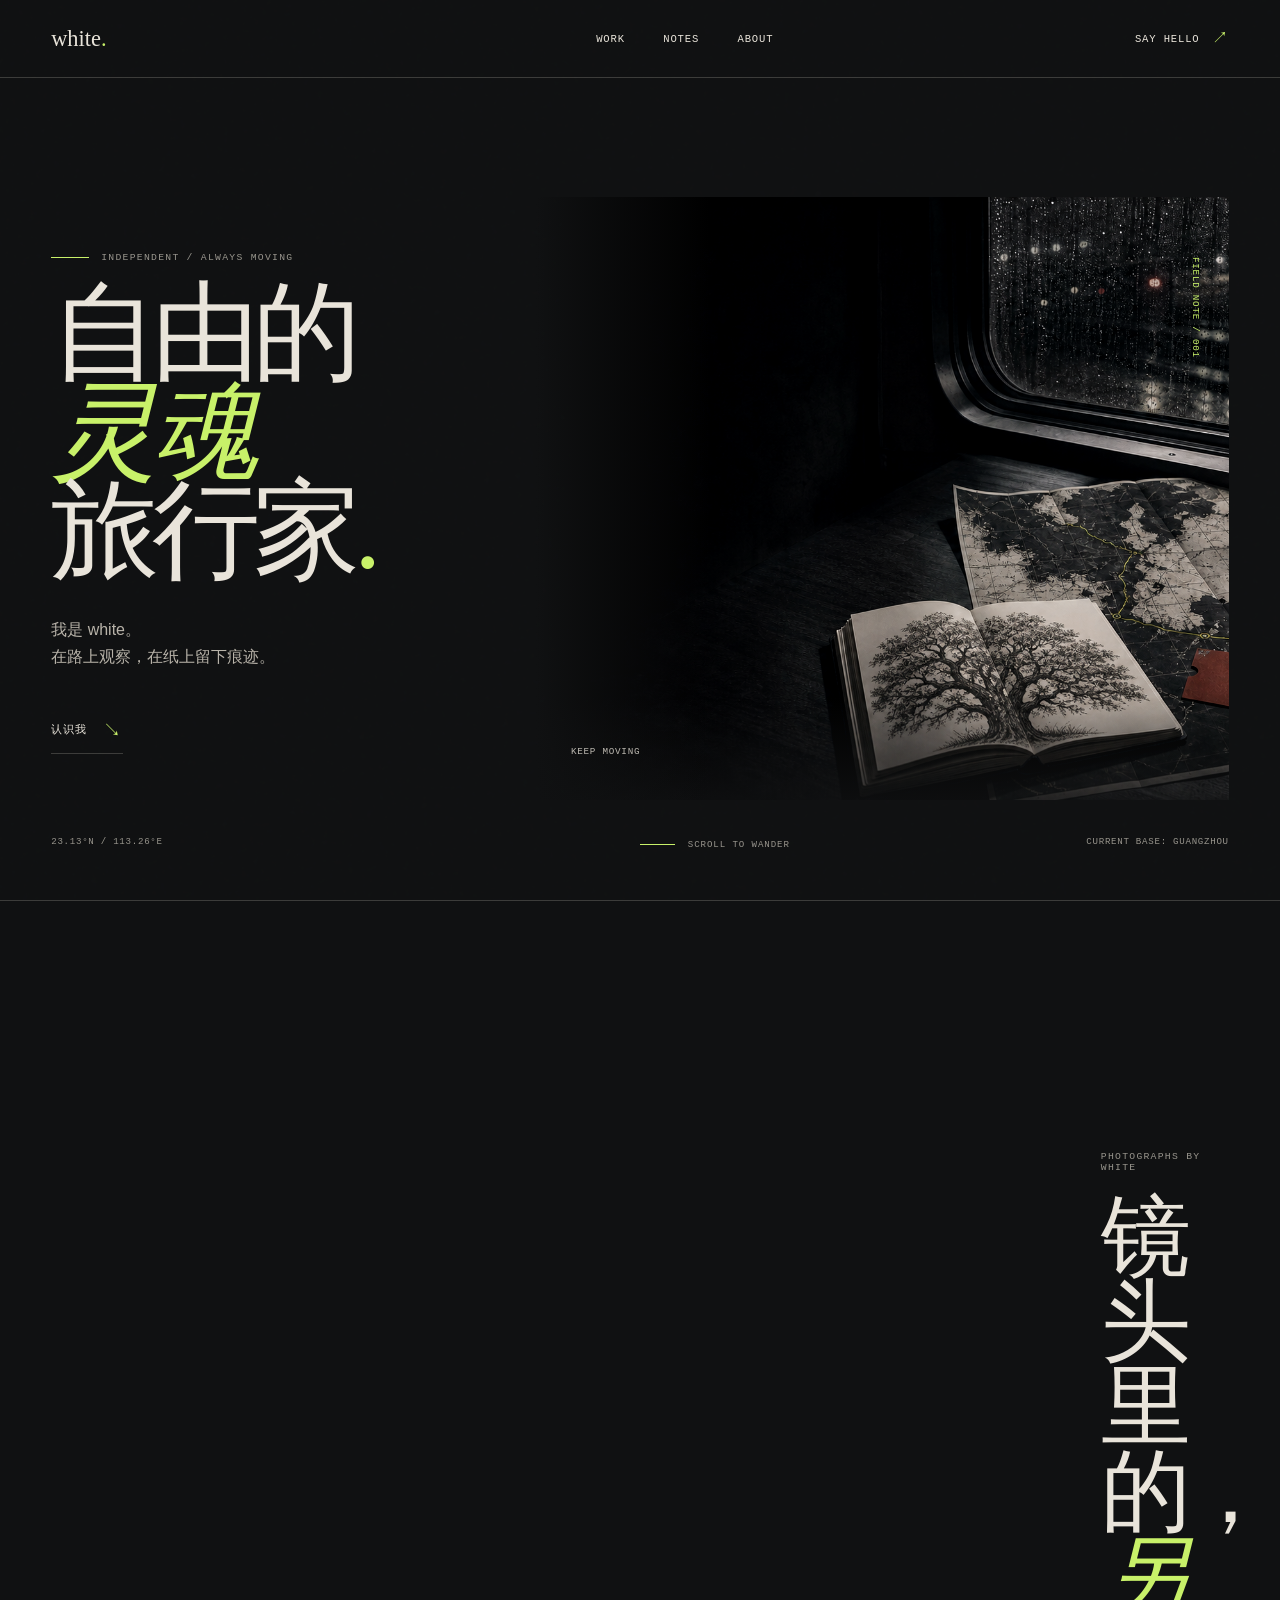
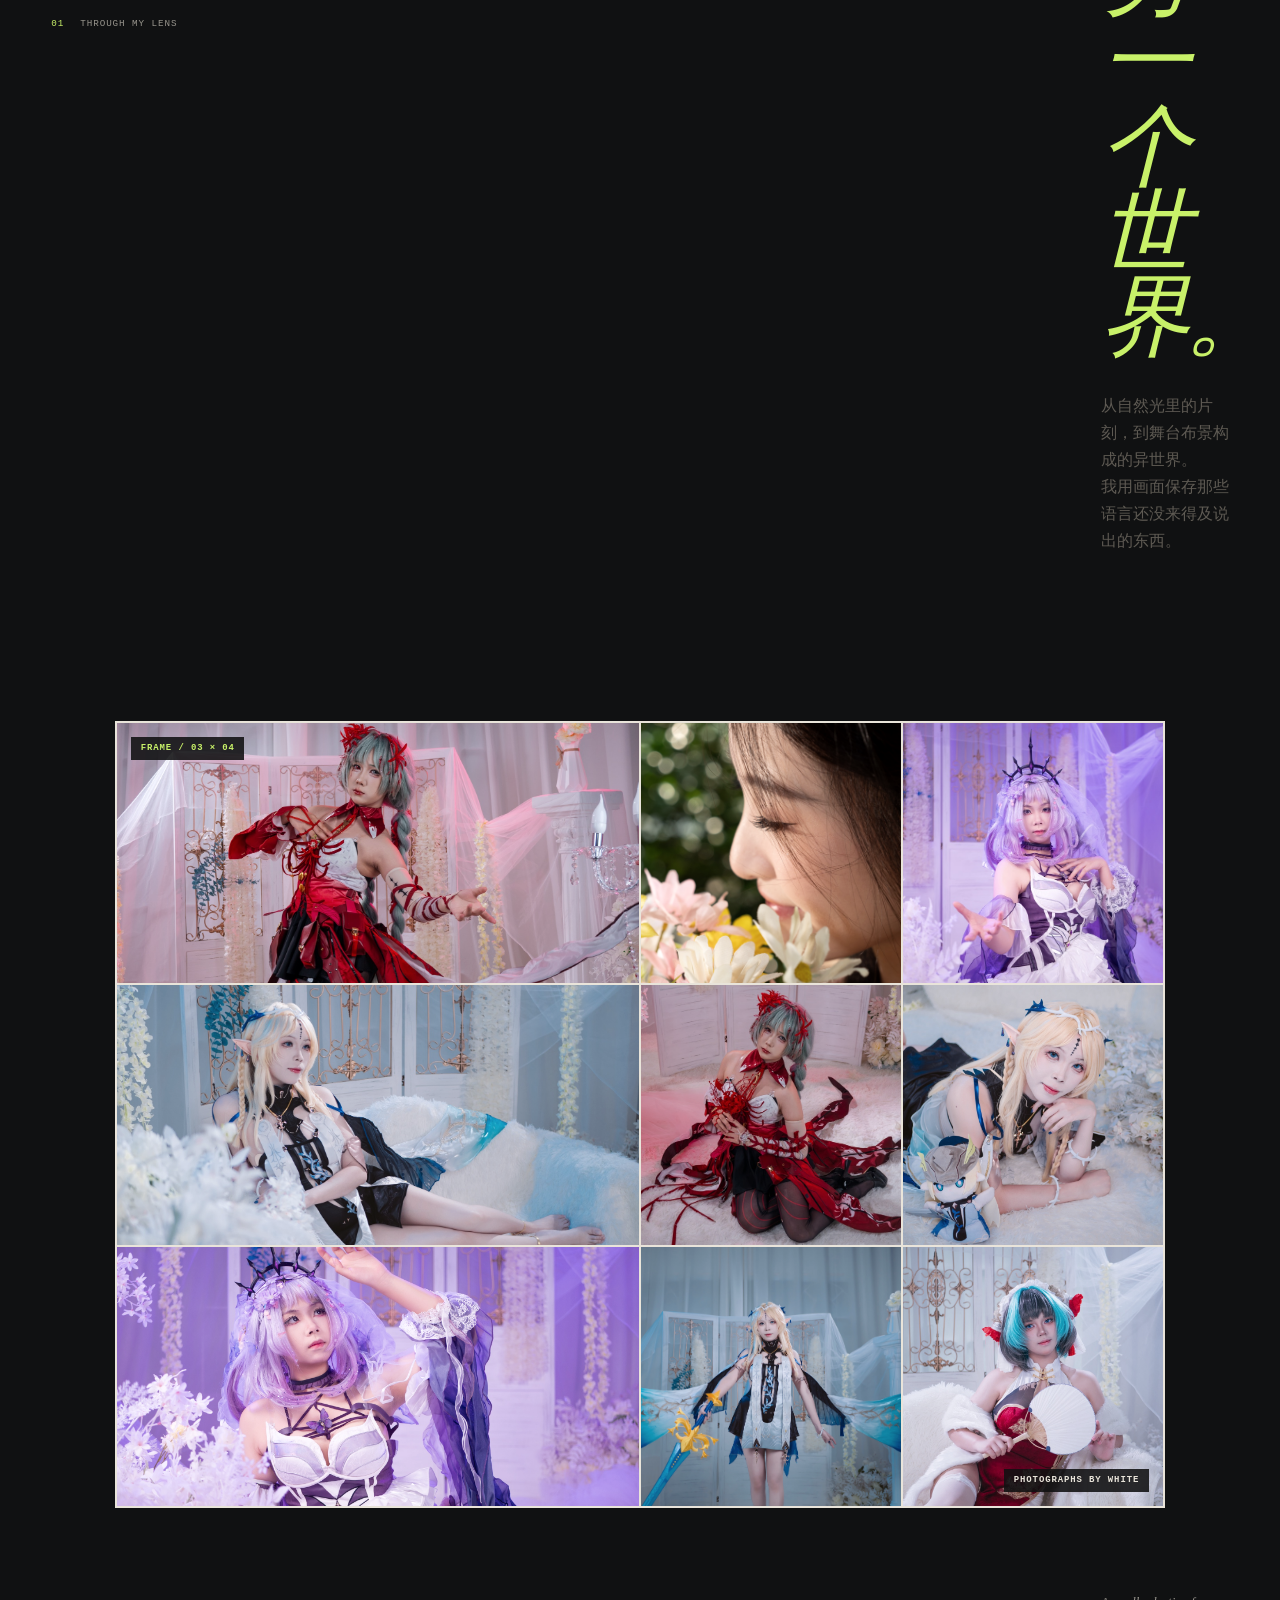
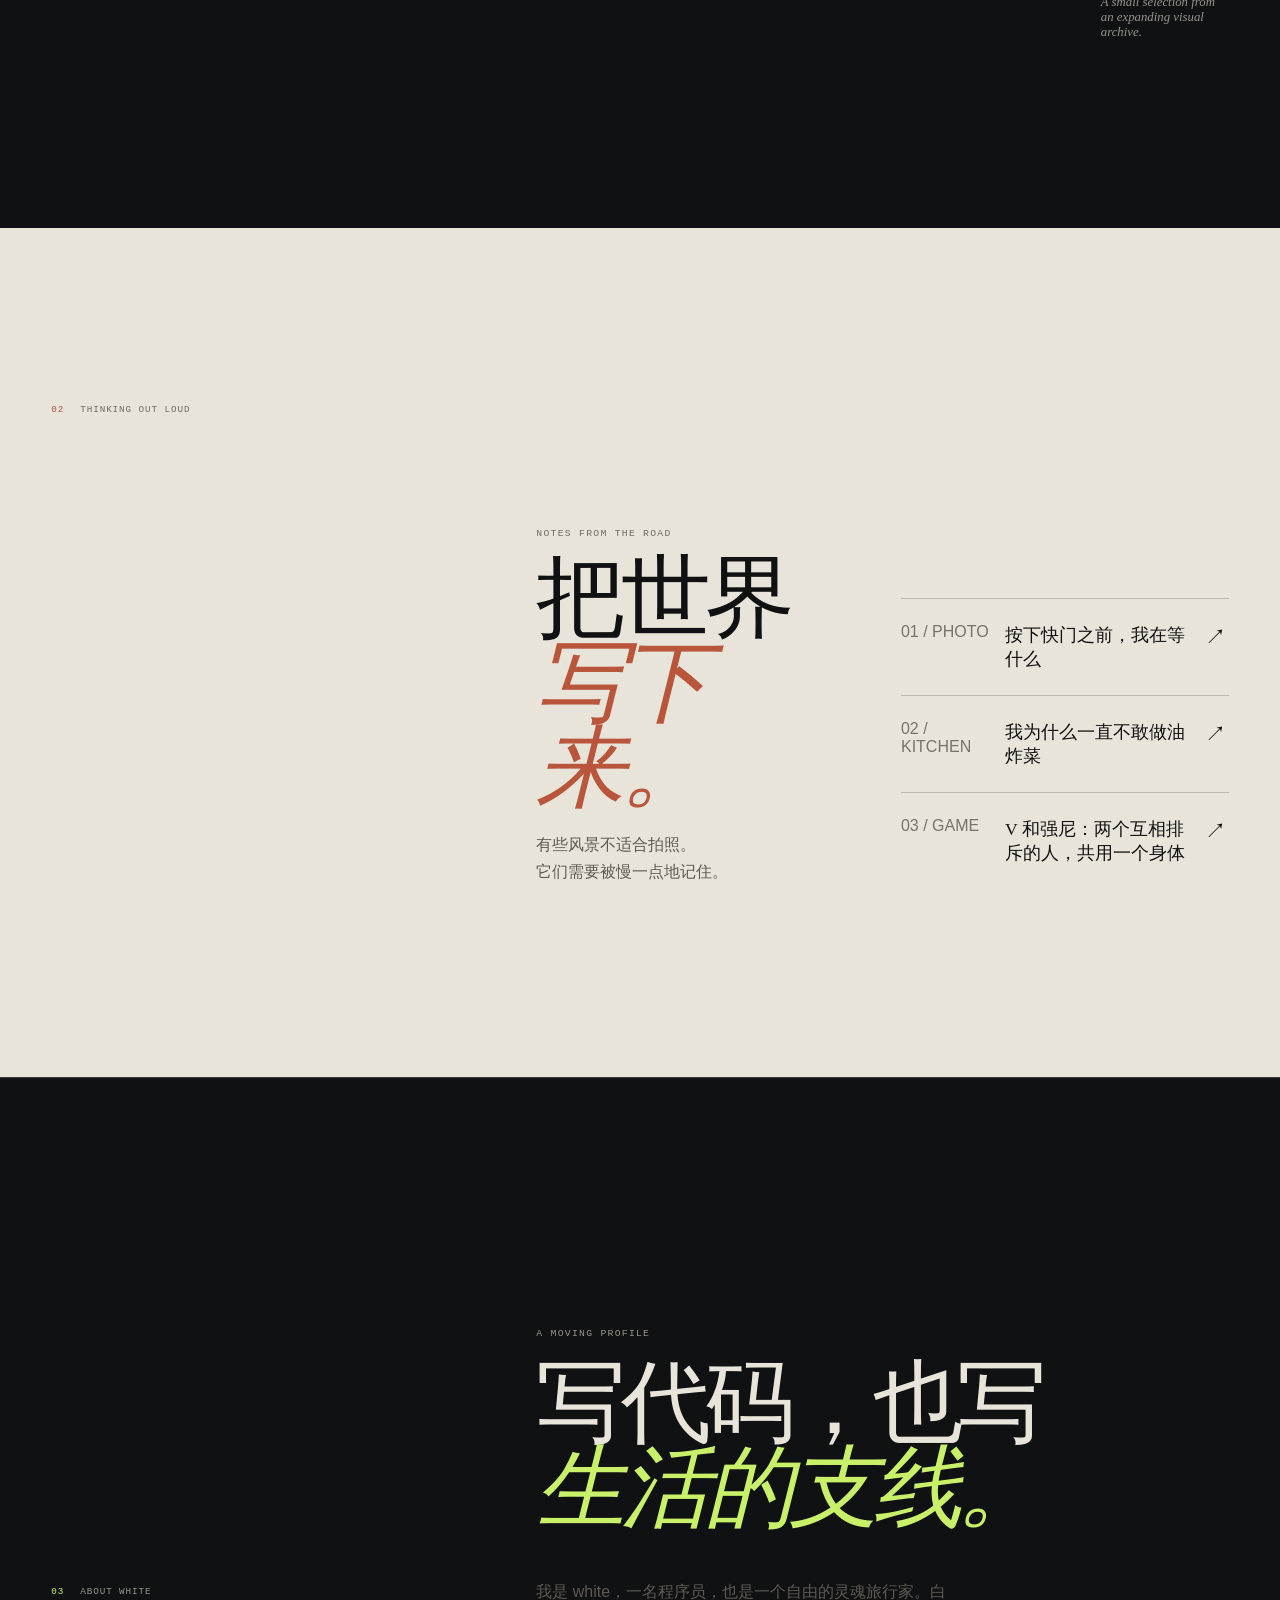
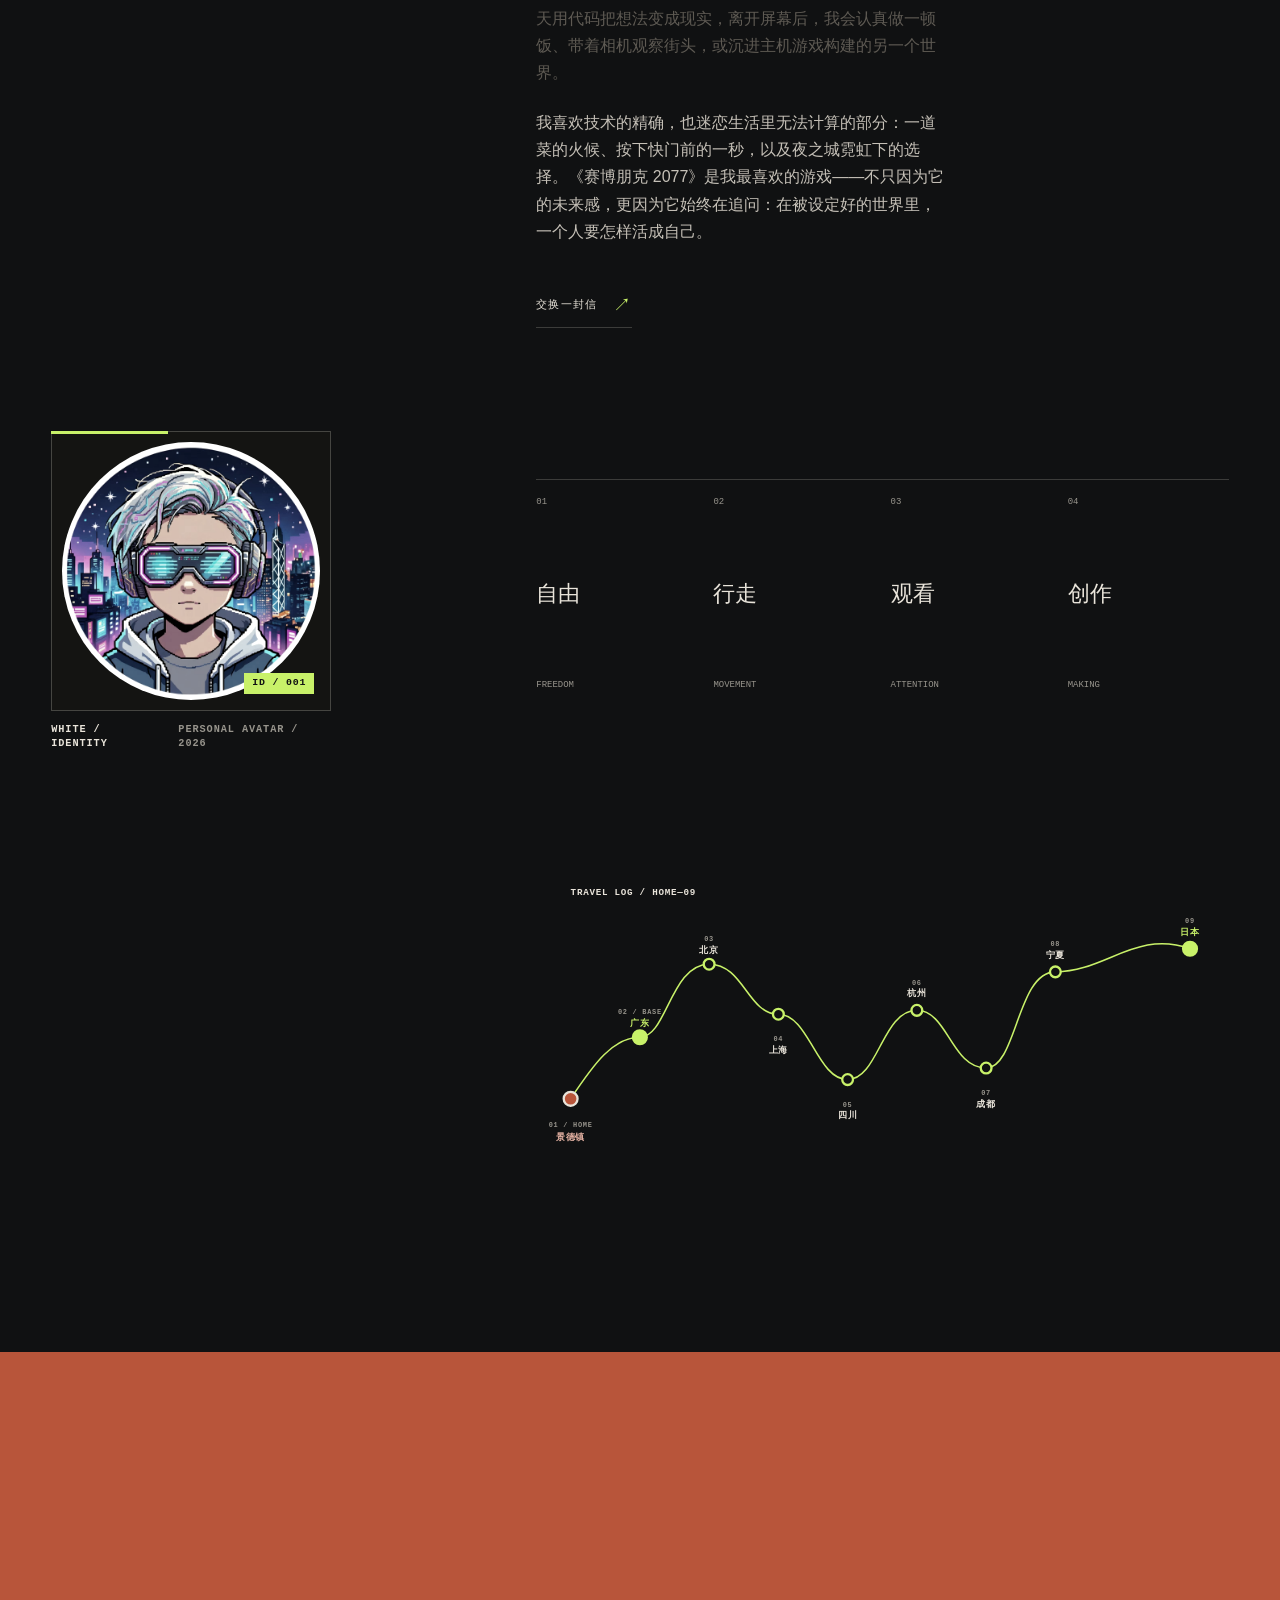
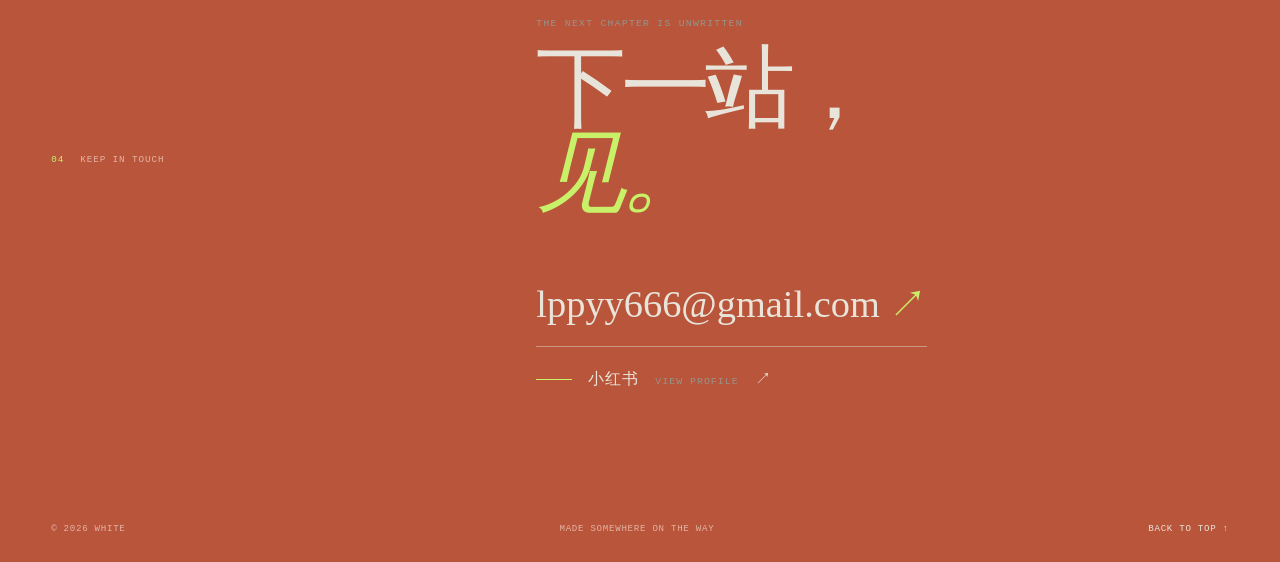
==== commit afe98daa: "fix: update hero location to guangzhou" ====
--- a/index.html
+++ b/index.html
@@ -32,7 +32,7 @@
           <span class="scene-note scene-note-a">FIELD NOTE / 001</span>
           <span class="scene-note scene-note-b">keep moving</span>
         </div>
-        <div class="hero-meta"><span>26°N / 121°E</span><span>currently: somewhere between</span></div>
+        <div class="hero-meta"><span>23.13°N / 113.26°E</span><span>current base: guangzhou</span></div>
         <div class="scroll-cue"><span class="scroll-line"></span> scroll to wander</div>
       </section>
 
